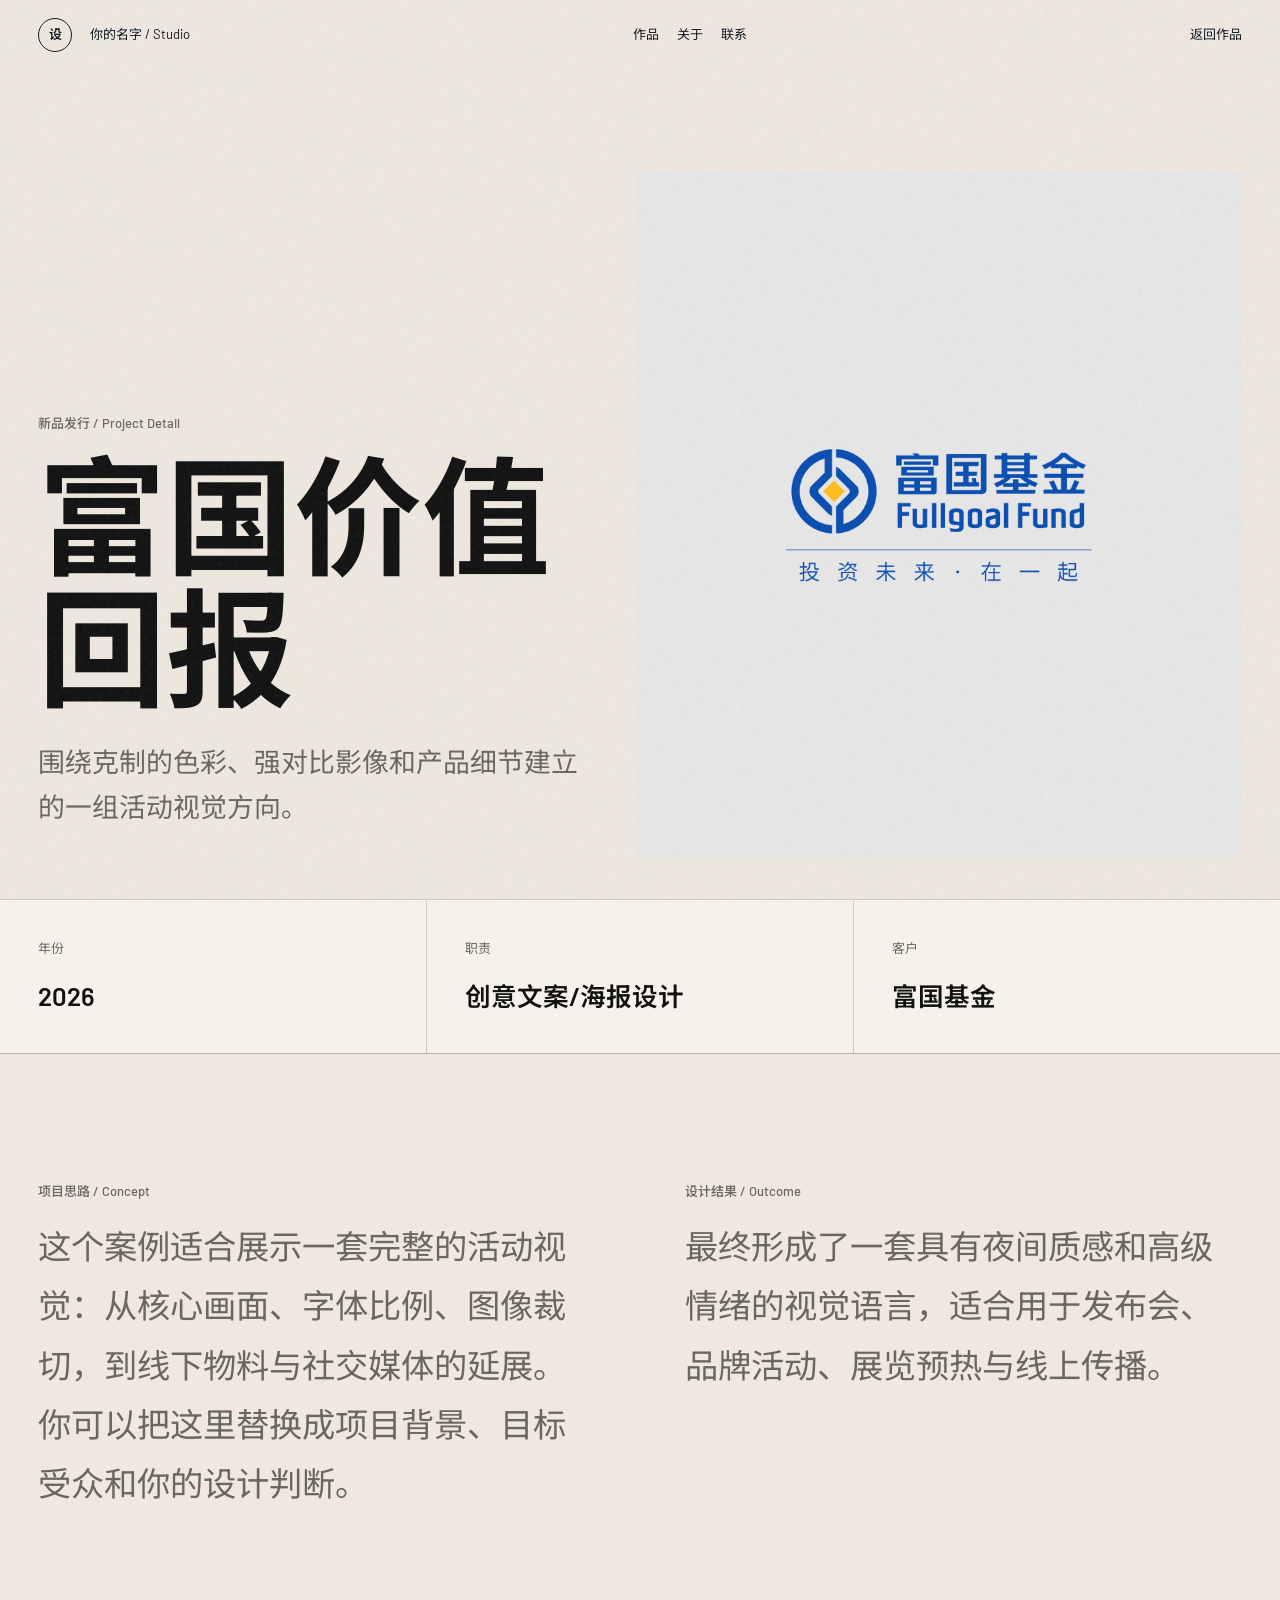
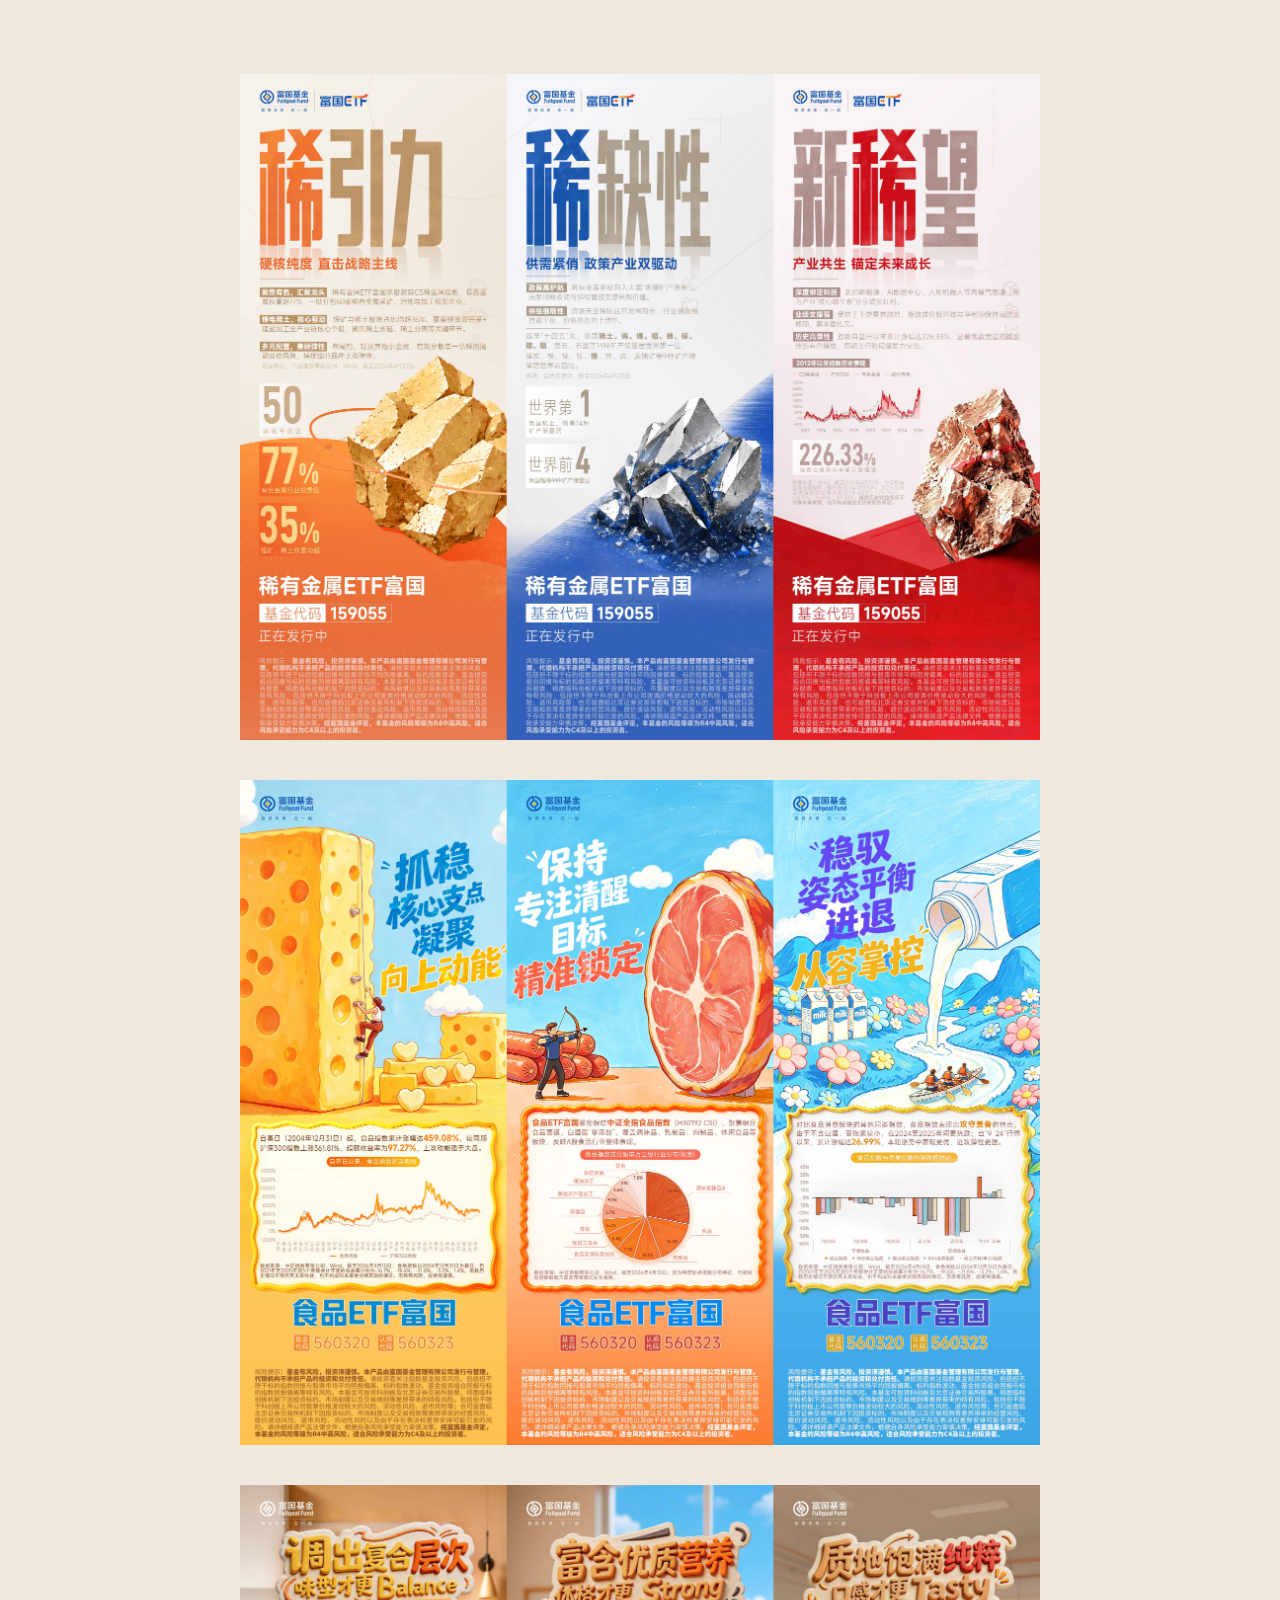
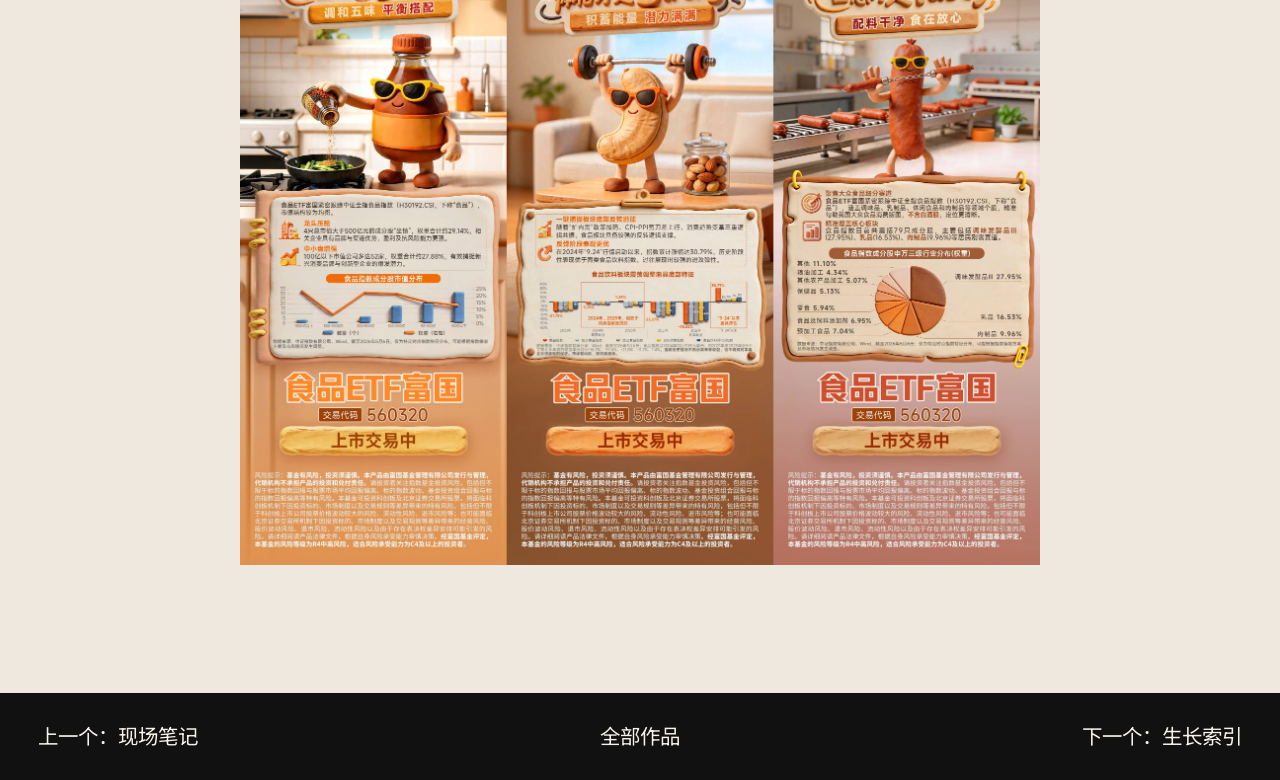
==== project.html @ a5147162 "Initial commit" ====
<!doctype html>
<html lang="zh-CN">
  <head>
    <meta charset="UTF-8" />
    <meta name="viewport" content="width=device-width, initial-scale=1.0" />
    <title>案例详情 | 个人作品集</title>
    <meta name="description" content="作品集案例详情页，展示项目背景、设计职责、视觉过程与成果图片。" />
    <link rel="preconnect" href="https://fonts.googleapis.com" />
    <link rel="preconnect" href="https://fonts.gstatic.com" crossorigin />
    <link
      href="https://fonts.googleapis.com/css2?family=Barlow:wght@300;400;500;600;700&family=Noto+Sans+SC:wght@300;400;500;600;700;800&display=swap"
      rel="stylesheet"
    />
    <link rel="stylesheet" href="styles.css" />
  </head>
  <body class="project-page">
    <div class="grain" aria-hidden="true"></div>

    <header class="site-header">
      <a class="brand" href="index.html#home" aria-label="回到首页">
        <span class="brand-mark">设</span>
        <span>你的名字 / Studio</span>
      </a>
      <nav class="desktop-nav" aria-label="主导航">
        <a href="index.html#work">作品</a>
        <a href="index.html#about">关于</a>
        <a href="index.html#contact">联系</a>
      </nav>
      <a class="back-link" href="index.html#work">返回作品</a>
    </header>

    <main data-project-detail>
      <section class="project-hero">
        <div class="project-hero-copy">
          <p class="eyebrow" data-project-category></p>
          <h1 data-project-title></h1>
          <p class="project-lead" data-project-description></p>
        </div>
        <figure class="project-cover">
          <img data-project-cover alt="" />
        </figure>
      </section>

      <section class="project-meta" aria-label="项目信息">
        <div>
          <span>年份</span>
          <strong data-project-year></strong>
        </div>
        <div>
          <span>职责</span>
          <strong data-project-role></strong>
        </div>
        <div>
          <span>客户</span>
          <strong data-project-client></strong>
        </div>
      </section>

      <section class="project-story">
        <div>
          <p class="eyebrow">项目思路 / Concept</p>
          <p data-project-concept></p>
        </div>
        <div>
          <p class="eyebrow">设计结果 / Outcome</p>
          <p data-project-outcome></p>
        </div>
      </section>

      <section class="project-video" aria-label="案例视频" data-project-video-section hidden>
        <div class="section-heading video-heading">
          <p class="eyebrow">视频展示 / Video</p>
          <h2 data-project-video-title>项目视频</h2>
        </div>
        <video data-project-video controls playsinline preload="metadata"></video>
      </section>

      <section class="project-gallery" aria-label="案例图片" data-project-gallery></section>

      <nav class="project-nav" aria-label="案例切换">
        <a data-prev-project href="#">上一个案例</a>
        <a href="index.html#work">全部作品</a>
        <a data-next-project href="#">下一个案例</a>
      </nav>
    </main>

    <script src="projects-data.js"></script>
    <script src="project.js"></script>
  </body>
</html>
---- styles.css ----
:root {
  --ink: #111111;
  --paper: #f6f2eb;
  --muted: #6b665f;
  --line: rgba(17, 17, 17, 0.14);
  --accent: #d7462f;
  --green: #1e5b4f;
  --blue: #405c83;
  --ease: cubic-bezier(0.33, 1, 0.68, 1);
}

* {
  box-sizing: border-box;
}

html {
  scroll-behavior: smooth;
}

body {
  margin: 0;
  background: var(--paper);
  color: var(--ink);
  font-family: "Barlow", "Noto Sans SC", "PingFang SC", "Microsoft YaHei", Arial, sans-serif;
  font-size: 16px;
  line-height: 1.65;
  overflow-x: hidden;
}

img {
  display: block;
  max-width: 100%;
}

a {
  color: inherit;
  text-decoration: none;
}

button {
  color: inherit;
  font: inherit;
}

.grain {
  position: fixed;
  inset: 0;
  z-index: 30;
  pointer-events: none;
  opacity: 0.14;
  background-image: url("data:image/svg+xml,%3Csvg viewBox='0 0 240 240' xmlns='http://www.w3.org/2000/svg'%3E%3Cfilter id='n'%3E%3CfeTurbulence type='fractalNoise' baseFrequency='.8' numOctaves='3' stitchTiles='stitch'/%3E%3C/filter%3E%3Crect width='240' height='240' filter='url(%23n)' opacity='.42'/%3E%3C/svg%3E");
}

.site-header {
  position: fixed;
  top: 0;
  left: 0;
  right: 0;
  z-index: 20;
  display: flex;
  align-items: center;
  justify-content: space-between;
  padding: 18px clamp(18px, 3vw, 42px);
  mix-blend-mode: difference;
  color: white;
  letter-spacing: 0;
  font-size: 13px;
}

.brand,
.desktop-nav {
  display: flex;
  align-items: center;
  gap: 18px;
}

.brand-mark {
  display: grid;
  width: 34px;
  height: 34px;
  place-items: center;
  border: 1px solid currentColor;
  border-radius: 50%;
  font-weight: 600;
}

.desktop-nav a,
.menu-button,
.menu-close,
.back-link {
  transition: opacity 0.25s ease;
}

.desktop-nav a:hover,
.menu-button:hover,
.menu-close:hover,
.back-link:hover {
  opacity: 0.58;
}

.menu-button,
.menu-close {
  border: 0;
  background: transparent;
  cursor: pointer;
}

.menu-panel {
  position: fixed;
  inset: 0;
  z-index: 25;
  display: none;
  background: rgba(246, 242, 235, 0.98);
  color: var(--ink);
}

.menu-panel.is-open {
  display: block;
}

.menu-panel-inner {
  display: grid;
  min-height: 100%;
  align-content: center;
  gap: 18px;
  padding: clamp(24px, 5vw, 80px);
}

.menu-panel a {
  font-size: clamp(42px, 10vw, 136px);
  font-weight: 600;
  line-height: 1.02;
}

.menu-close {
  position: absolute;
  top: 24px;
  right: 28px;
}

.hero {
  min-height: 100vh;
  display: grid;
  grid-template-columns: minmax(0, 1.08fr) minmax(320px, 0.92fr);
  gap: clamp(18px, 4vw, 72px);
  align-items: end;
  padding: 96px clamp(18px, 3vw, 42px) 34px;
  border-bottom: 1px solid var(--line);
}

.hero-copy {
  max-width: 980px;
}

.eyebrow {
  margin: 0 0 16px;
  color: var(--muted);
  font-size: 13px;
  font-weight: 500;
  line-height: 1.5;
}

h1,
h2,
h3,
p {
  margin-top: 0;
}

h1 {
  margin-bottom: 26px;
  max-width: 1080px;
  font-size: clamp(48px, 7.8vw, 128px);
  font-weight: 700;
  line-height: 1.03;
}

.hero-description {
  max-width: 600px;
  color: var(--muted);
  font-size: clamp(18px, 2vw, 26px);
  line-height: 1.72;
}

.hero-media {
  height: min(76vh, 780px);
  min-height: 420px;
  overflow: hidden;
  background: var(--green);
}

.hero-media img {
  width: 100%;
  height: 108%;
  object-fit: cover;
  filter: saturate(0.86) contrast(1.06);
  transform: translateY(var(--hero-shift, 0));
}

.ticker {
  overflow: hidden;
  border-bottom: 1px solid var(--line);
  background: var(--ink);
  color: var(--paper);
}

.ticker-track {
  display: flex;
  width: max-content;
  animation: ticker 28s linear infinite;
}

.ticker span {
  padding: 16px 28px;
  white-space: nowrap;
}

@keyframes ticker {
  from {
    transform: translateX(0);
  }
  to {
    transform: translateX(-50%);
  }
}

.work-section {
  min-height: 100vh;
  padding: 42px 0 38px;
  overflow: hidden;
}

.section-heading {
  display: flex;
  justify-content: space-between;
  gap: 24px;
  padding: 0 clamp(18px, 3vw, 42px) 24px;
}

.section-heading h2,
.about h2,
.contact h2 {
  max-width: 840px;
  font-size: clamp(32px, 4.4vw, 70px);
  font-weight: 700;
  line-height: 1.08;
}

.horizontal-stage {
  height: 72vh;
  min-height: 510px;
  cursor: grab;
  overflow: hidden;
}

.horizontal-stage.is-dragging {
  cursor: grabbing;
}

.work-track {
  position: relative;
  height: 100%;
  display: flex;
  align-items: end;
  gap: 14px;
  padding: 0 clamp(18px, 3vw, 42px);
  transform: translate3d(var(--track-x, 0), 0, 0);
  transition: transform 0.3s var(--ease);
  will-change: transform;
}

.work-card {
  position: relative;
  flex: 0 0 clamp(260px, 26vw, 430px);
  height: var(--card-height);
  overflow: hidden;
  border: 0;
  background: var(--blue);
  color: white;
  cursor: pointer;
  isolation: isolate;
  display: block;
}

.work-card:nth-child(3n + 1) {
  --card-height: 72%;
}

.work-card:nth-child(3n + 2) {
  --card-height: 72%;
}

.work-card:nth-child(3n + 3) {
  --card-height: 72%;
}

.work-card img {
  width: 112%;
  height: 100%;
  object-fit: cover;
  transform: translateX(var(--parallax, 0)) scale(1.01);
  transition: transform 0.65s var(--ease), filter 0.65s var(--ease);
  filter: saturate(0.92);
}

.work-card:hover img,
.work-card:focus-visible img {
  transform: translateX(var(--parallax, 0)) scale(1.06);
  filter: saturate(1.06) contrast(1.03);
}

.work-card-info {
  position: absolute;
  left: 14px;
  right: 14px;
  bottom: 14px;
  z-index: 1;
  display: flex;
  align-items: center;
  justify-content: space-between;
  gap: 10px;
  transform: translateY(120%);
  opacity: 0;
  transition: transform 0.38s var(--ease), opacity 0.38s var(--ease);
}

.work-card:hover .work-card-info,
.work-card:focus-visible .work-card-info {
  transform: translateY(0);
  opacity: 1;
}

.work-card::after {
  position: absolute;
  inset: auto 0 0;
  height: 45%;
  content: "";
  background: linear-gradient(to top, rgba(0, 0, 0, 0.56), transparent);
  opacity: 0;
  transition: opacity 0.38s ease;
}

.work-card:hover::after,
.work-card:focus-visible::after {
  opacity: 1;
}

.work-title {
  font-size: 18px;
  font-weight: 600;
  line-height: 1.2;
}

.work-category {
  font-size: 12px;
  white-space: nowrap;
  opacity: 0.86;
}

.about {
  display: grid;
  grid-template-columns: 1fr 0.86fr;
  gap: clamp(24px, 7vw, 120px);
  padding: clamp(70px, 11vw, 150px) clamp(18px, 3vw, 42px);
  border-top: 1px solid var(--line);
  border-bottom: 1px solid var(--line);
}

.about p:last-child {
  color: var(--muted);
  font-size: clamp(20px, 2.4vw, 34px);
  line-height: 1.7;
}

.contact {
  min-height: 72vh;
  display: grid;
  align-content: end;
  padding: clamp(70px, 11vw, 150px) clamp(18px, 3vw, 42px) 38px;
  background: var(--ink);
  color: var(--paper);
}

.contact .eyebrow {
  color: rgba(246, 242, 235, 0.62);
}

.contact a {
  width: fit-content;
  border-bottom: 1px solid currentColor;
  font-size: clamp(24px, 4vw, 58px);
}

.project-page {
  background: #eee8df;
}

.back-link {
  font-size: 13px;
}

.project-hero {
  min-height: 100vh;
  display: grid;
  grid-template-columns: minmax(0, 0.95fr) minmax(360px, 1.05fr);
  gap: clamp(22px, 4vw, 72px);
  align-items: end;
  padding: 106px clamp(18px, 3vw, 42px) 42px;
  border-bottom: 1px solid var(--line);
}

.project-hero-copy {
  max-width: 960px;
}

.project-hero h1 {
  font-size: clamp(64px, 10vw, 158px);
}

.project-lead {
  max-width: 680px;
  color: var(--muted);
  font-size: clamp(20px, 2.1vw, 30px);
  line-height: 1.7;
}

.project-cover {
  height: min(76vh, 820px);
  min-height: 460px;
  margin: 0;
  overflow: hidden;
  background: var(--green);
}

.project-cover img {
  width: 100%;
  height: 100%;
  object-fit: cover;
}

.project-meta {
  display: grid;
  grid-template-columns: repeat(3, 1fr);
  gap: 1px;
  border-bottom: 1px solid var(--line);
  background: var(--line);
}

.project-meta div {
  min-height: 150px;
  padding: clamp(22px, 3vw, 38px);
  background: var(--paper);
}

.project-meta span {
  display: block;
  margin-bottom: 18px;
  color: var(--muted);
  font-size: 13px;
}

.project-meta strong {
  display: block;
  max-width: 520px;
  font-size: clamp(19px, 2vw, 30px);
  font-weight: 600;
  line-height: 1.45;
}

.project-story {
  display: grid;
  grid-template-columns: repeat(2, minmax(0, 1fr));
  gap: clamp(26px, 7vw, 120px);
  padding: clamp(72px, 10vw, 150px) clamp(18px, 3vw, 42px);
}

.project-story p:last-child {
  color: var(--muted);
  font-size: clamp(22px, 2.6vw, 38px);
  line-height: 1.78;
}

.project-video {
  padding: 0 clamp(18px, 3vw, 42px) clamp(72px, 10vw, 140px);
}

.project-video[hidden] {
  display: none;
}

.video-heading {
  padding-right: 0;
  padding-left: 0;
}

.project-video video {
  display: block;
  width: 100%;
  max-height: 86vh;
  aspect-ratio: 16 / 9;
  background: var(--ink);
  object-fit: contain;
}

.project-gallery {
  display: grid;
  grid-template-columns: 1fr;
  justify-items: center;
  gap: 40px;
  padding: 0 clamp(18px, 3vw, 42px) clamp(72px, 10vw, 150px);
}

.gallery-item,
.gallery-item.is-portrait {
  width: min(100%, 800px);
  grid-column: auto;
  min-height: auto;
  margin: 0;
  overflow: hidden;
  background: transparent;
}

.gallery-item img {
  display: block;
  width: 100%;
  height: auto;
  margin: 0 auto;
  object-fit: contain;
}

.project-nav {
  display: grid;
  grid-template-columns: 1fr auto 1fr;
  gap: 18px;
  align-items: center;
  padding: 26px clamp(18px, 3vw, 42px);
  border-top: 1px solid var(--line);
  background: var(--ink);
  color: var(--paper);
}

.project-nav a {
  font-size: clamp(16px, 1.6vw, 24px);
}

.project-nav a:last-child {
  justify-self: end;
  text-align: right;
}

@media (max-width: 800px) {
  .desktop-nav {
    display: none;
  }

  .hero,
  .about,
  .project-hero,
  .project-story {
    grid-template-columns: 1fr;
  }

  .hero {
    min-height: auto;
    padding-top: 92px;
  }

  .hero-media {
    height: 62vh;
    min-height: 360px;
    order: -1;
  }

  h1 {
    font-size: clamp(42px, 13vw, 76px);
  }

  .section-heading {
    display: block;
  }

  .horizontal-stage {
    height: auto;
    min-height: 0;
    overflow-x: auto;
    -webkit-overflow-scrolling: touch;
  }

  .work-track {
    width: max-content;
    height: 68vh;
    min-height: 460px;
    transform: none !important;
  }

  .work-card {
    flex-basis: 78vw;
  }

  .work-card-info {
    transform: translateY(0);
    opacity: 1;
  }

  .work-card::after {
    opacity: 1;
  }

  .project-hero {
    min-height: auto;
    padding-top: 92px;
  }

  .project-hero h1 {
    font-size: clamp(50px, 15vw, 92px);
  }

  .project-cover {
    height: 62vh;
    min-height: 360px;
    order: -1;
  }

  .project-meta {
    grid-template-columns: 1fr;
  }

  .project-meta div {
    min-height: 0;
  }

  .project-video video {
    max-height: 70vh;
    aspect-ratio: 4 / 5;
  }

  .project-gallery {
    grid-template-columns: 1fr;
  }

  .gallery-item,
  .gallery-item.is-portrait {
    grid-column: auto;
    min-height: 74vh;
  }

  .project-nav {
    grid-template-columns: 1fr;
  }

  .project-nav a:last-child {
    justify-self: start;
    text-align: left;
  }
}
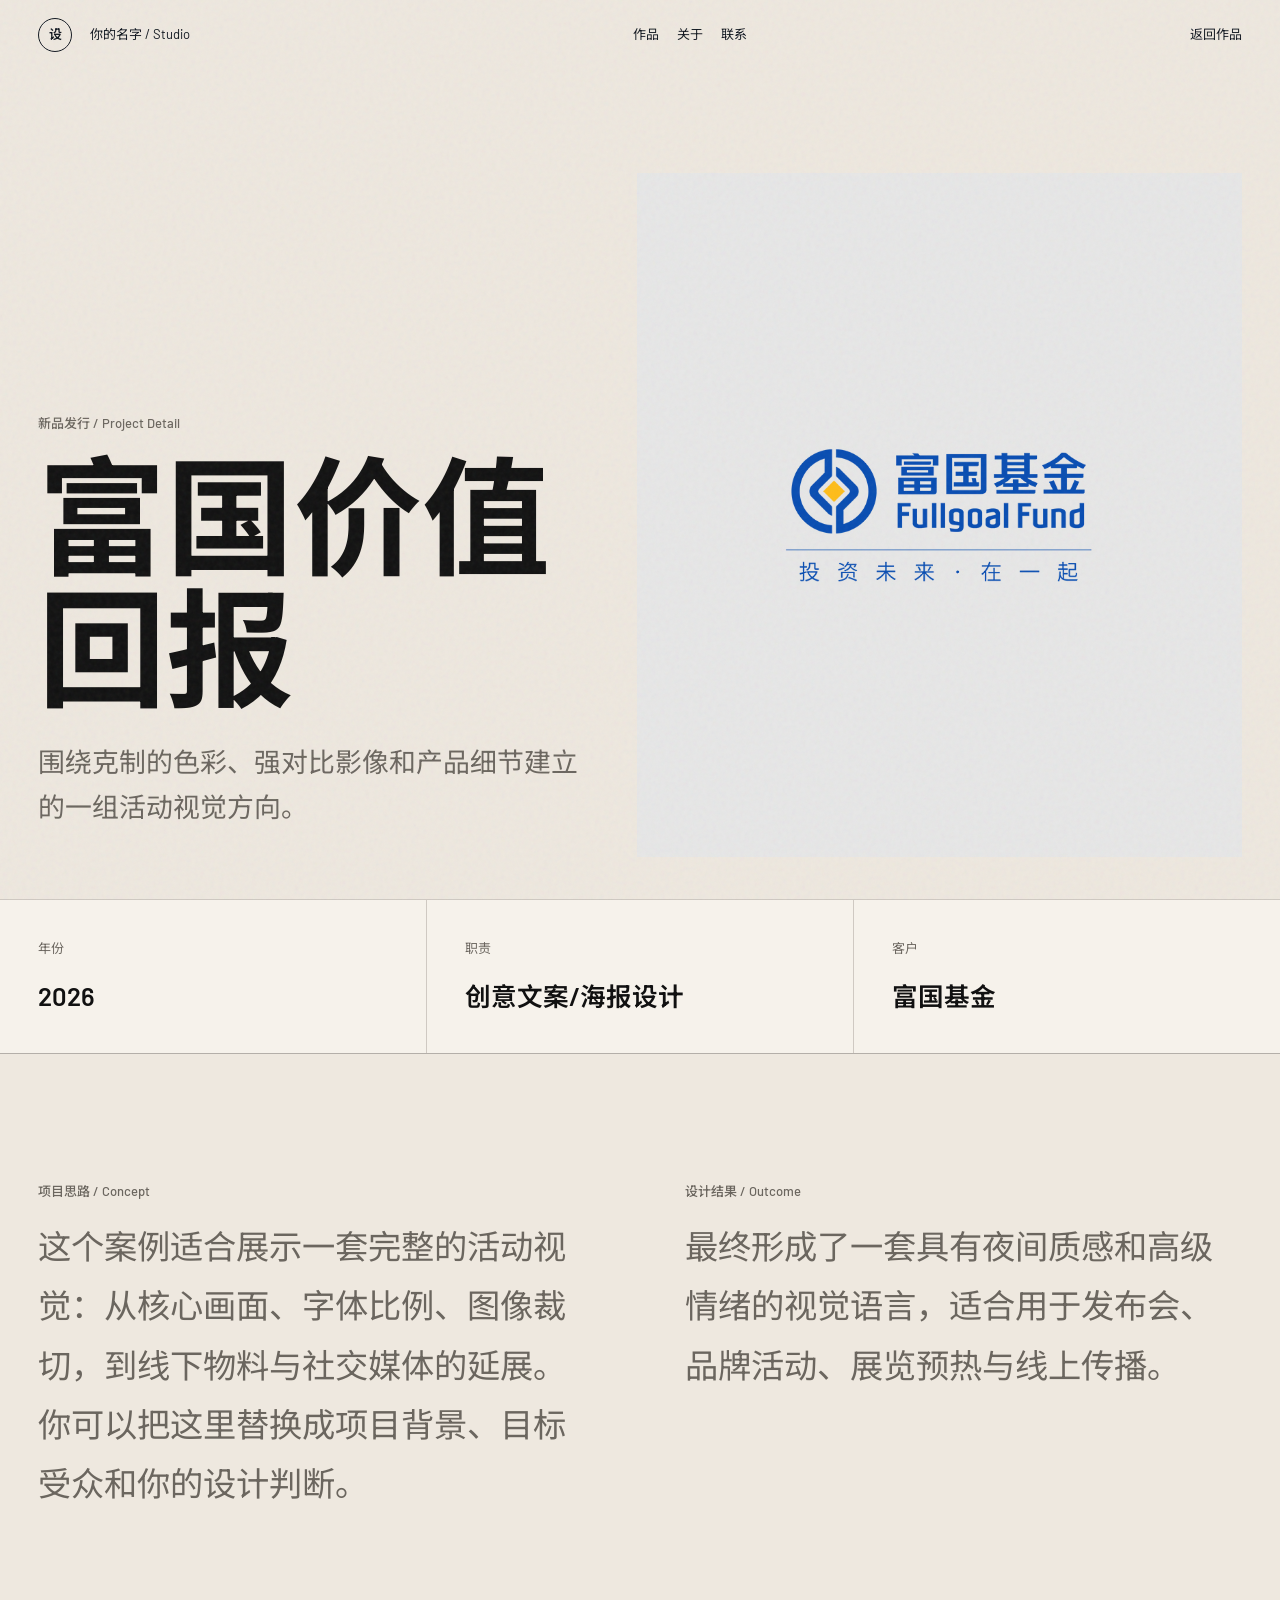
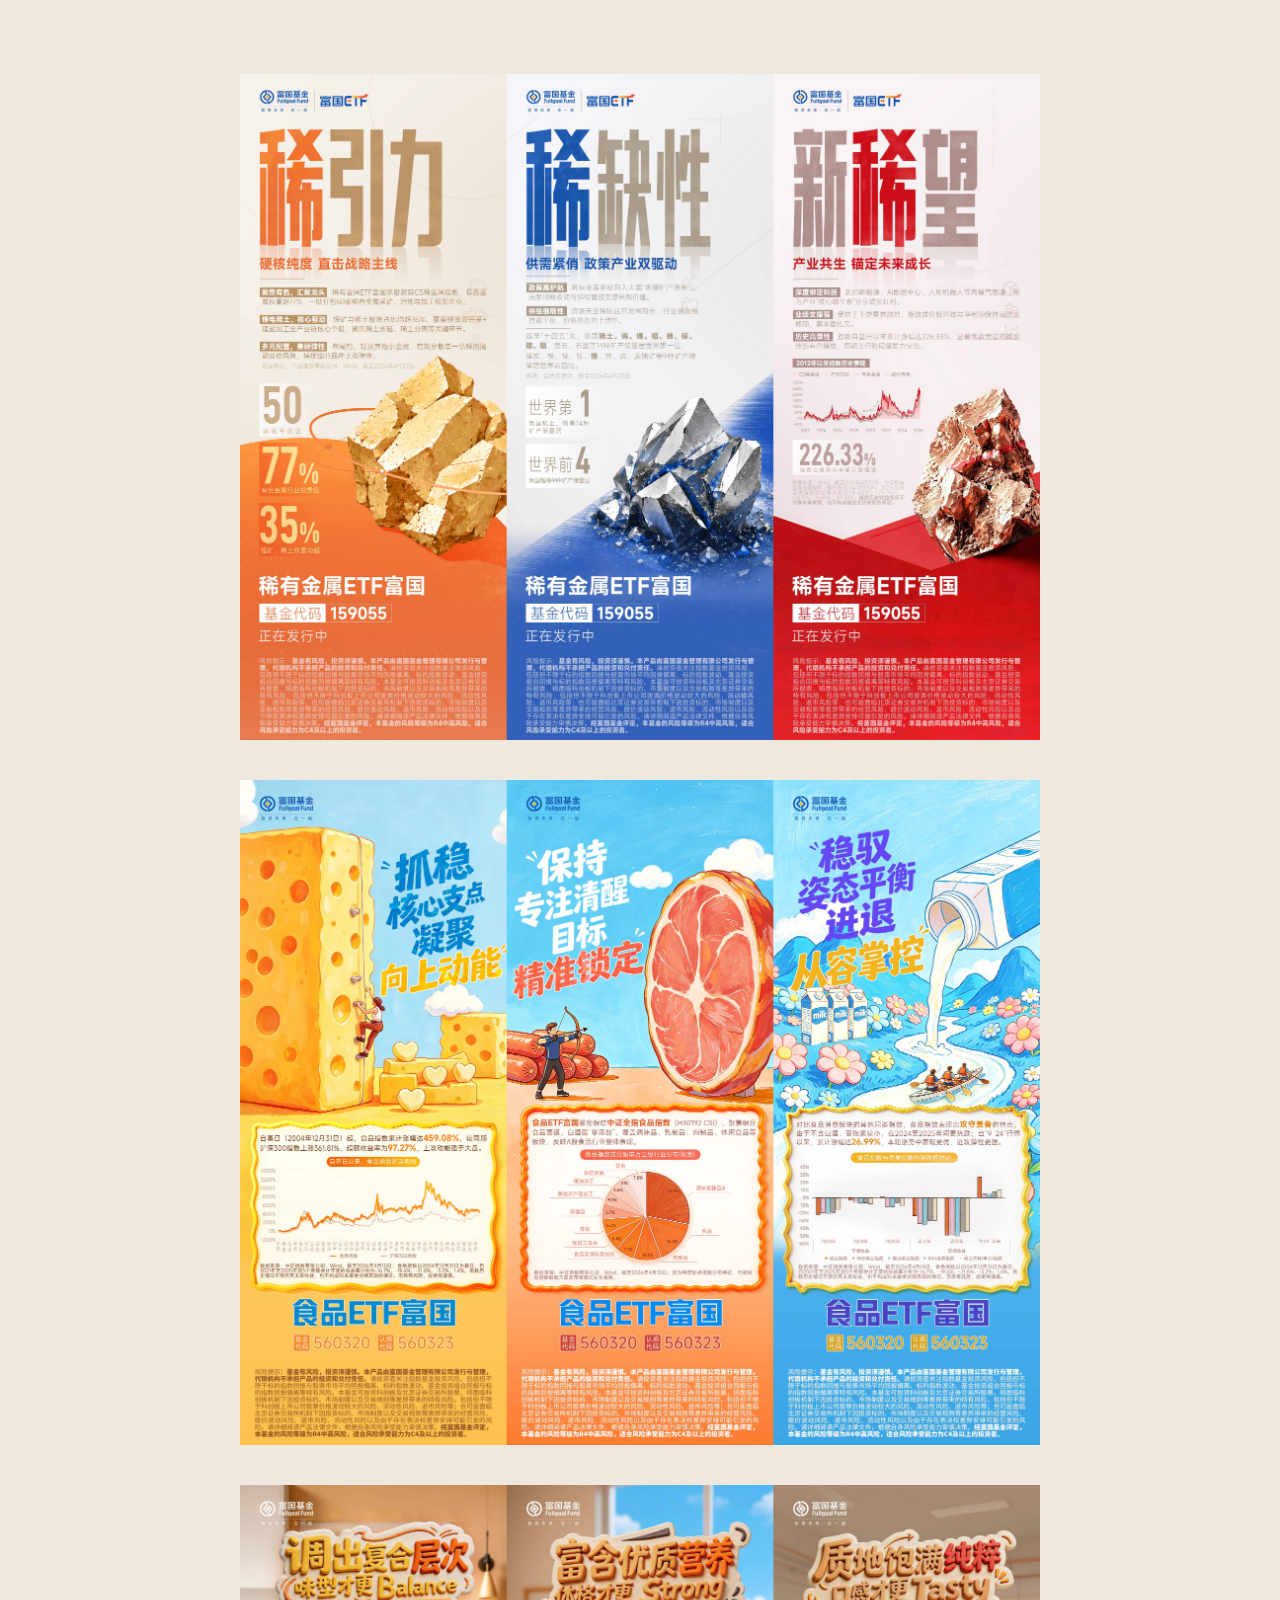
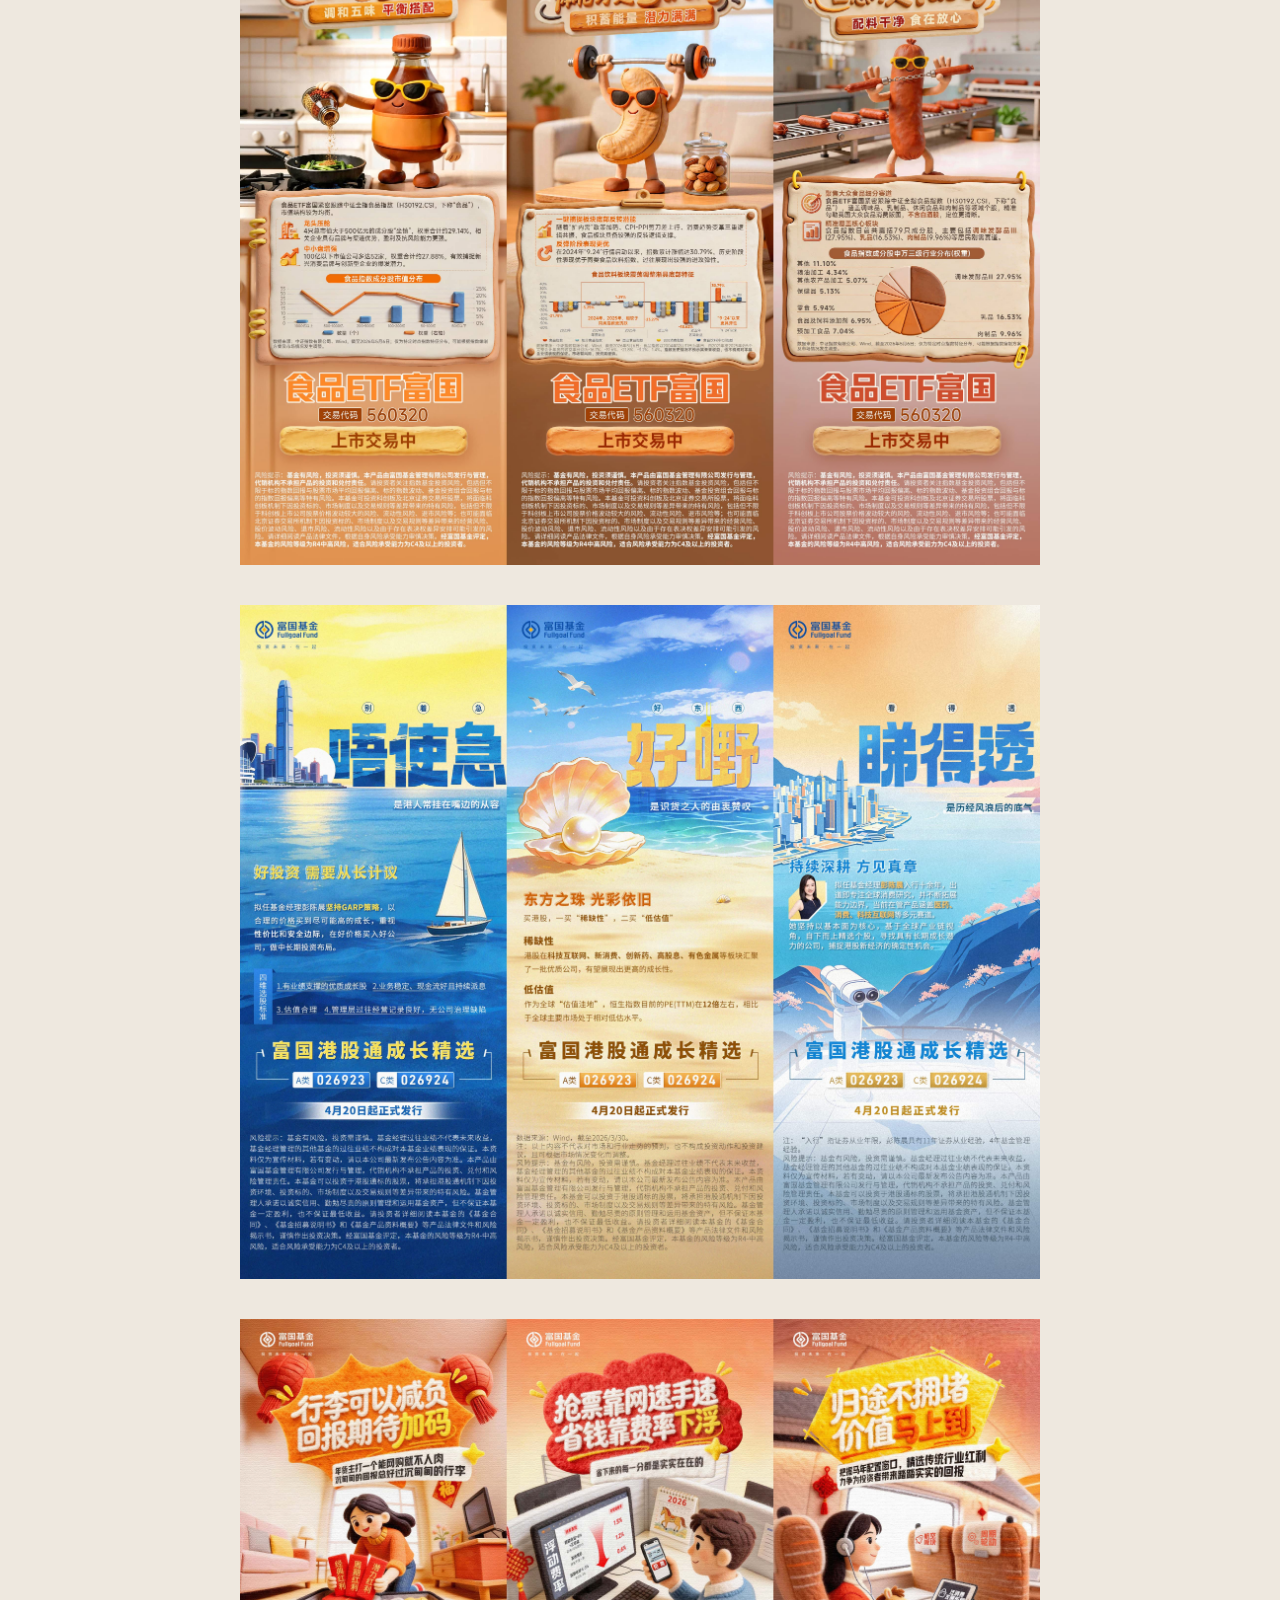
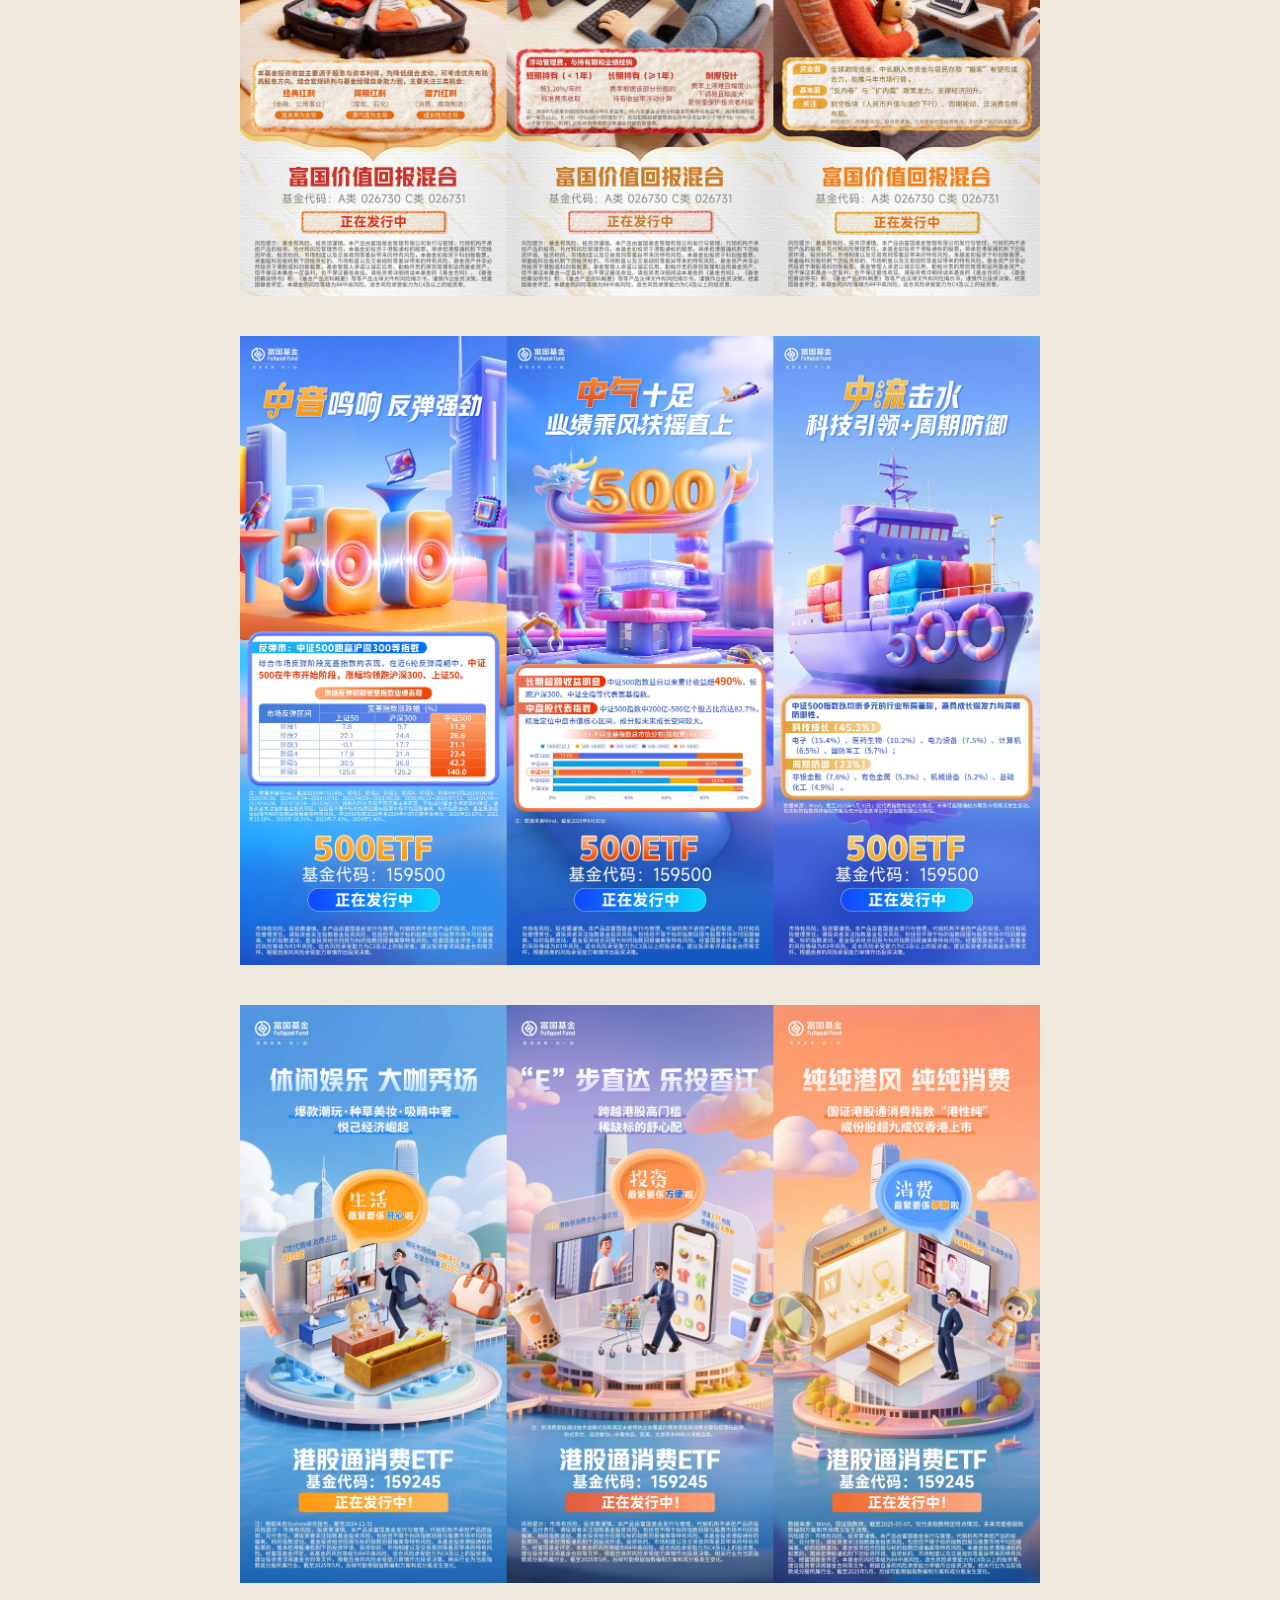
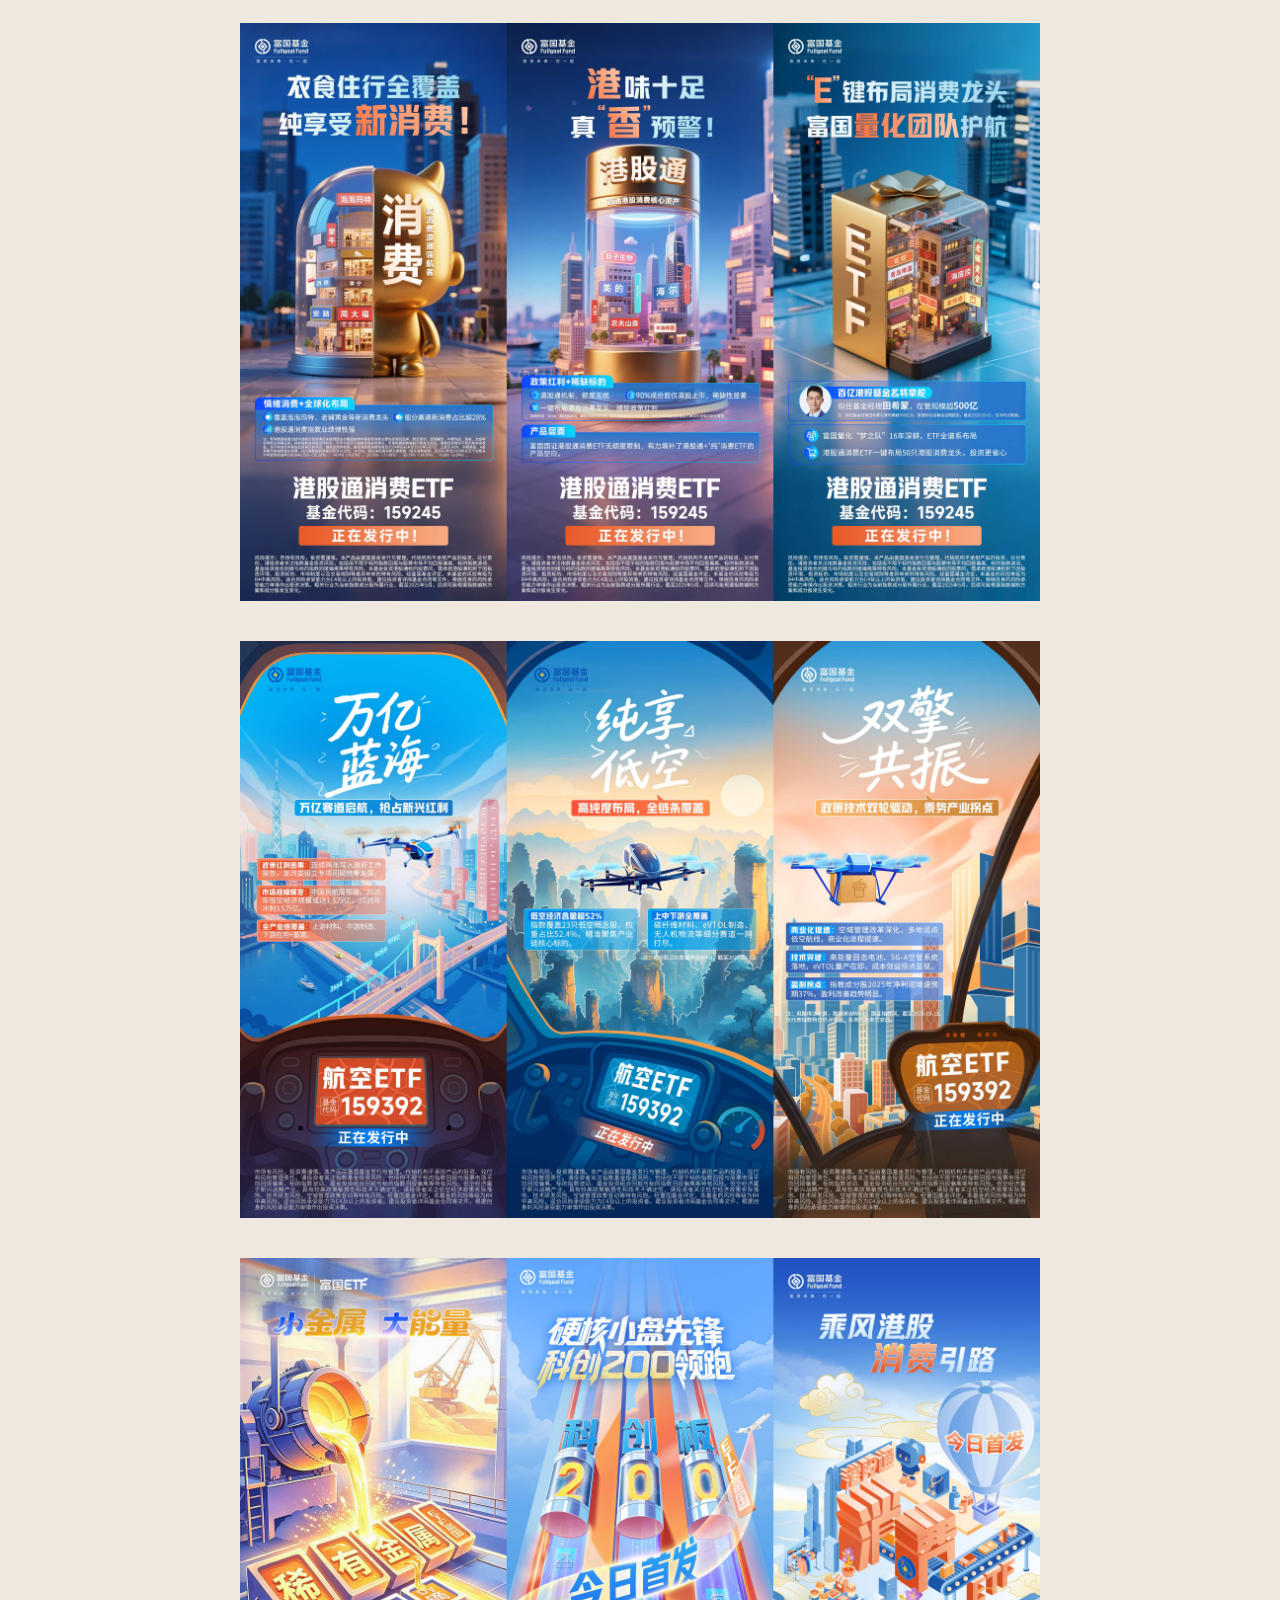
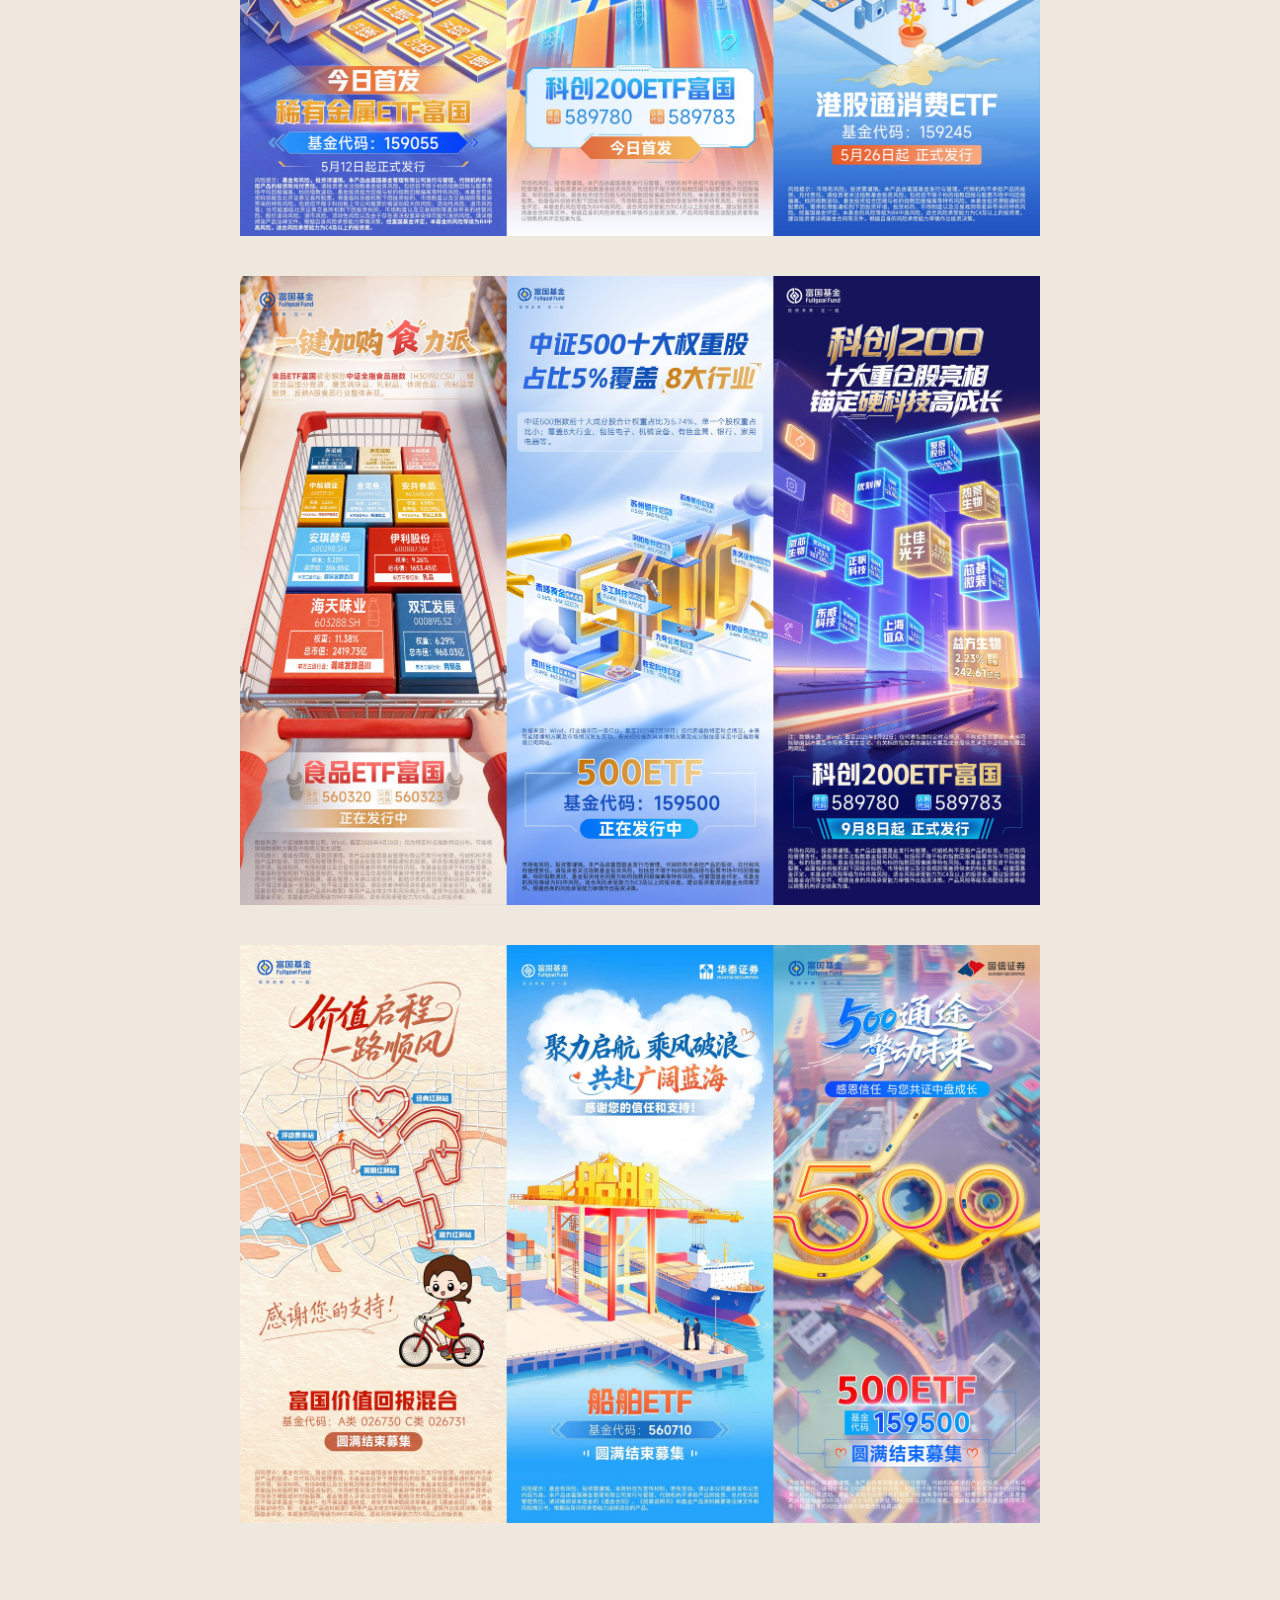
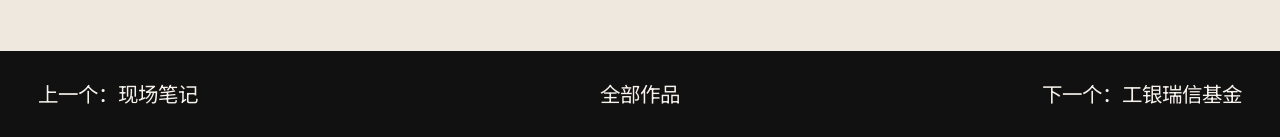
==== commit afab2215: "upgrade" ====
--- a/project.html
+++ b/project.html
@@ -70,9 +70,9 @@
       <section class="project-video" aria-label="案例视频" data-project-video-section hidden>
         <div class="section-heading video-heading">
           <p class="eyebrow">视频展示 / Video</p>
-          <h2 data-project-video-title>项目视频</h2>
+          <h2>项目视频</h2>
         </div>
-        <video data-project-video controls playsinline preload="metadata"></video>
+        <div class="project-video-list" data-project-videos></div>
       </section>
 
       <section class="project-gallery" aria-label="案例图片" data-project-gallery></section>
--- a/styles.css
+++ b/styles.css
@@ -234,7 +234,7 @@
   display: flex;
   justify-content: space-between;
   gap: 24px;
-  padding: 0 clamp(18px, 3vw, 42px) 24px;
+  padding: 0 clamp(18px, 3vw, 42px) 12px;
 }
 
 .section-heading h2,
@@ -247,8 +247,8 @@
 }
 
 .horizontal-stage {
-  height: 72vh;
-  min-height: 510px;
+  height: 64vh;
+  min-height: 440px;
   cursor: grab;
   overflow: hidden;
 }
@@ -261,7 +261,7 @@
   position: relative;
   height: 100%;
   display: flex;
-  align-items: end;
+  align-items: start;
   gap: 14px;
   padding: 0 clamp(18px, 3vw, 42px);
   transform: translate3d(var(--track-x, 0), 0, 0);
@@ -489,16 +489,34 @@
 }
 
 .video-heading {
+  width: min(100%, 860px);
+  margin: 0 auto;
   padding-right: 0;
   padding-left: 0;
 }
 
-.project-video video {
+.project-video-list {
+  display: grid;
+  gap: 42px;
+}
+
+.project-video-item {
+  width: min(100%, 860px);
+  margin: 0 auto;
+}
+
+.project-video-item figcaption {
+  margin-bottom: 12px;
+  color: var(--muted);
+  font-size: 15px;
+}
+
+.project-video-item video {
   display: block;
   width: 100%;
   max-height: 86vh;
-  aspect-ratio: 16 / 9;
-  background: var(--ink);
+  aspect-ratio: 9 / 16;
+  background: #ccc;
   object-fit: contain;
 }
 
@@ -629,19 +647,23 @@
     min-height: 0;
   }
 
-  .project-video video {
+  .project-video-item video {
     max-height: 70vh;
     aspect-ratio: 4 / 5;
   }
 
   .project-gallery {
     grid-template-columns: 1fr;
+    gap: 18px;
+    padding-right: 16px;
+    padding-left: 16px;
   }
 
   .gallery-item,
   .gallery-item.is-portrait {
     grid-column: auto;
-    min-height: 74vh;
+    width: 100%;
+    min-height: 0;
   }
 
   .project-nav {
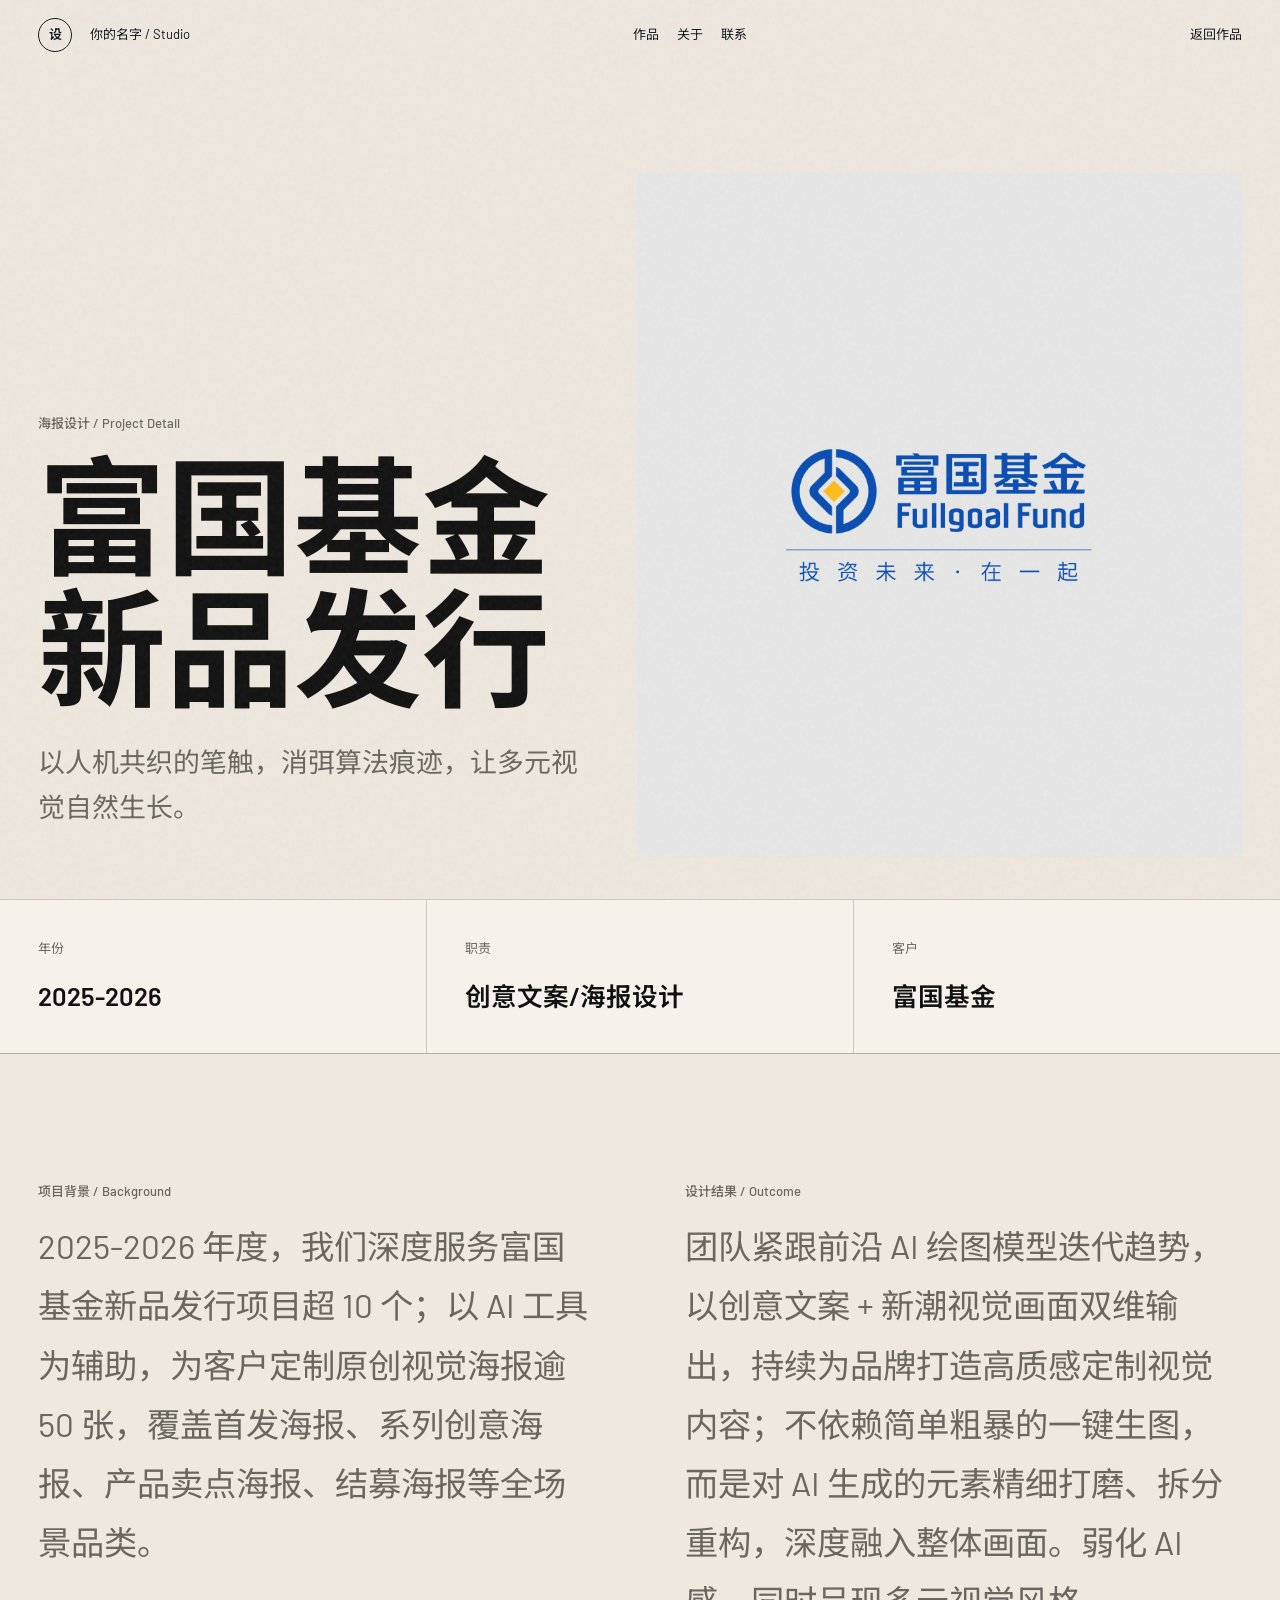
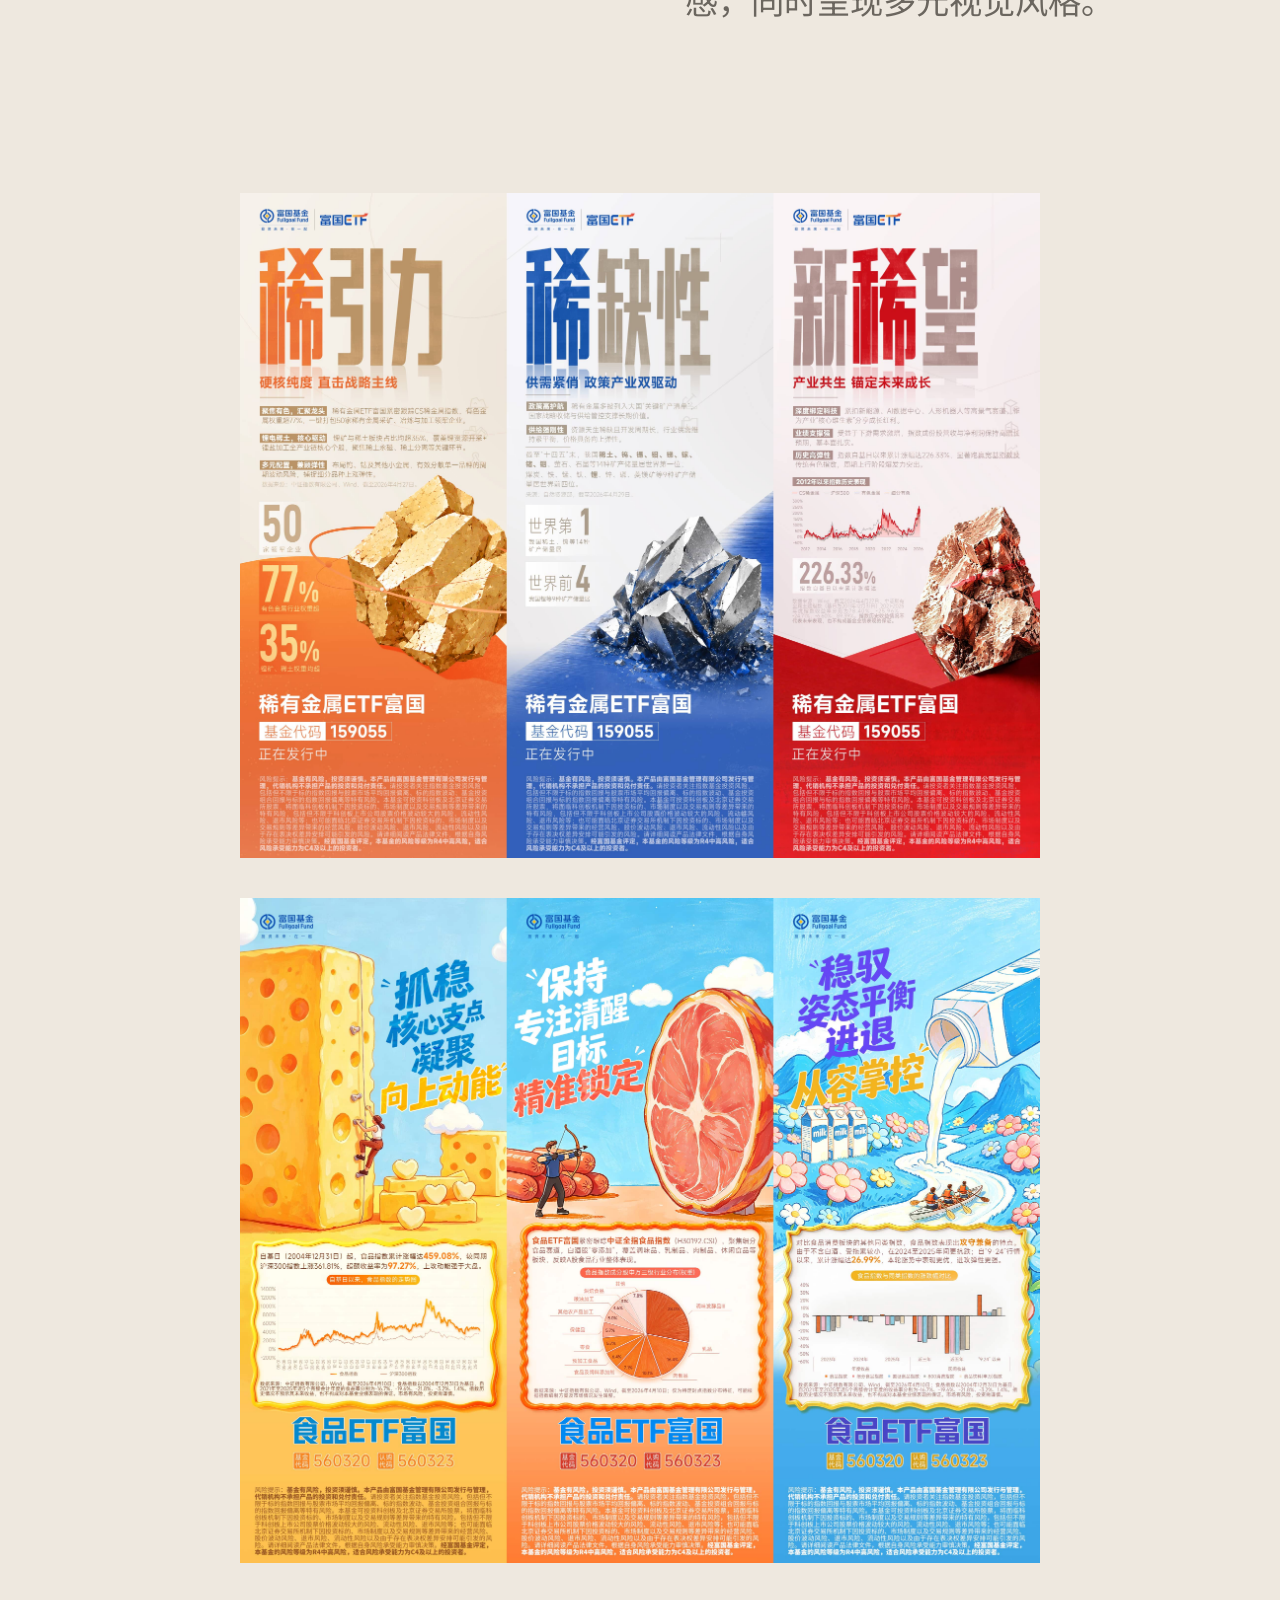
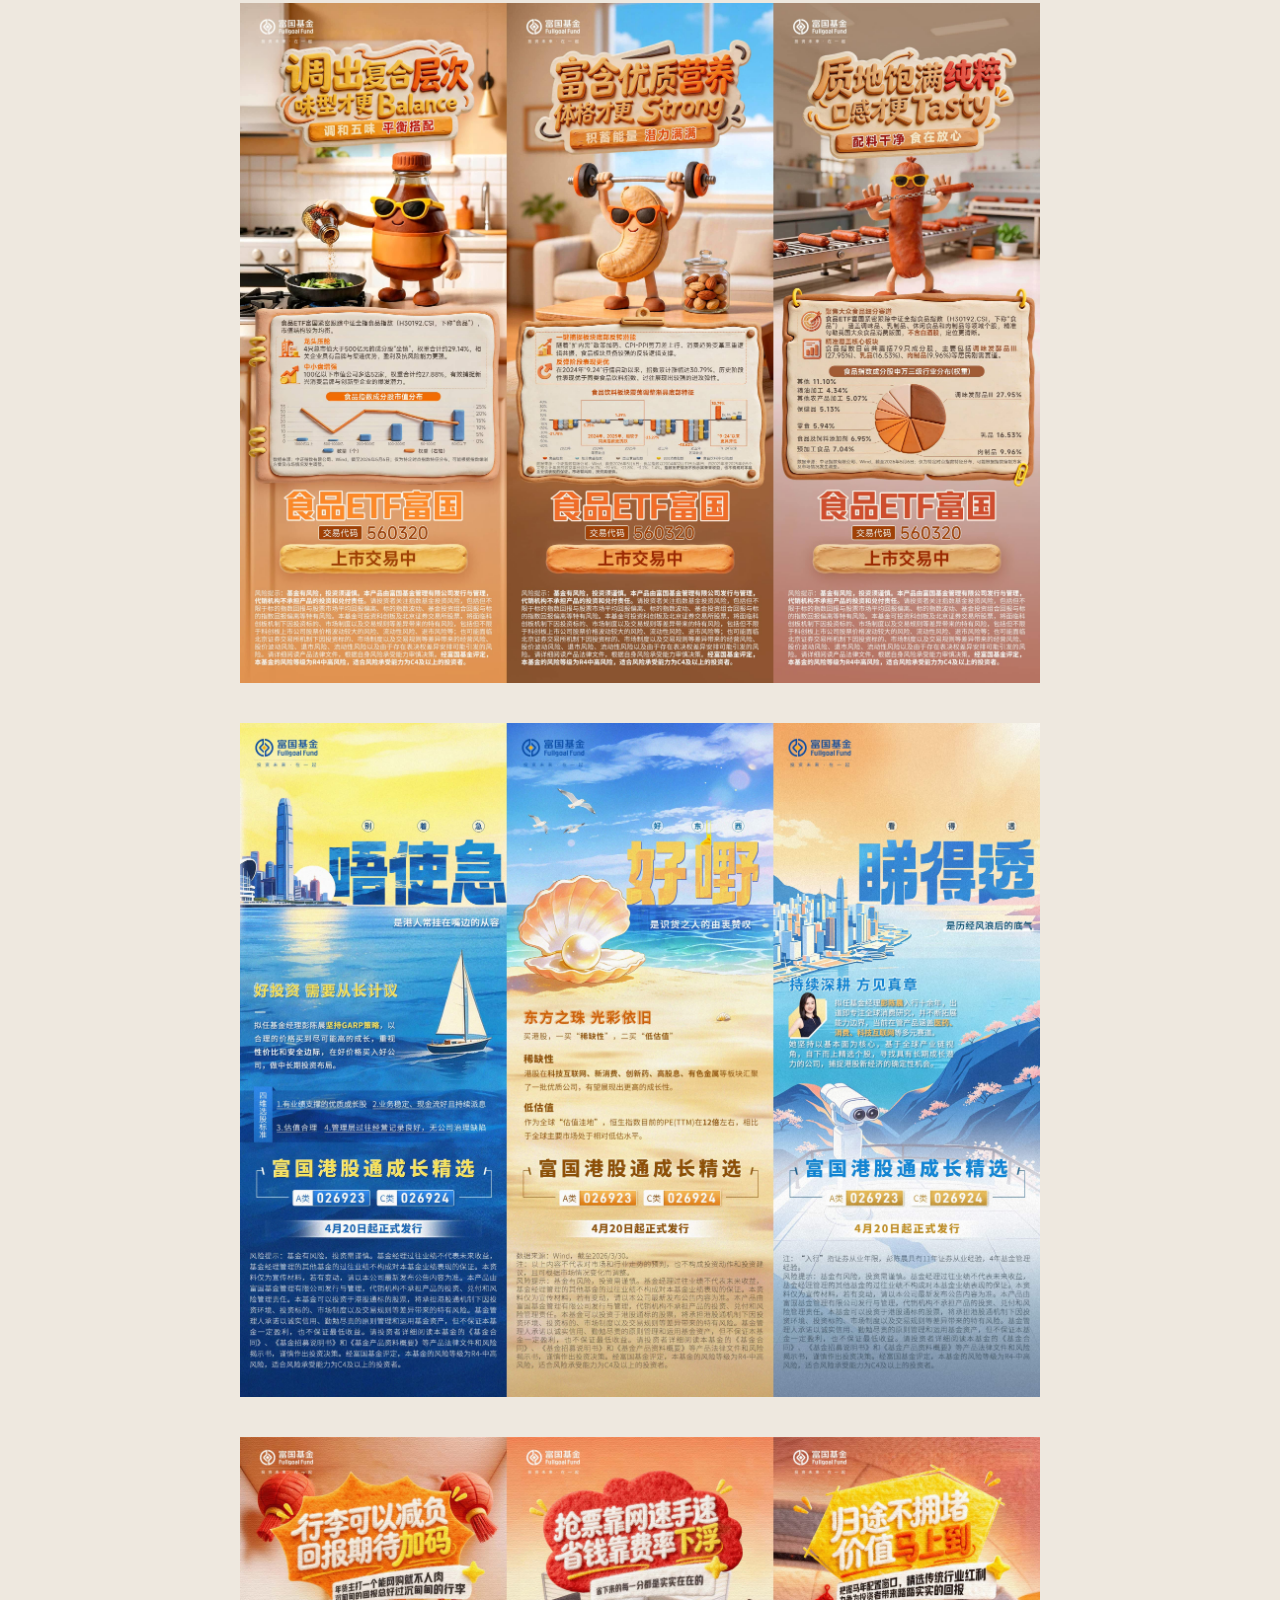
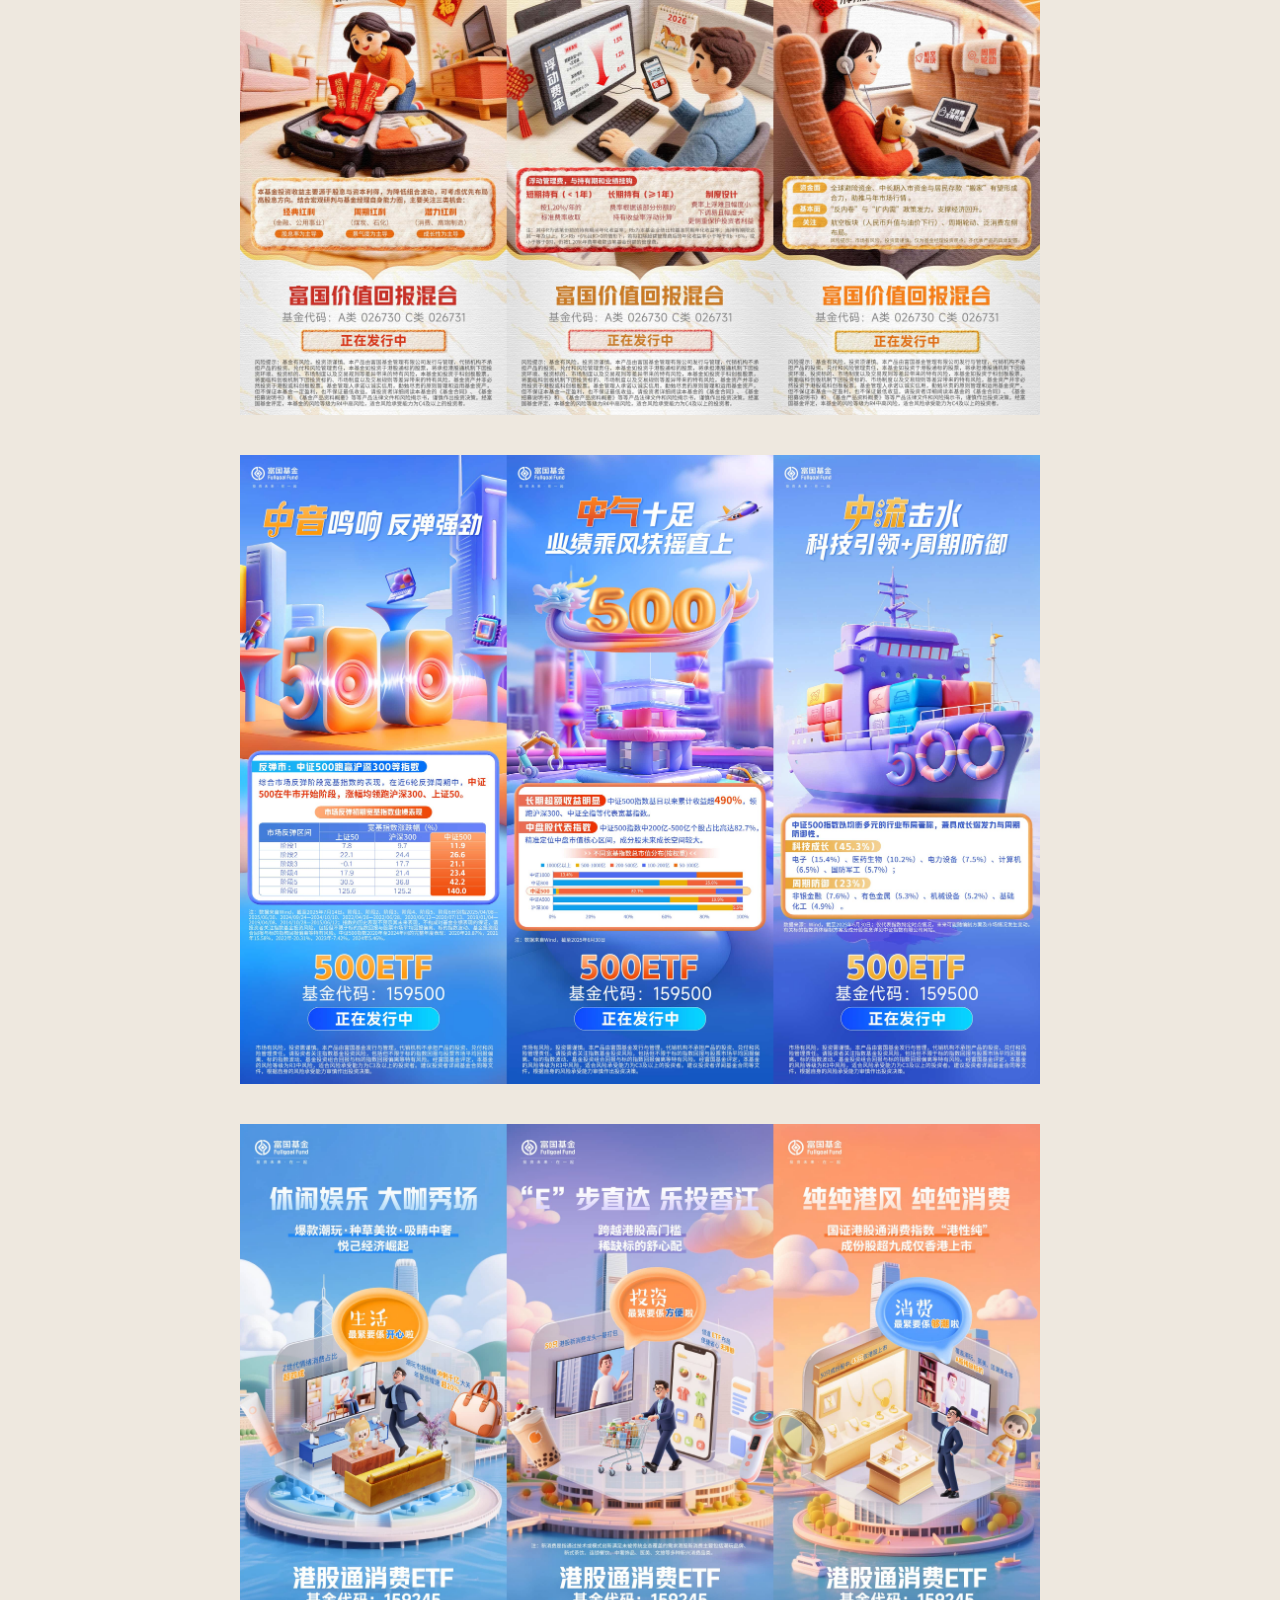
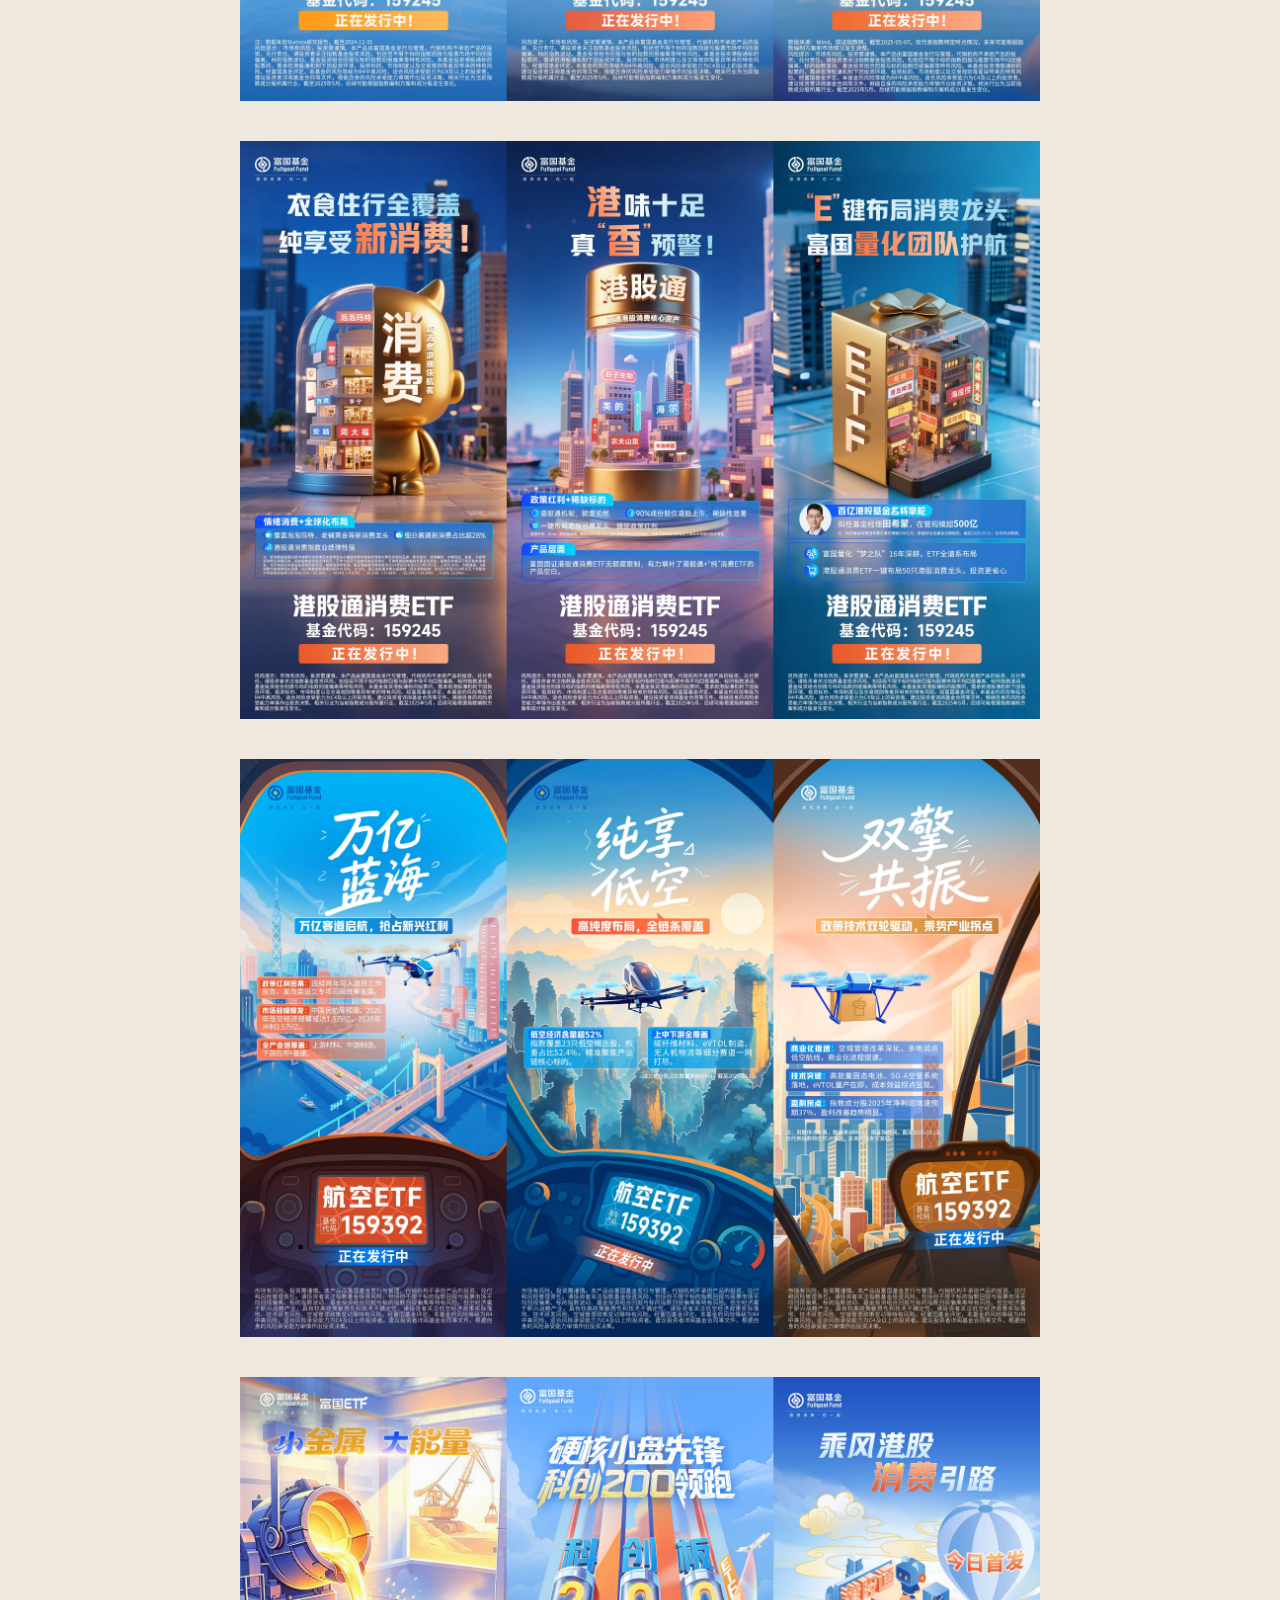
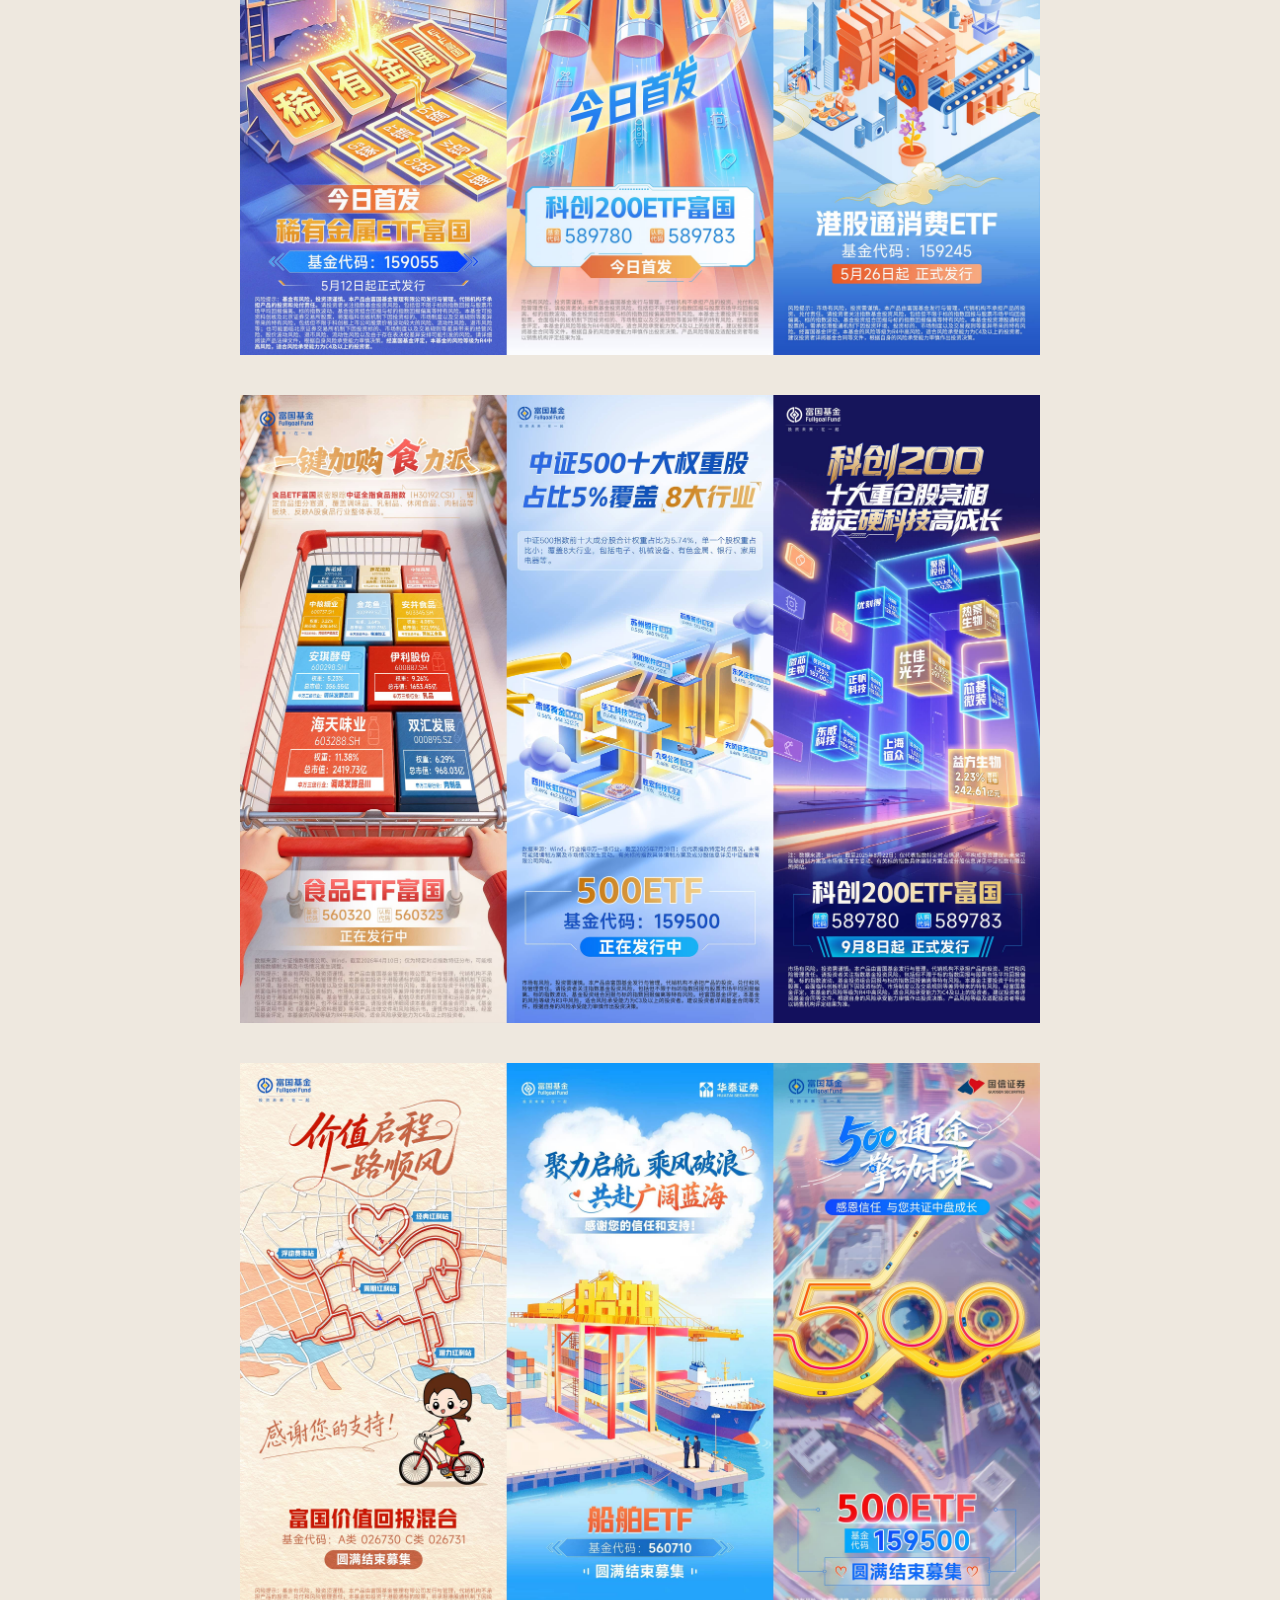
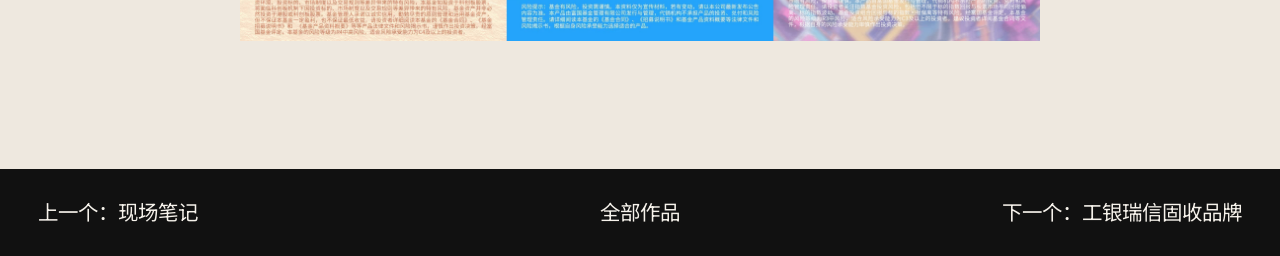
==== commit 7598e09a: "upgrade" ====
--- a/project.html
+++ b/project.html
@@ -58,7 +58,7 @@
 
       <section class="project-story">
         <div>
-          <p class="eyebrow">项目思路 / Concept</p>
+          <p class="eyebrow">项目背景 / Background</p>
           <p data-project-concept></p>
         </div>
         <div>
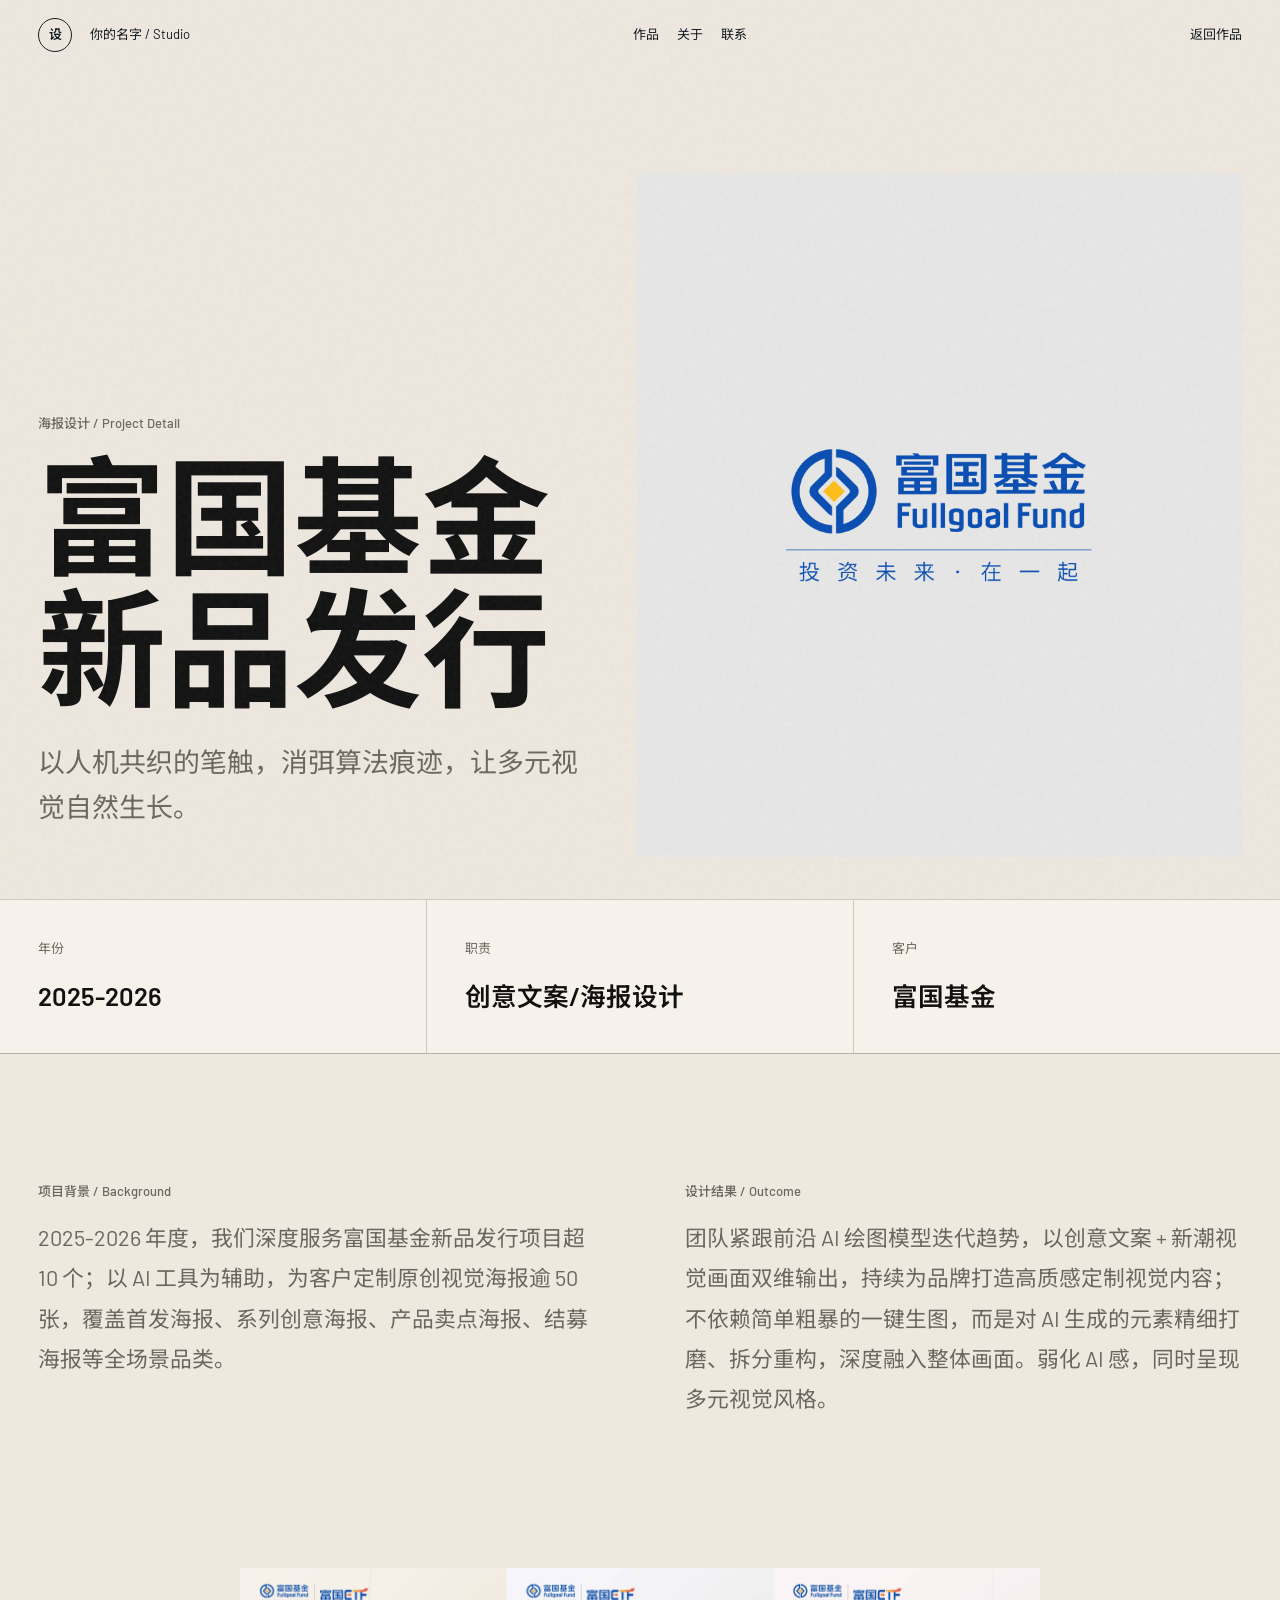
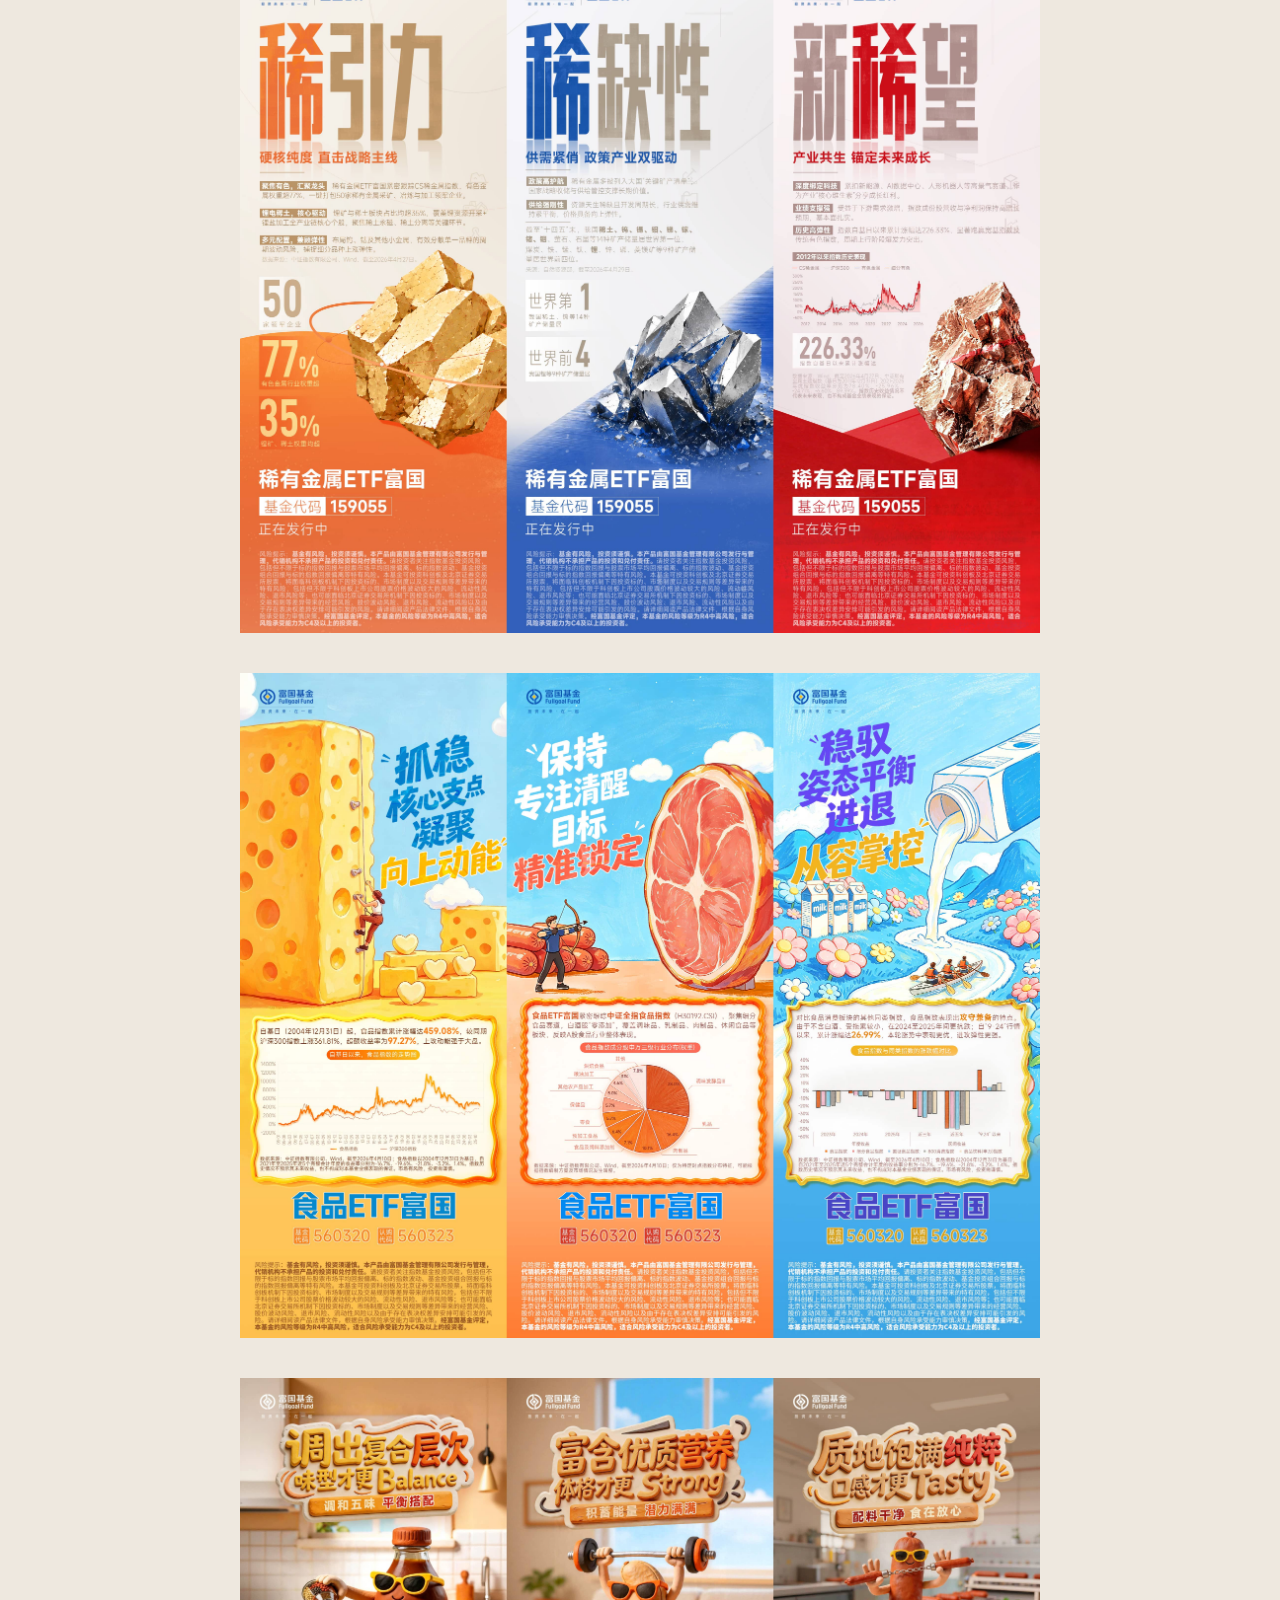
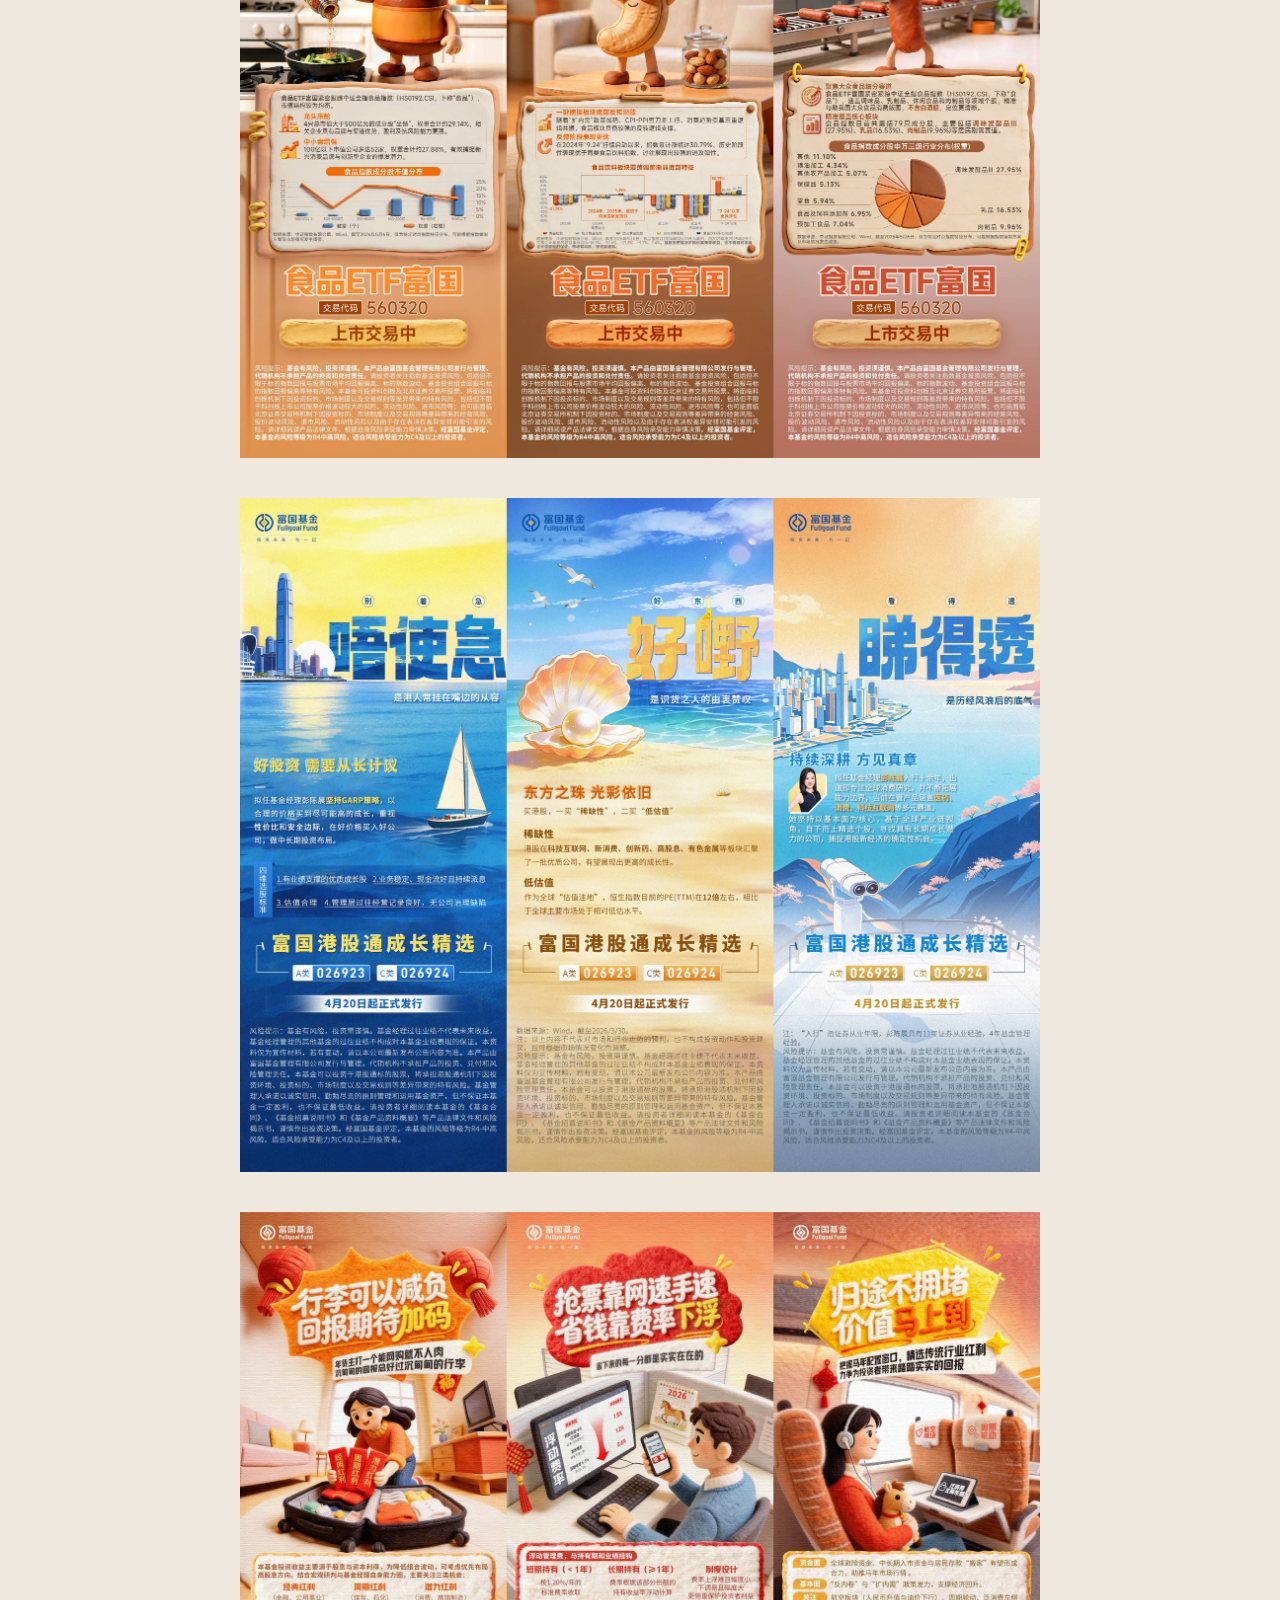
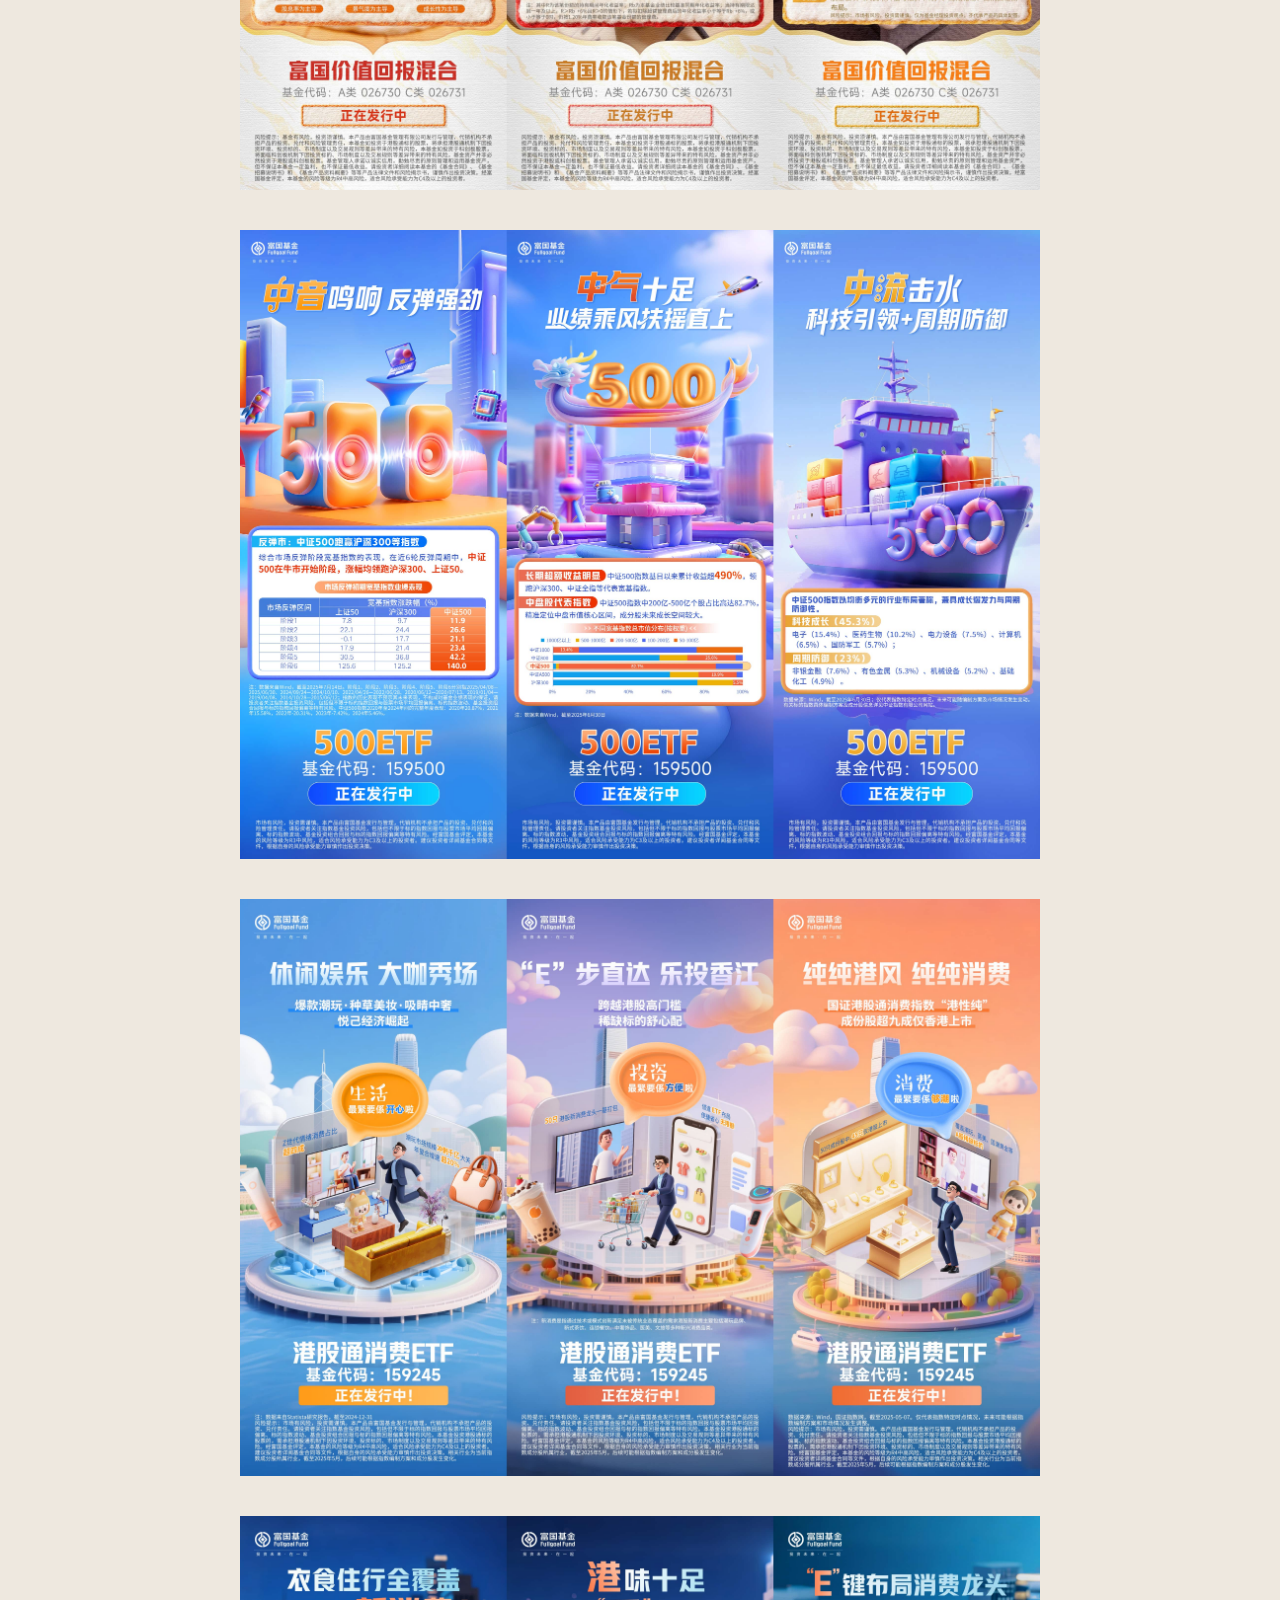
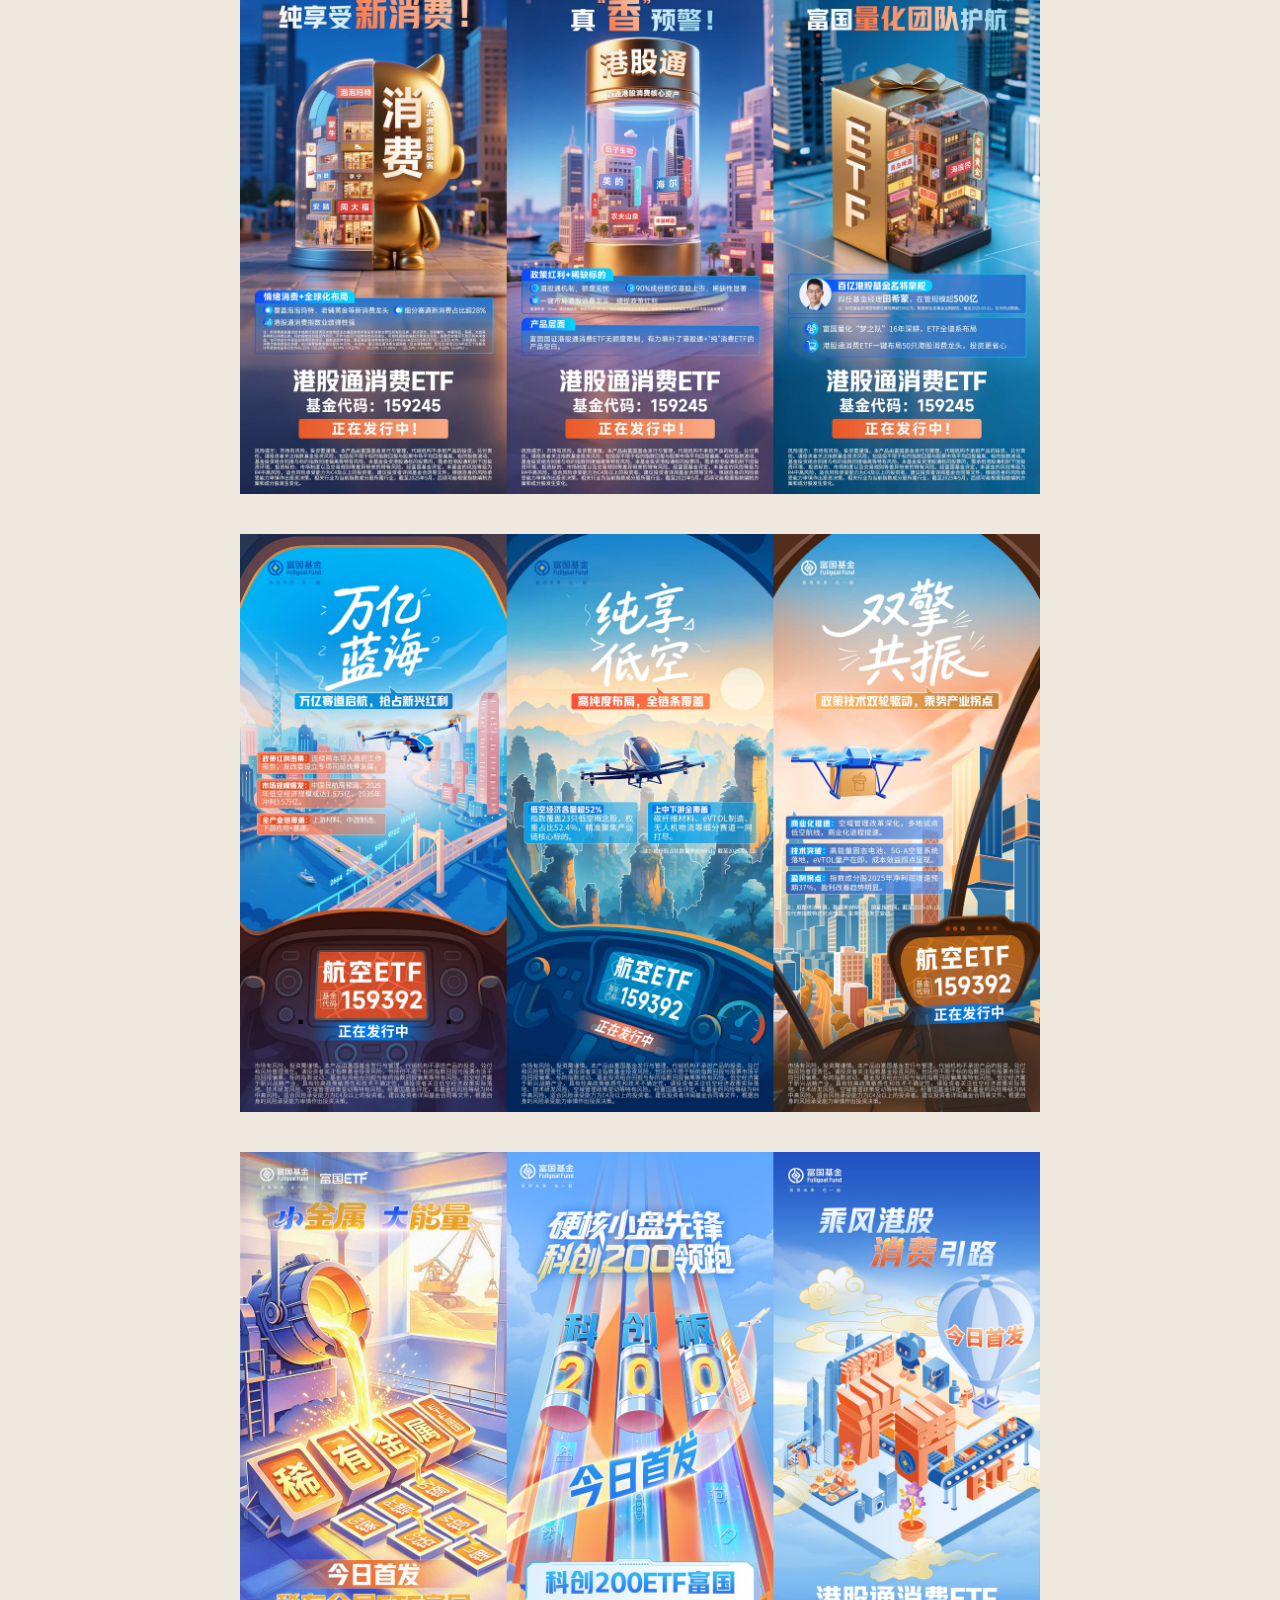
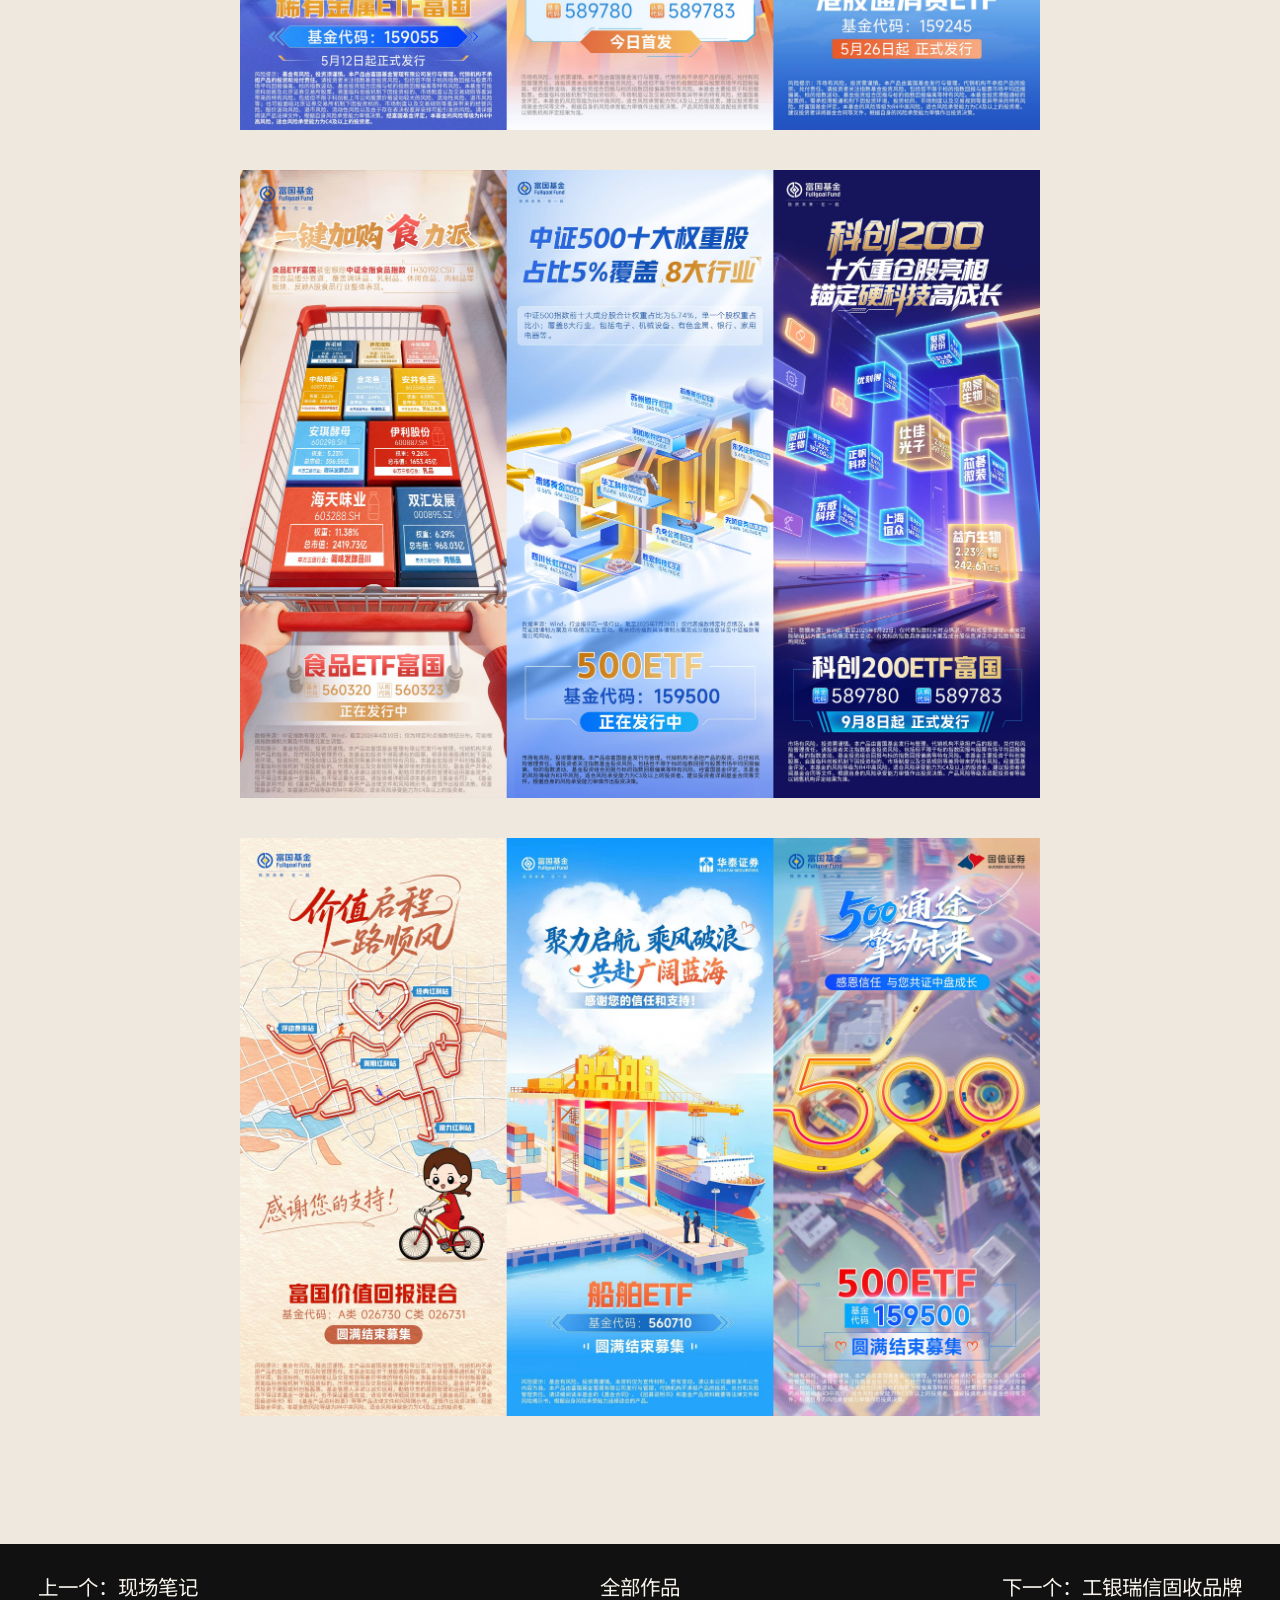
==== commit ea15dd8c: "upgrade" ====
--- a/project.html
+++ b/project.html
@@ -70,7 +70,6 @@
       <section class="project-video" aria-label="案例视频" data-project-video-section hidden>
         <div class="section-heading video-heading">
           <p class="eyebrow">视频展示 / Video</p>
-          <h2>项目视频</h2>
         </div>
         <div class="project-video-list" data-project-videos></div>
       </section>
--- a/styles.css
+++ b/styles.css
@@ -476,8 +476,8 @@
 
 .project-story p:last-child {
   color: var(--muted);
-  font-size: clamp(22px, 2.6vw, 38px);
-  line-height: 1.78;
+  font-size: clamp(15px, 1.7vw, 25px);
+  line-height: 1.85;
 }
 
 .project-video {
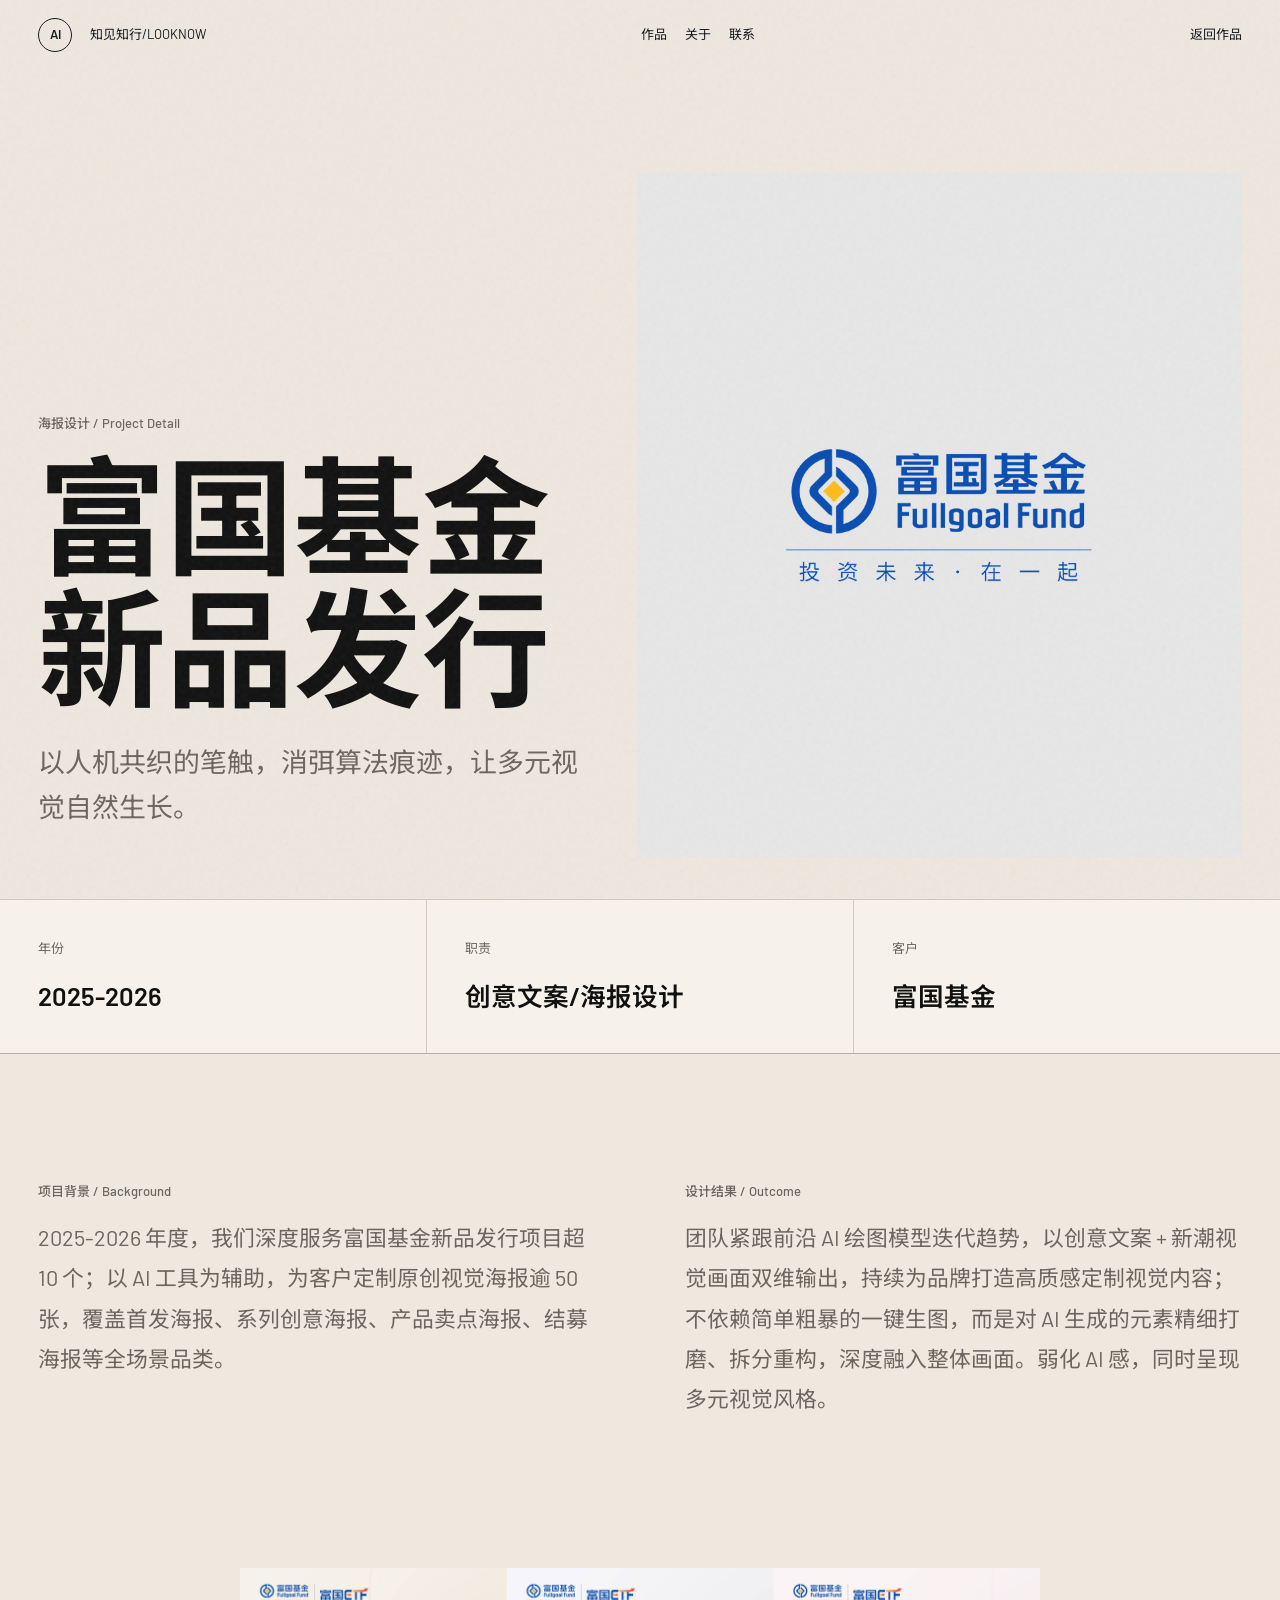
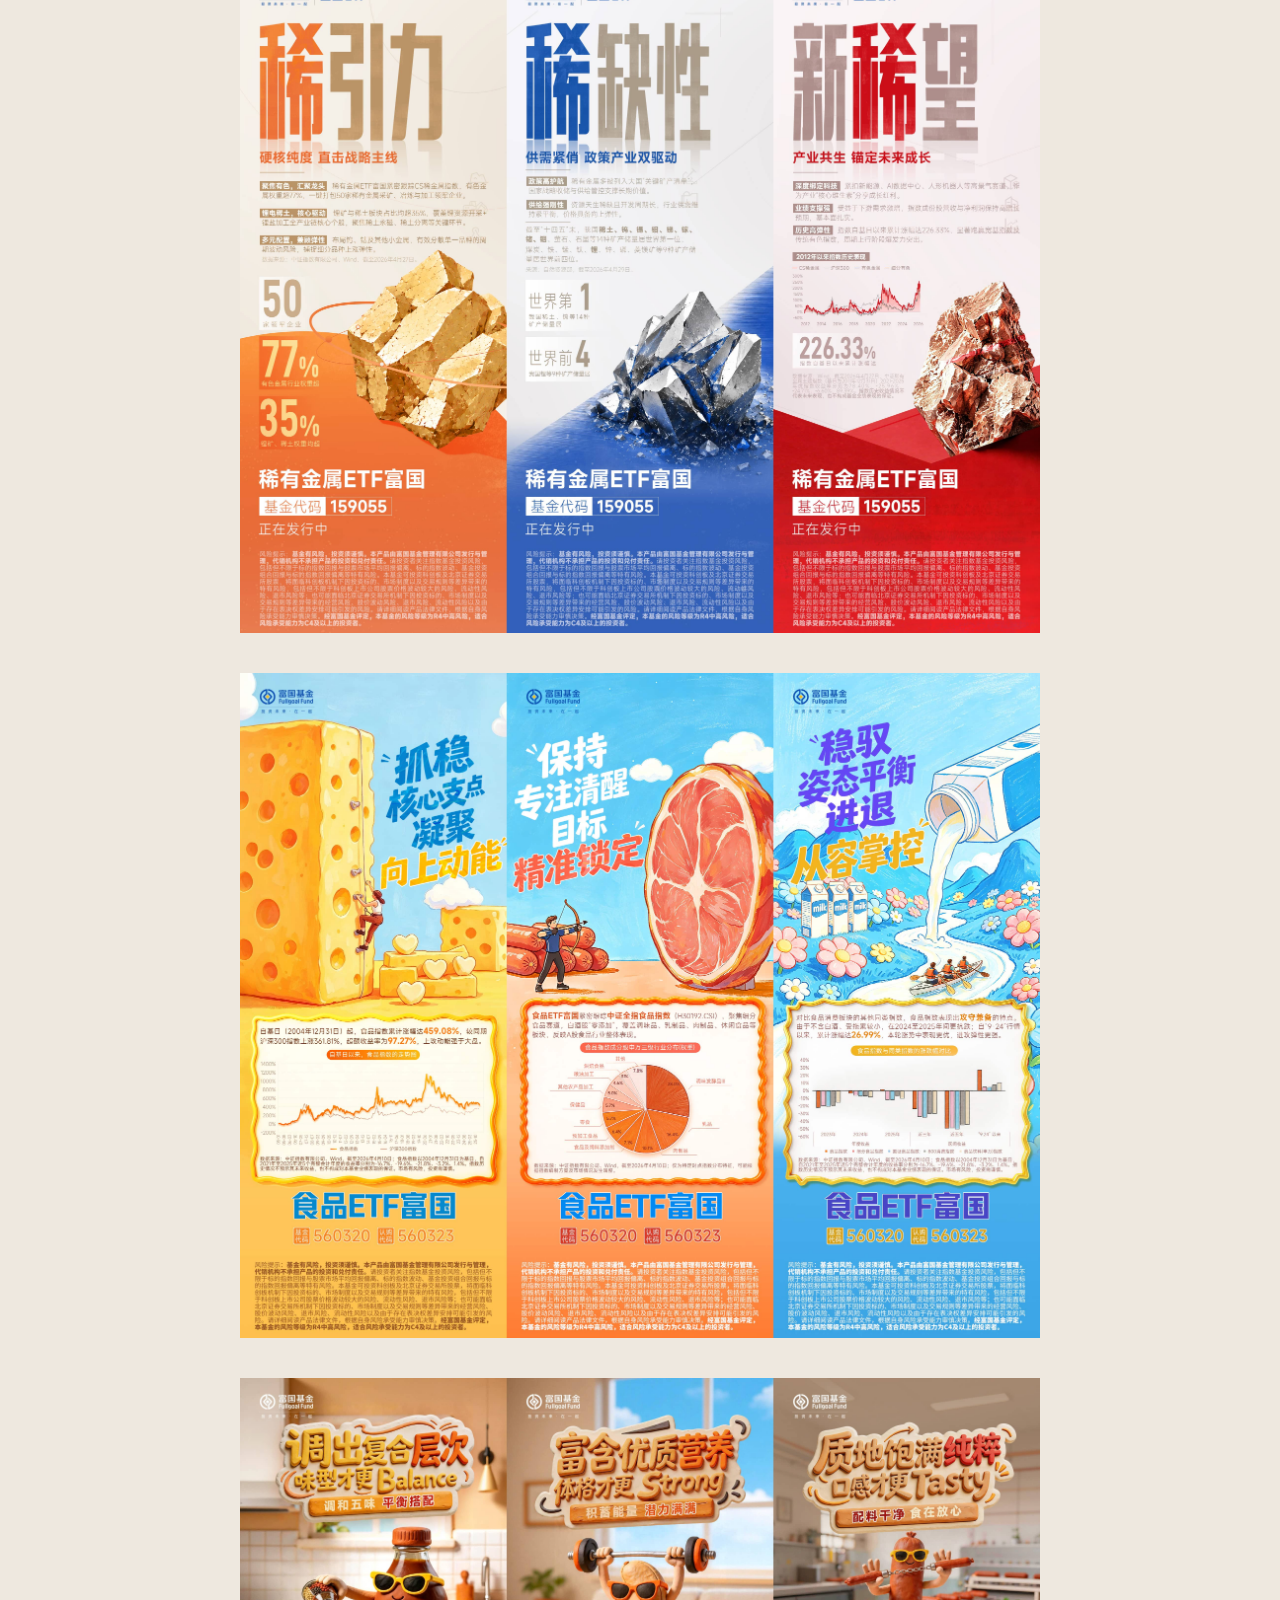
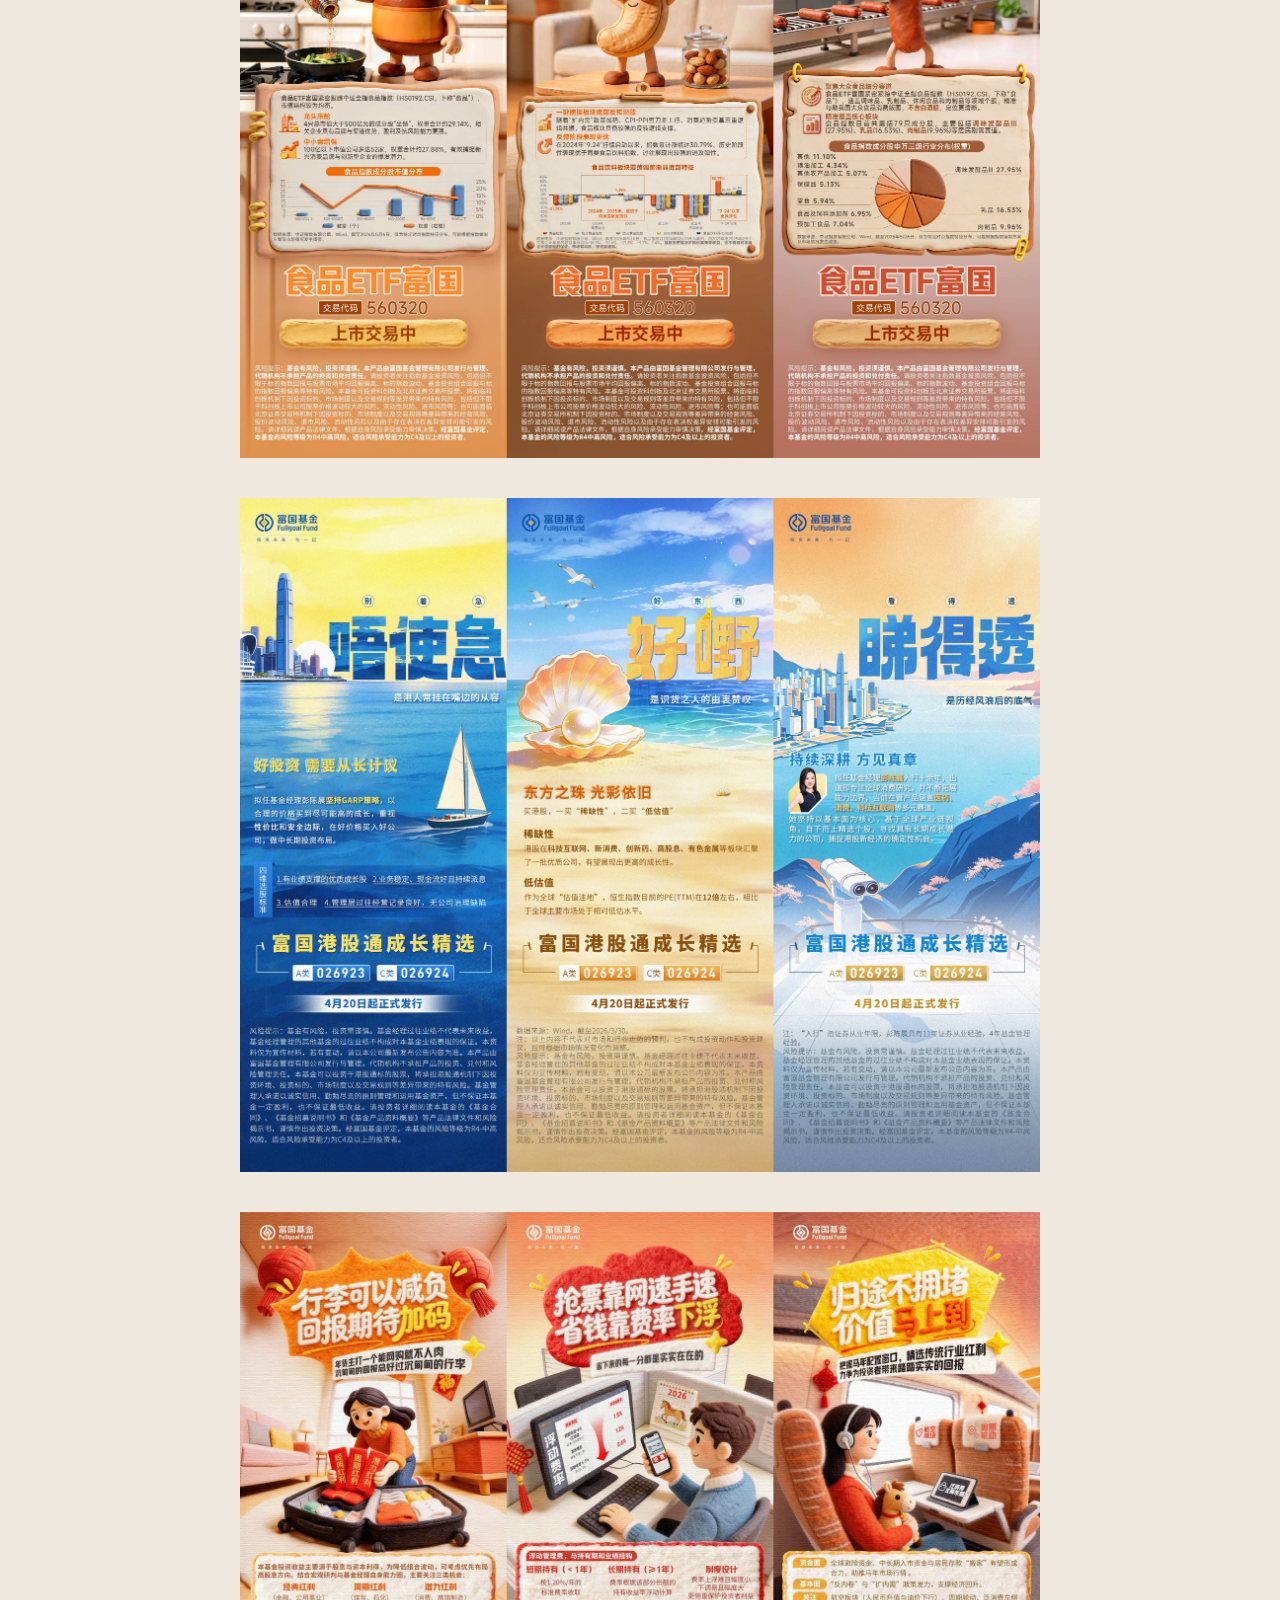
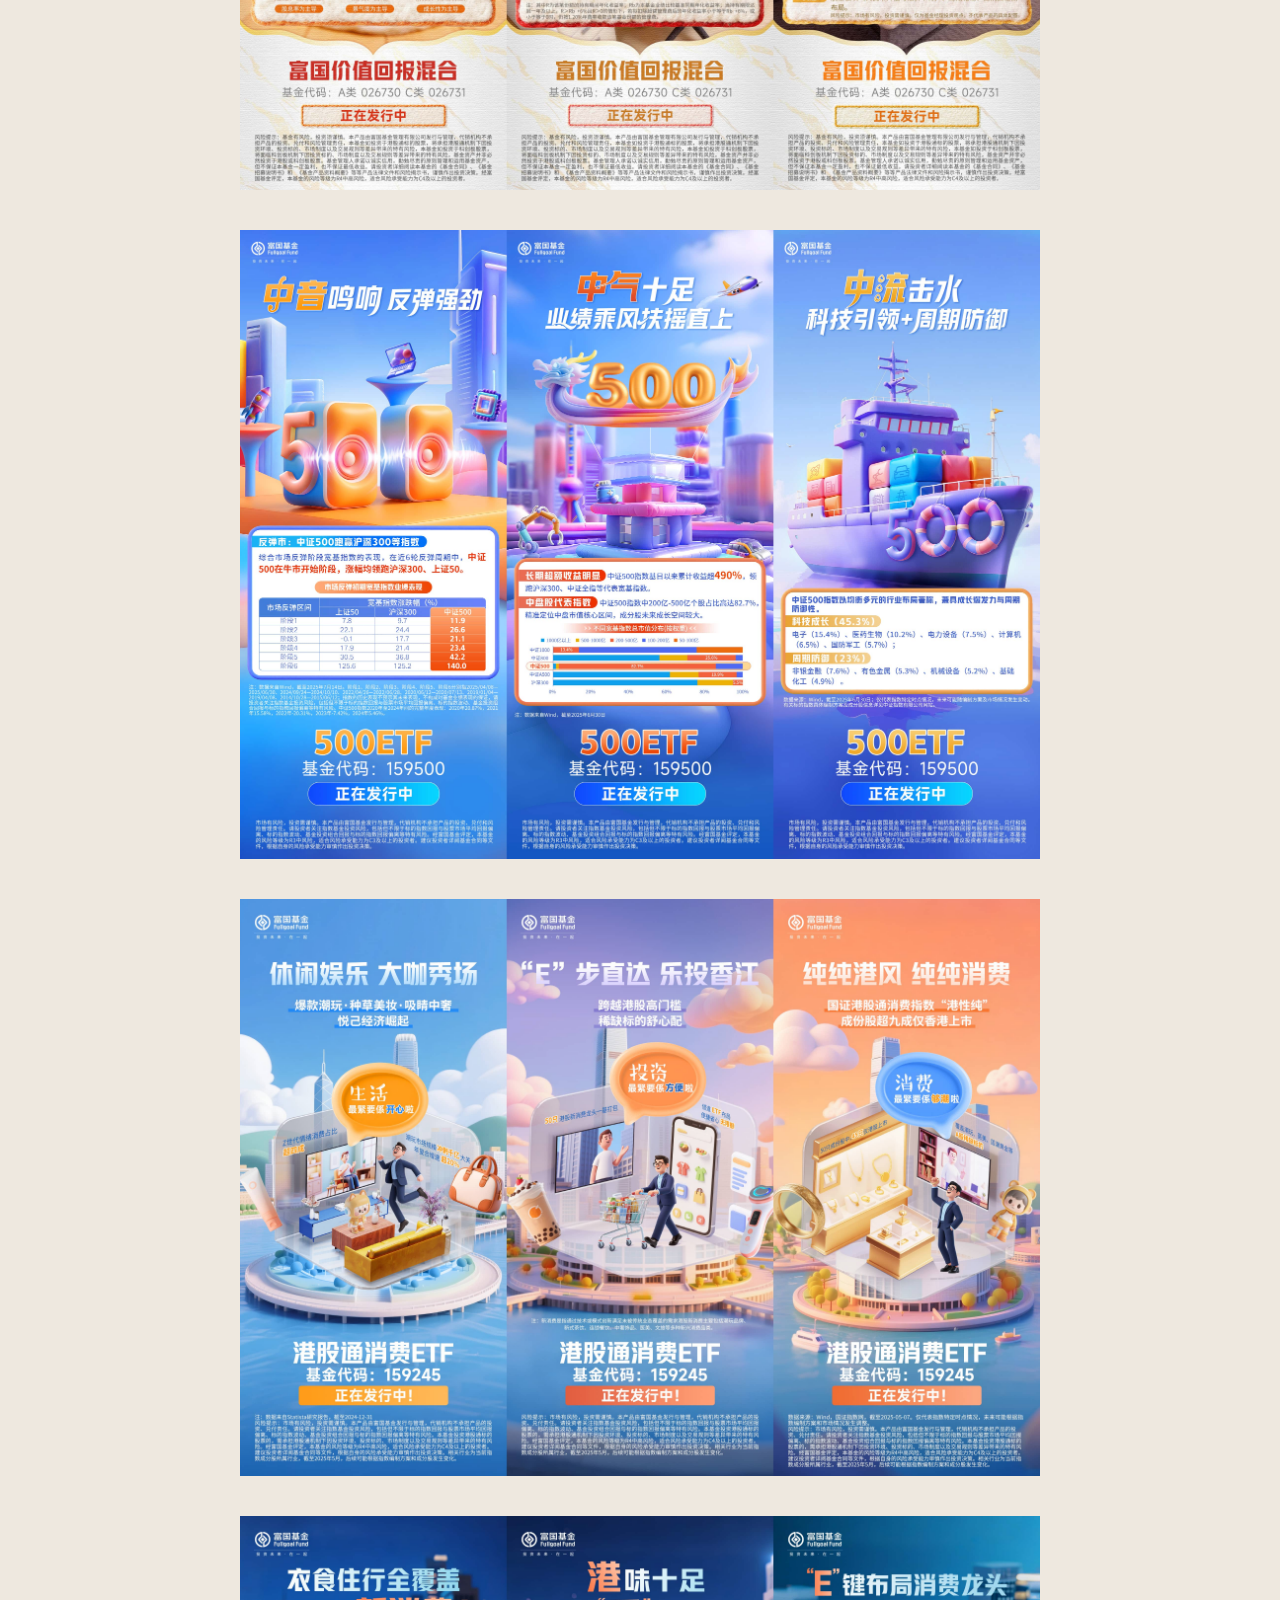
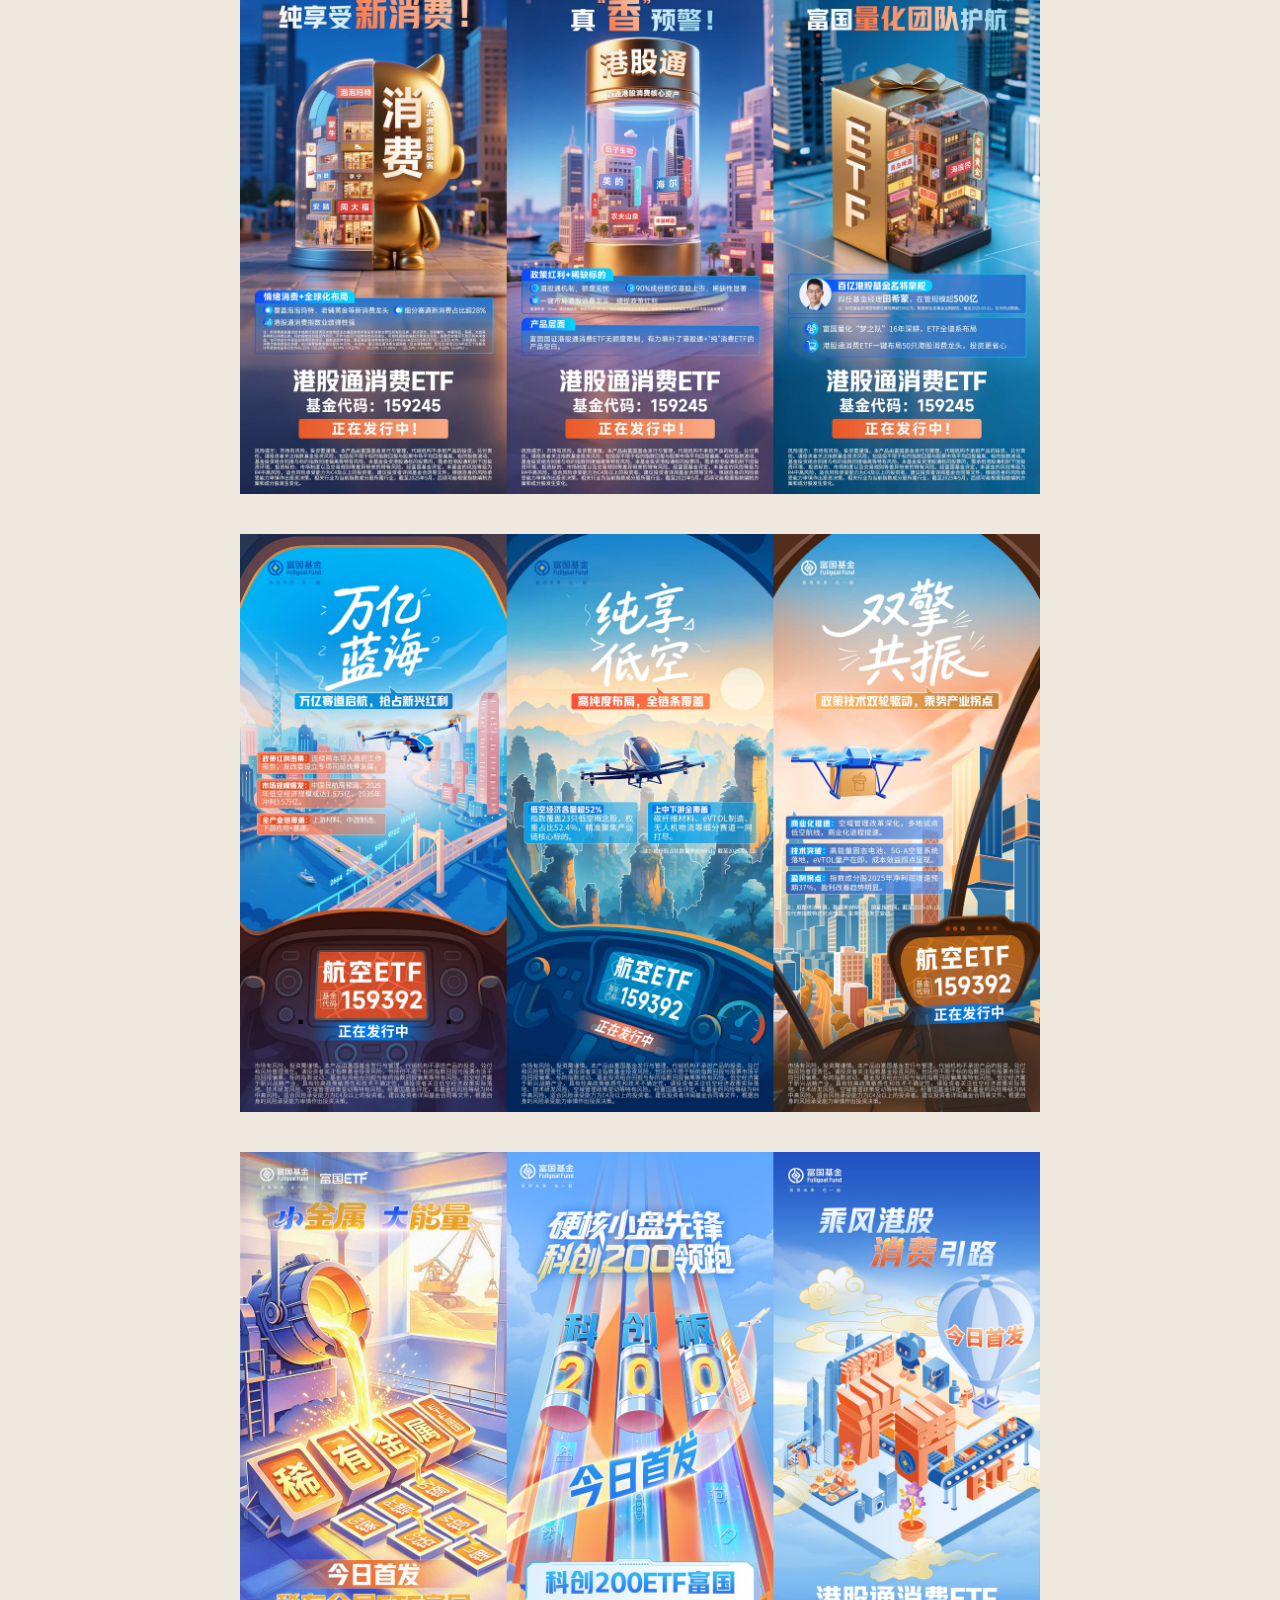
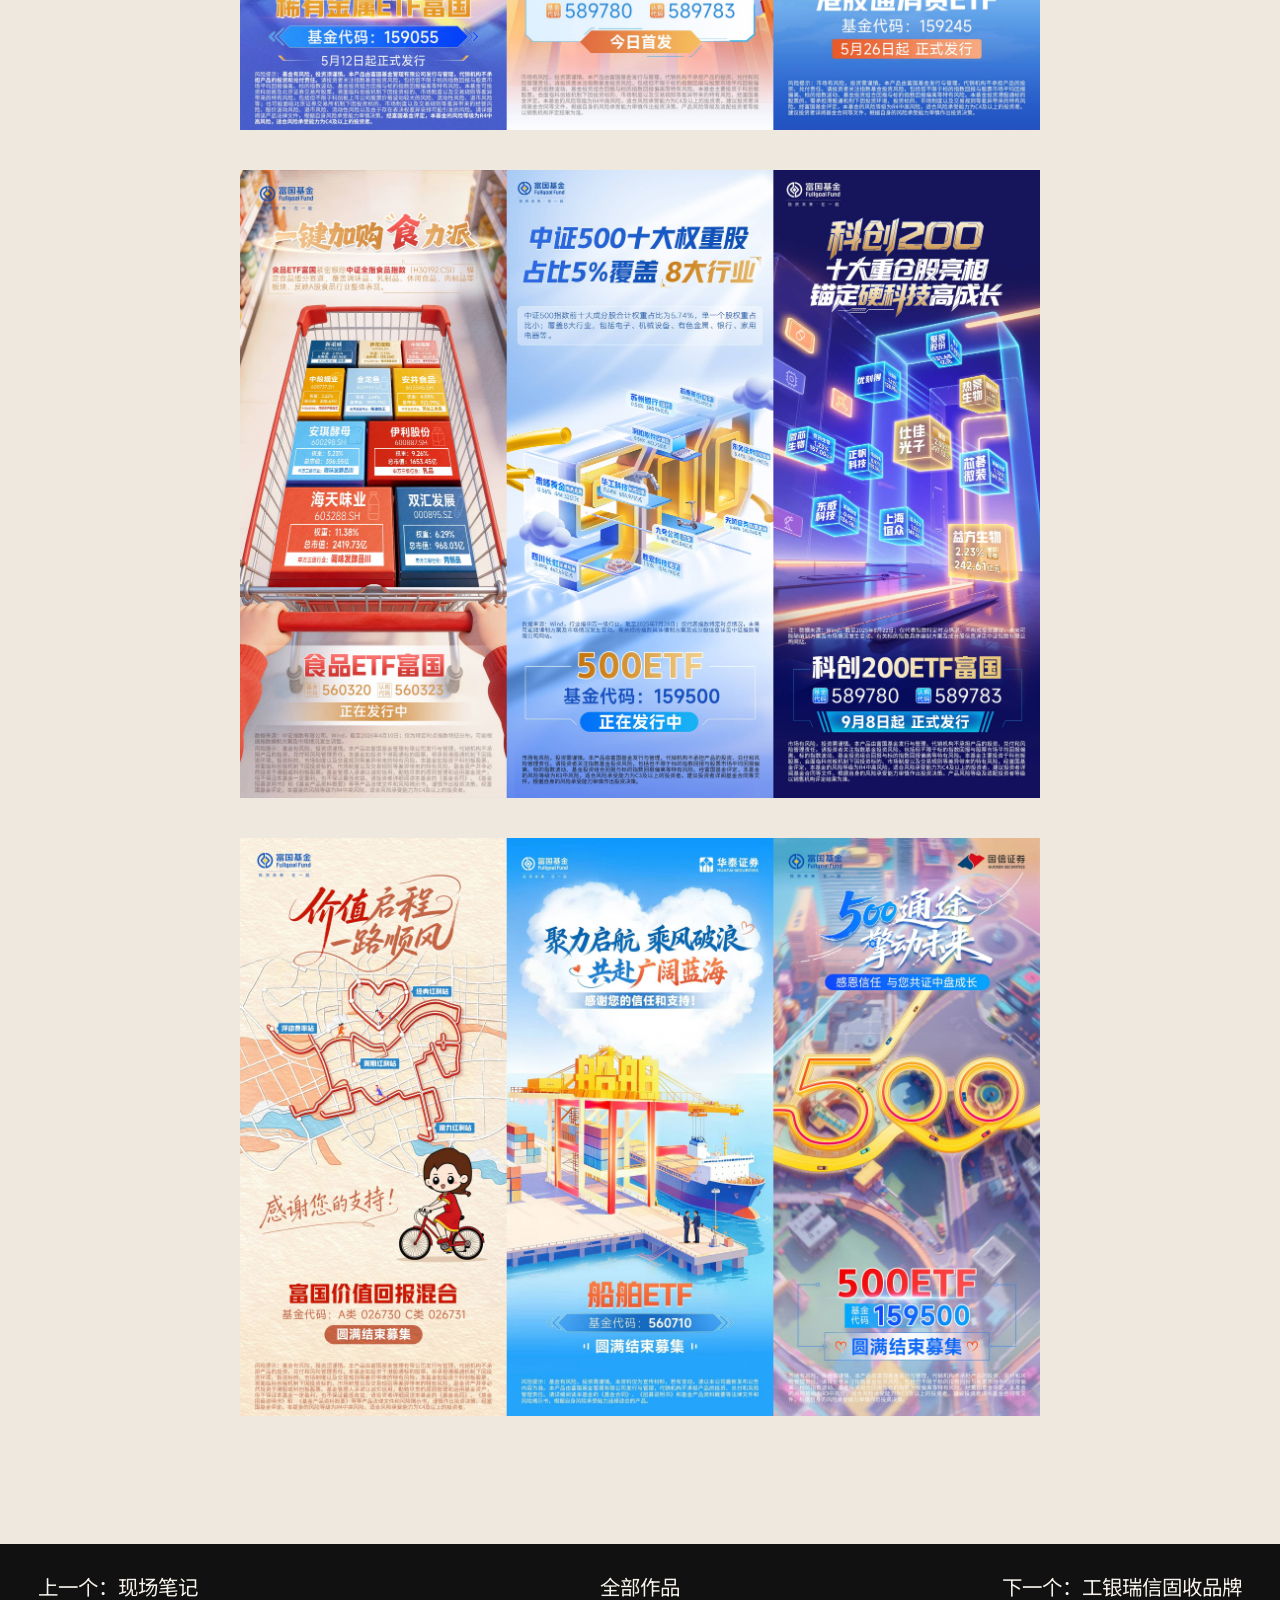
==== commit e2d4b9bf: "upgrade" ====
--- a/project.html
+++ b/project.html
@@ -18,8 +18,8 @@
 
     <header class="site-header">
       <a class="brand" href="index.html#home" aria-label="回到首页">
-        <span class="brand-mark">设</span>
-        <span>你的名字 / Studio</span>
+        <span class="brand-mark">AI</span>
+        <span>知见知行/LOOKNOW</span>
       </a>
       <nav class="desktop-nav" aria-label="主导航">
         <a href="index.html#work">作品</a>
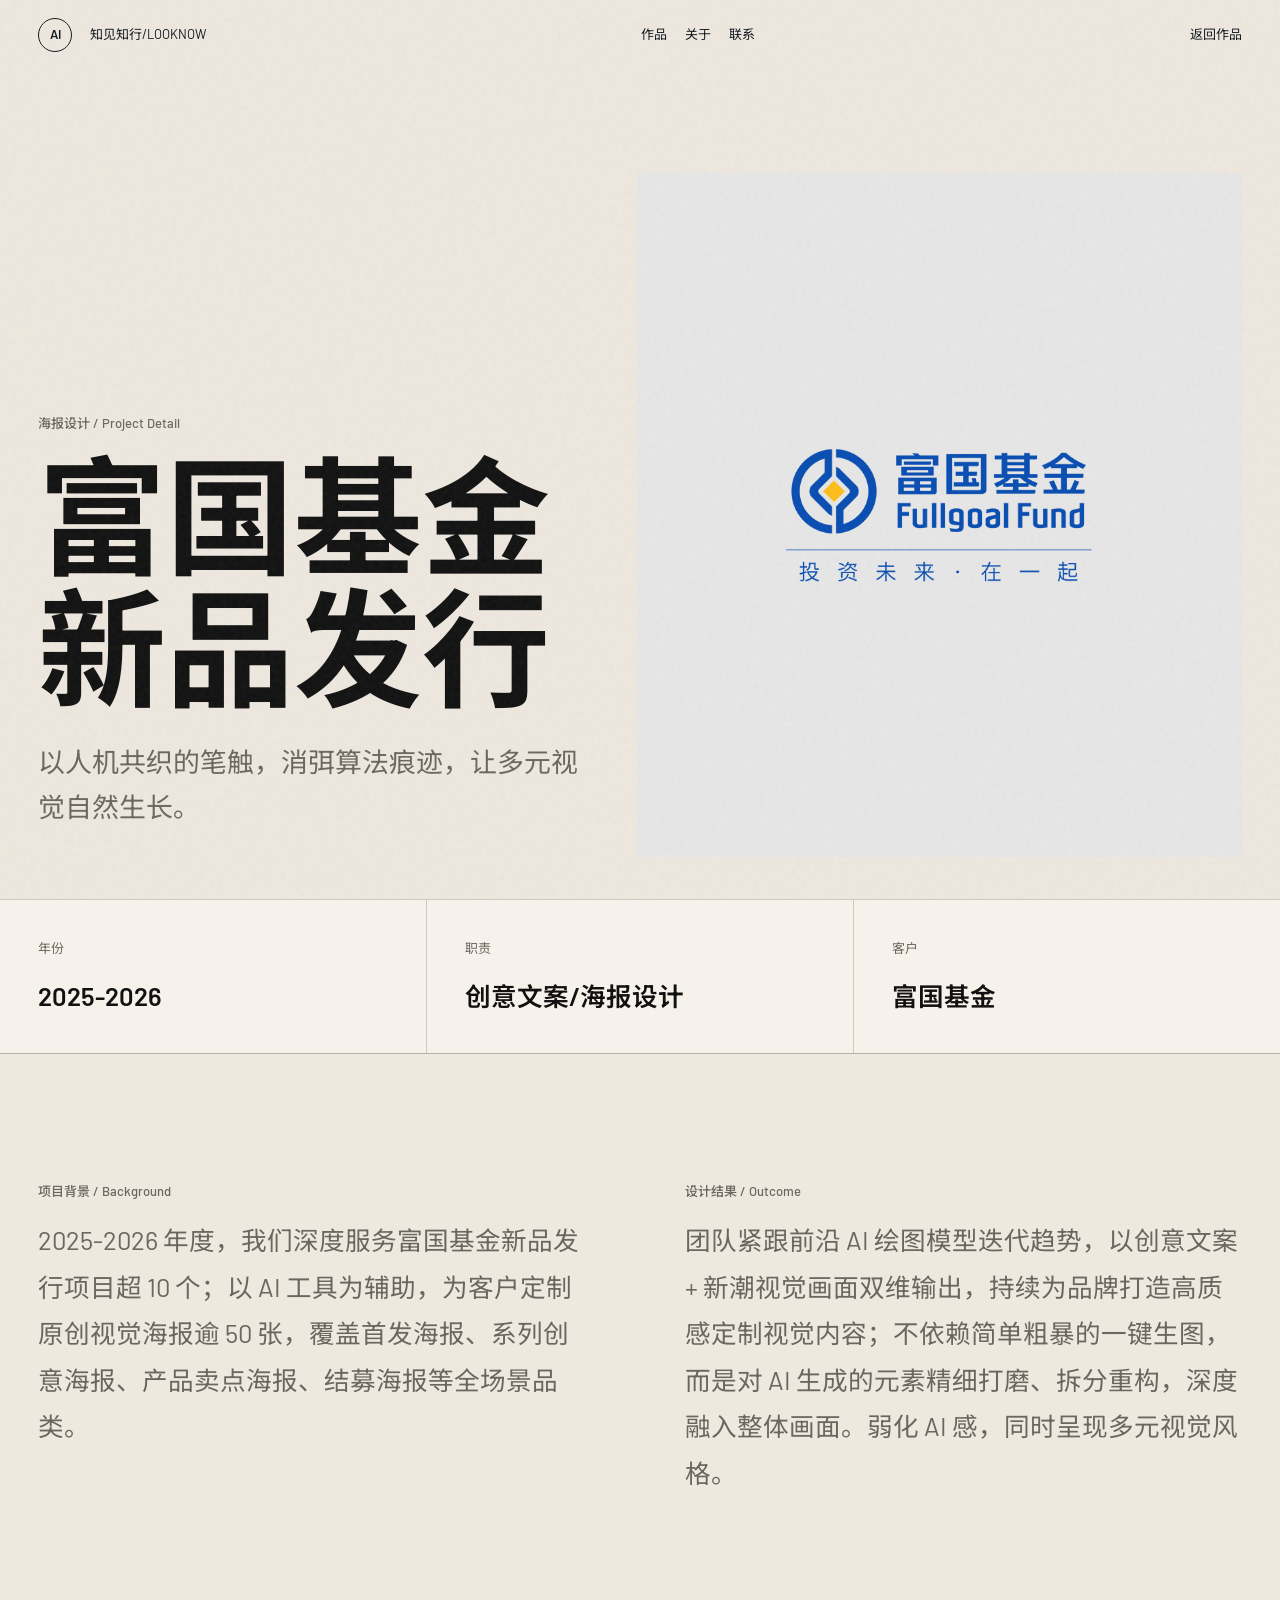
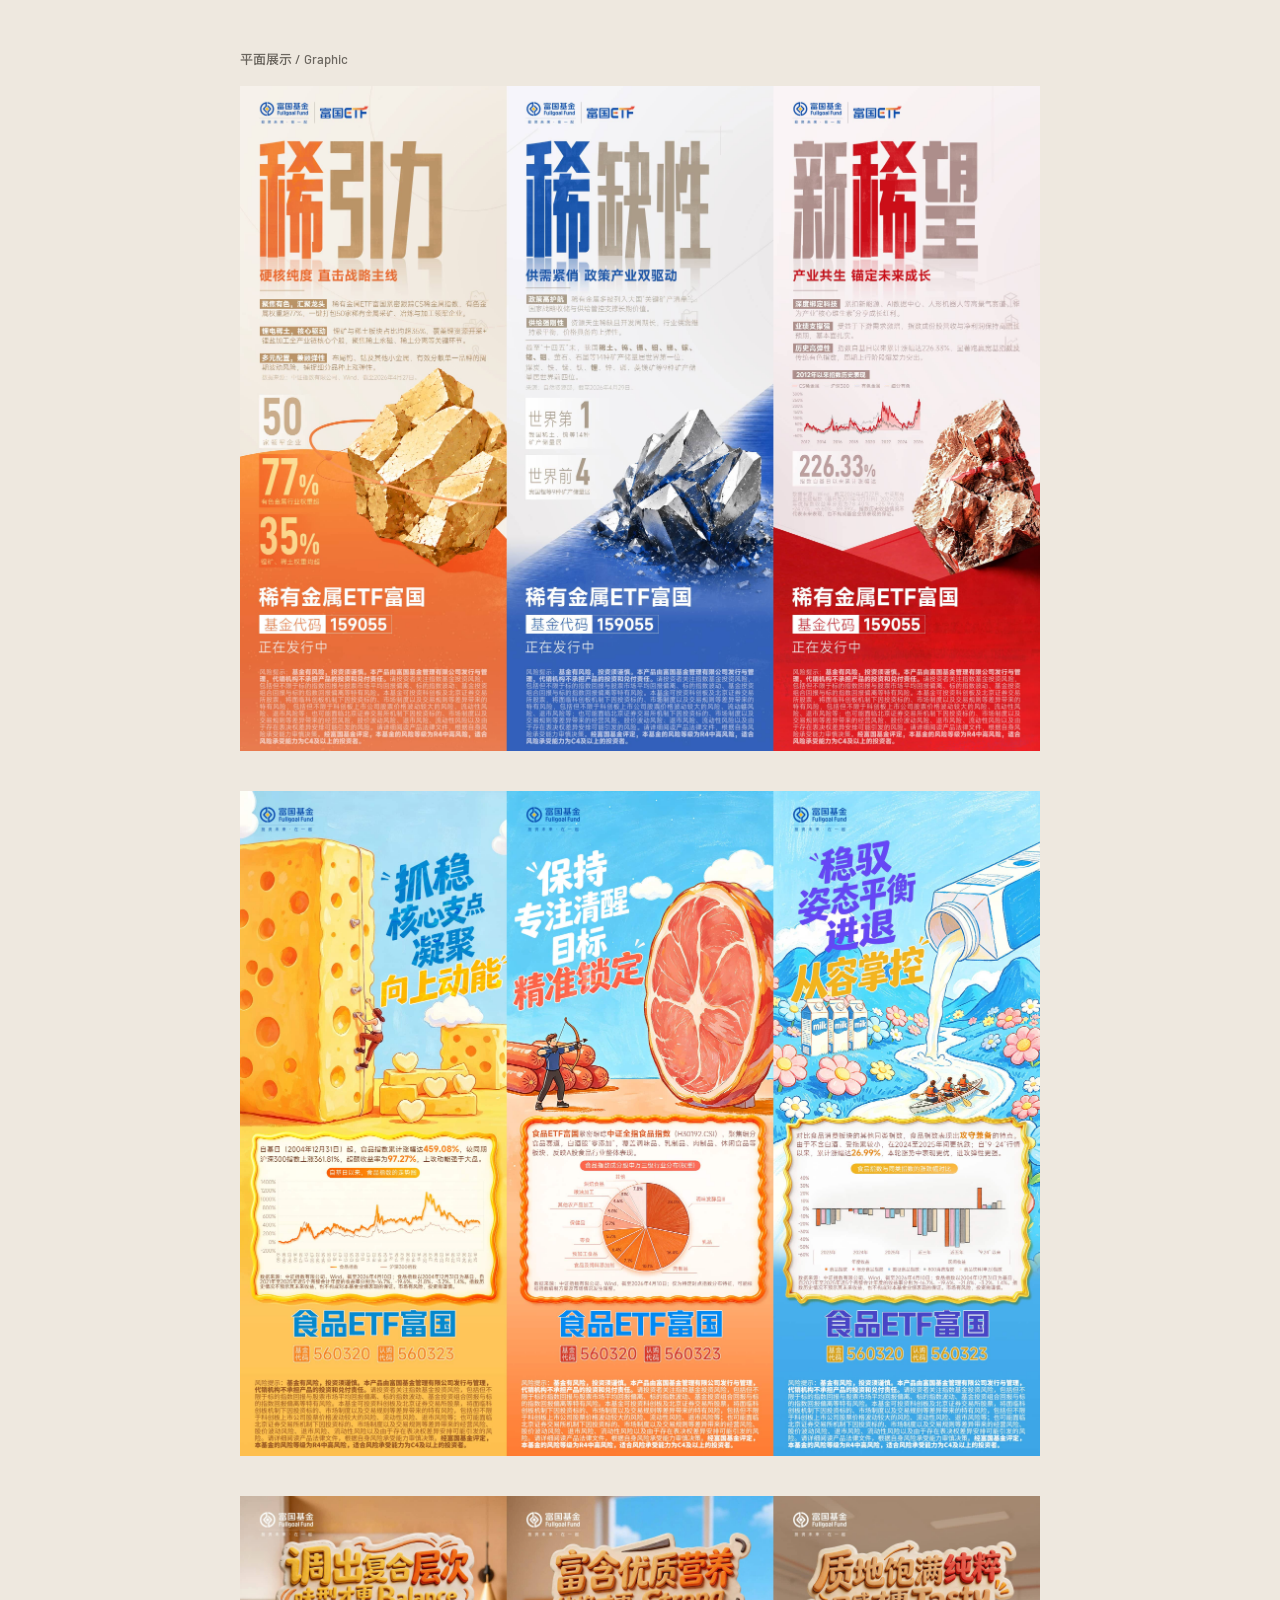
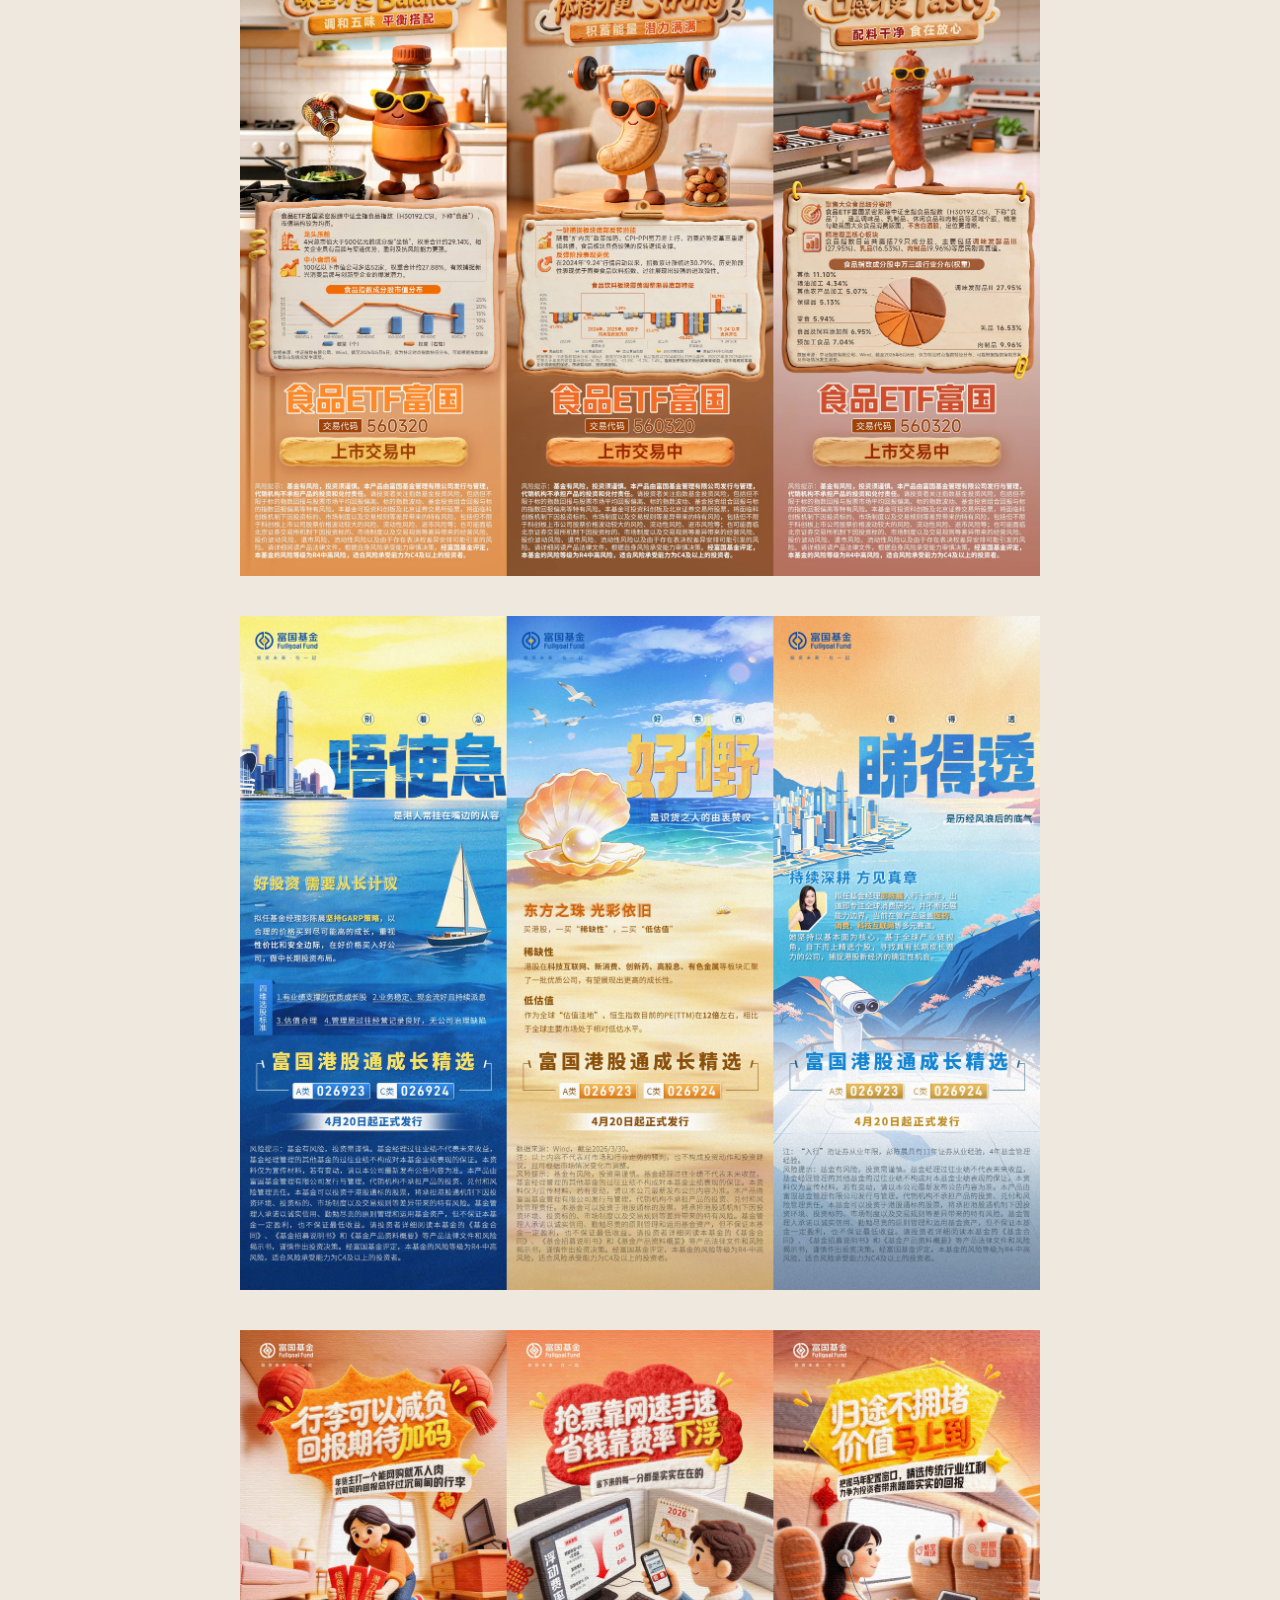
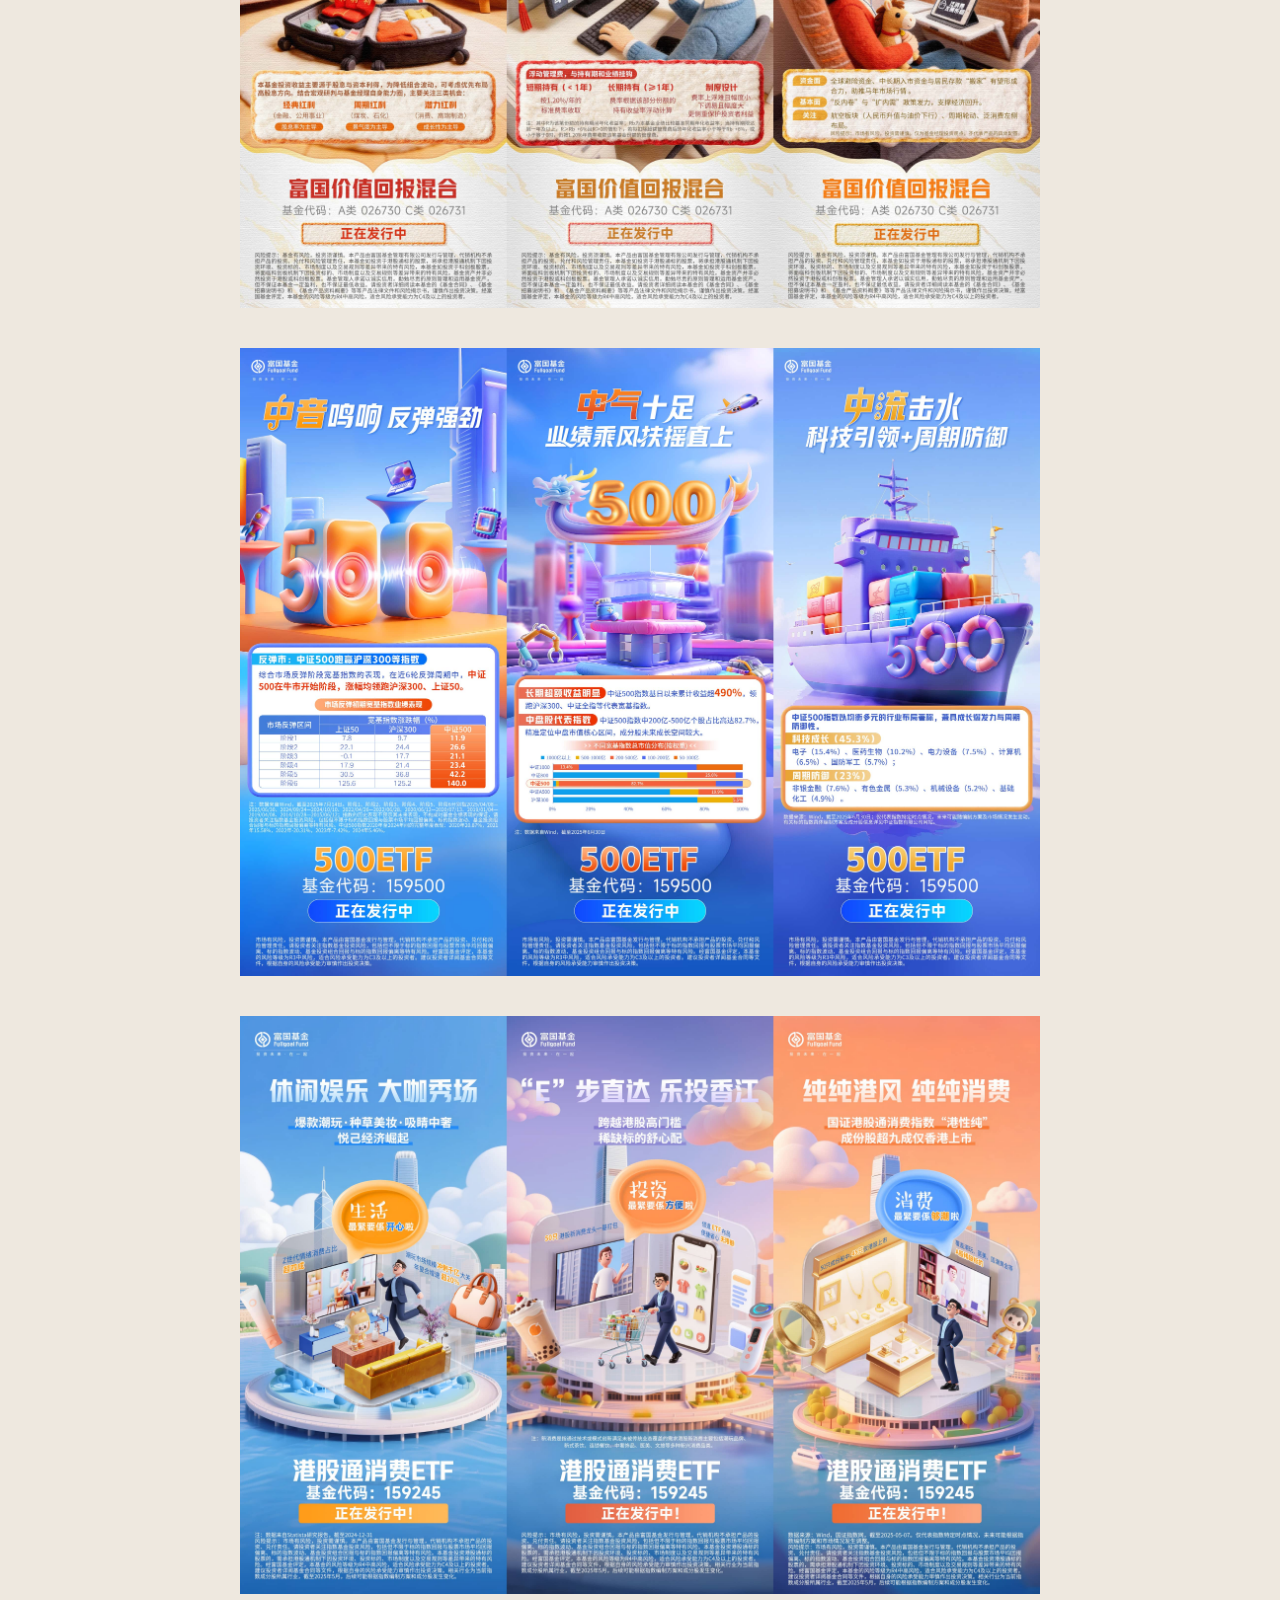
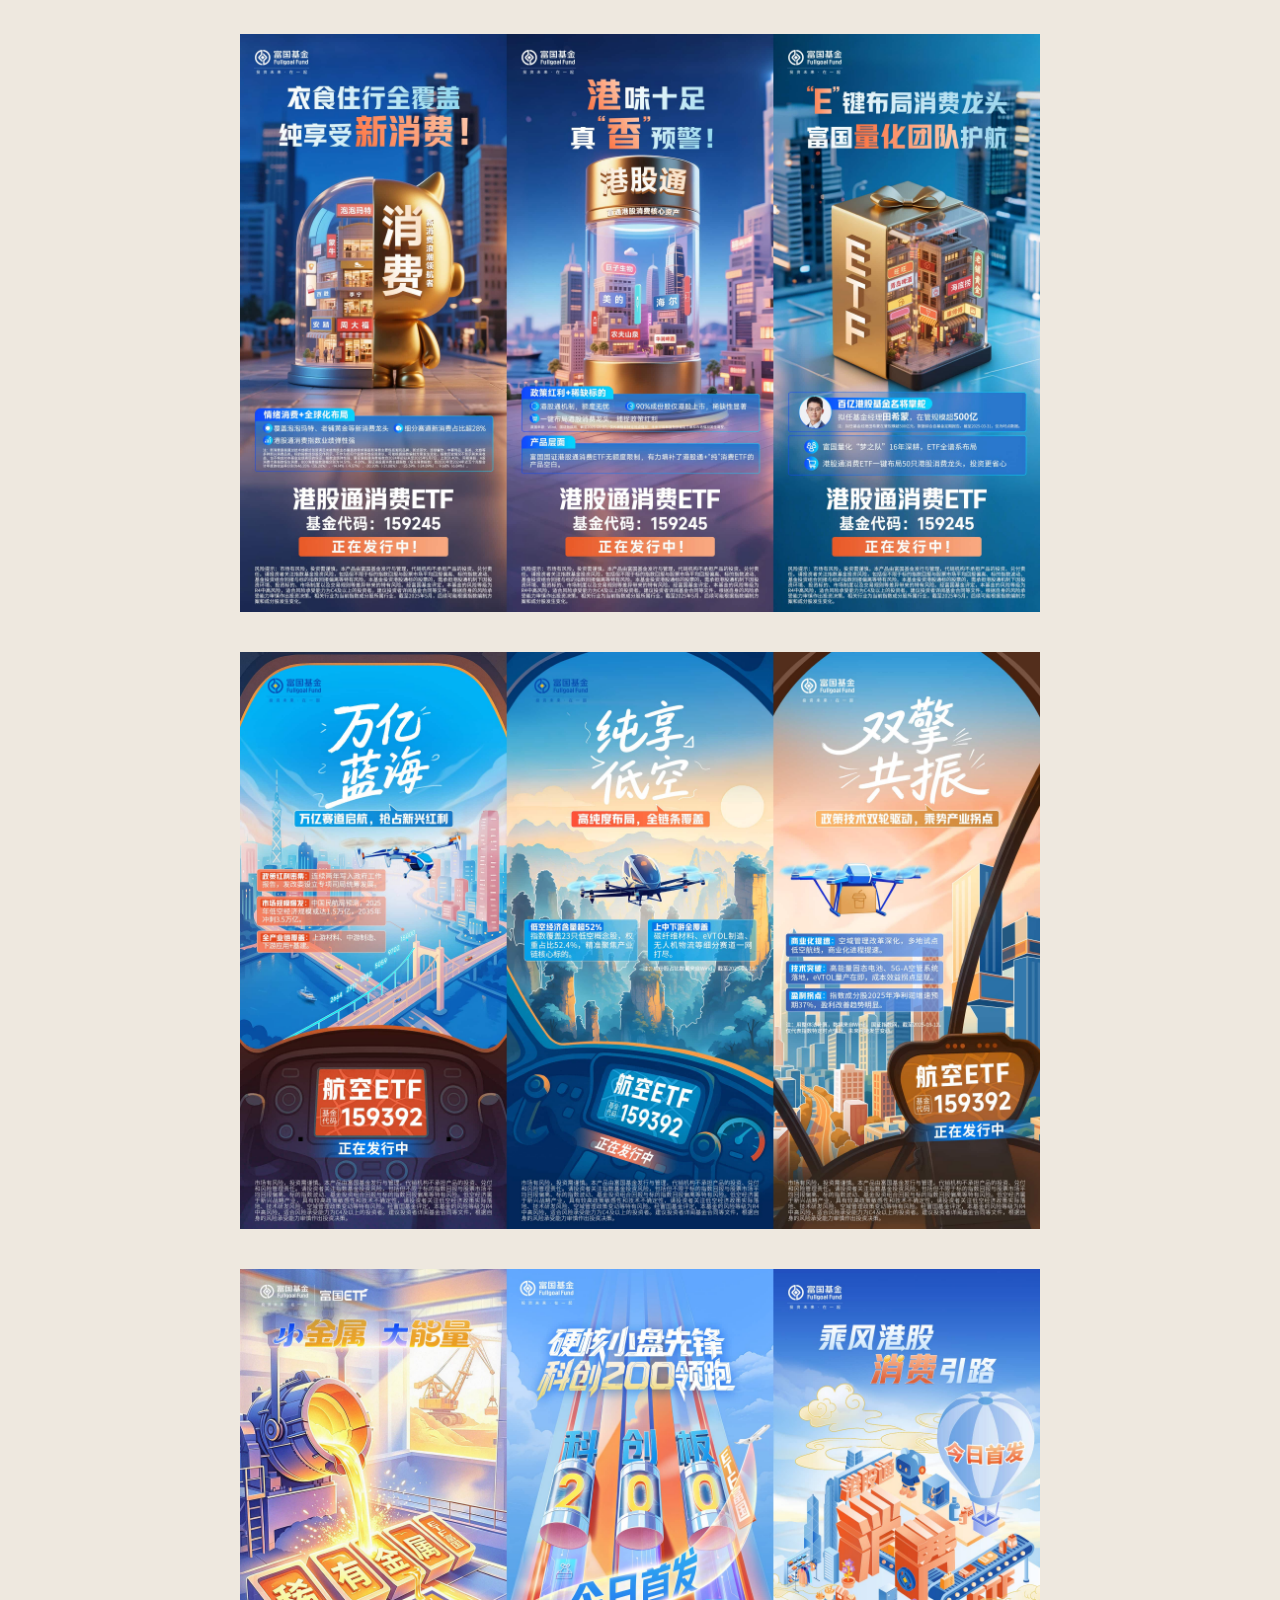
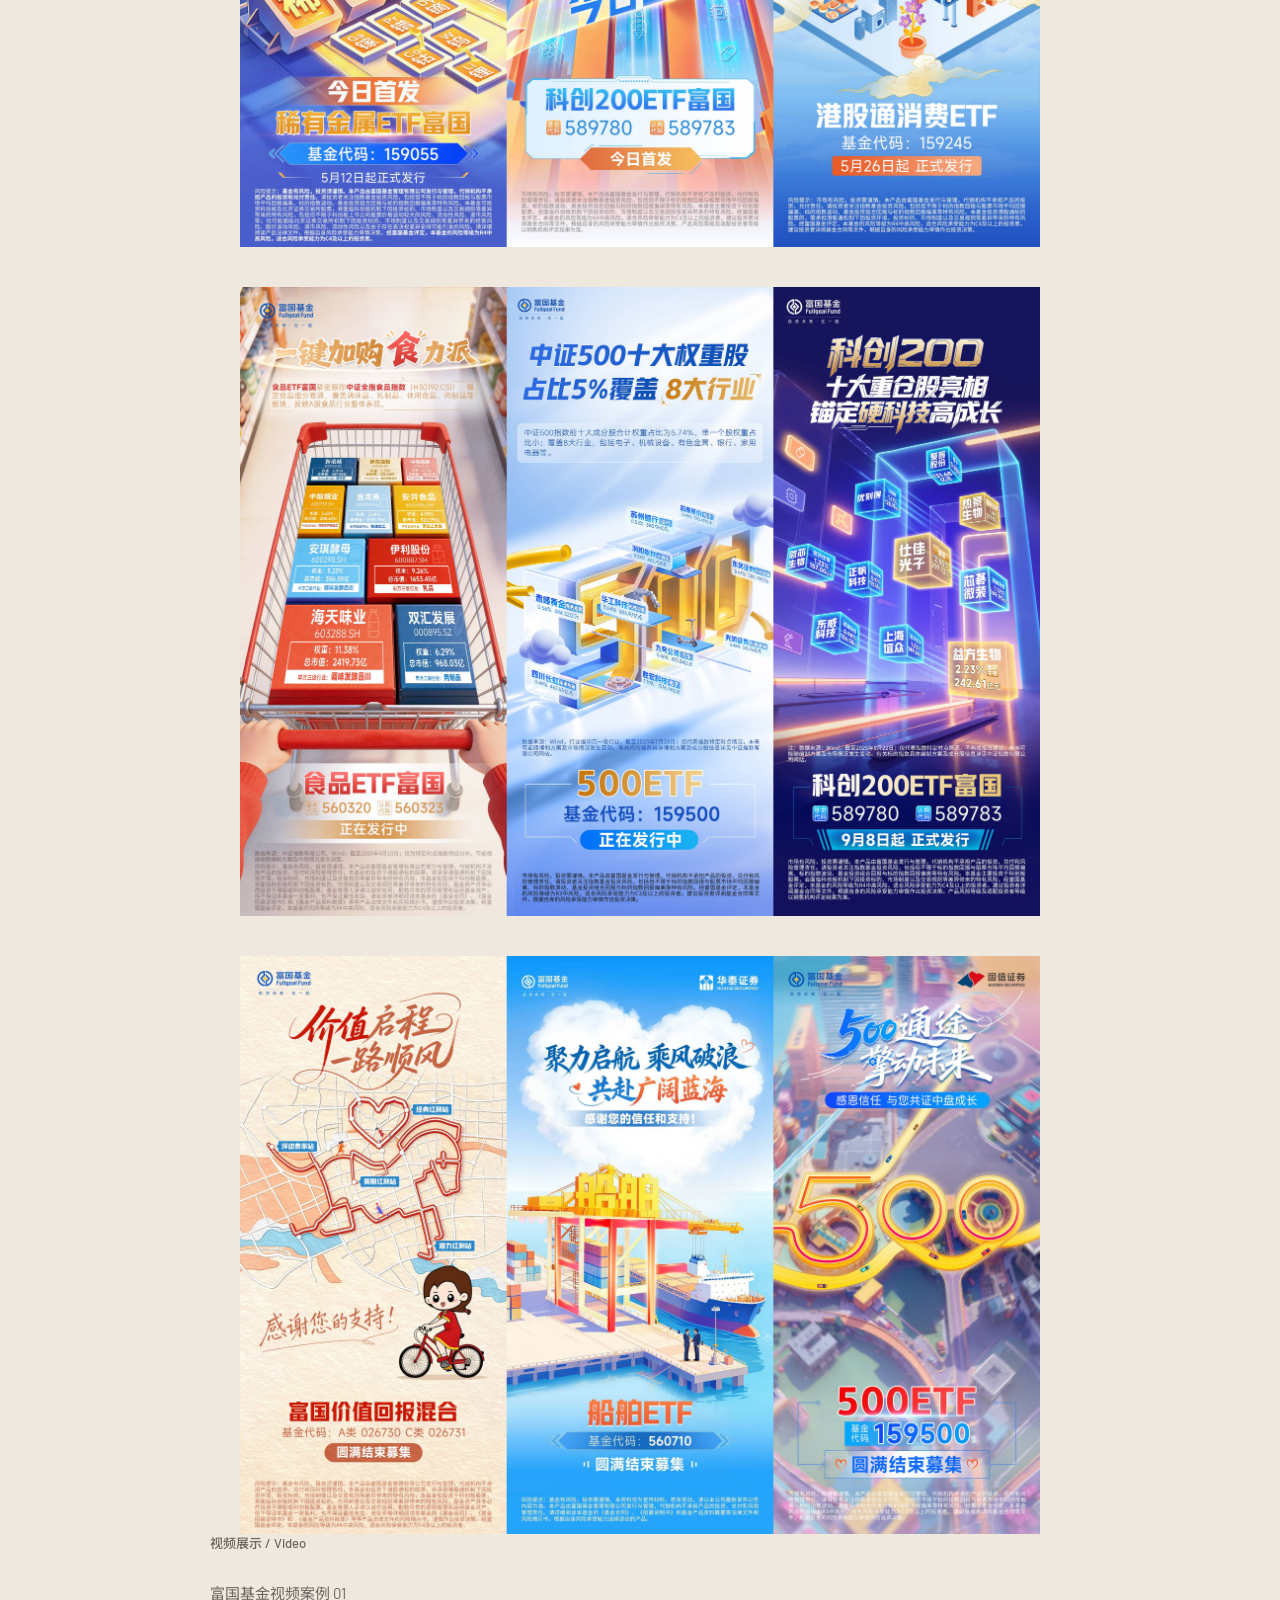
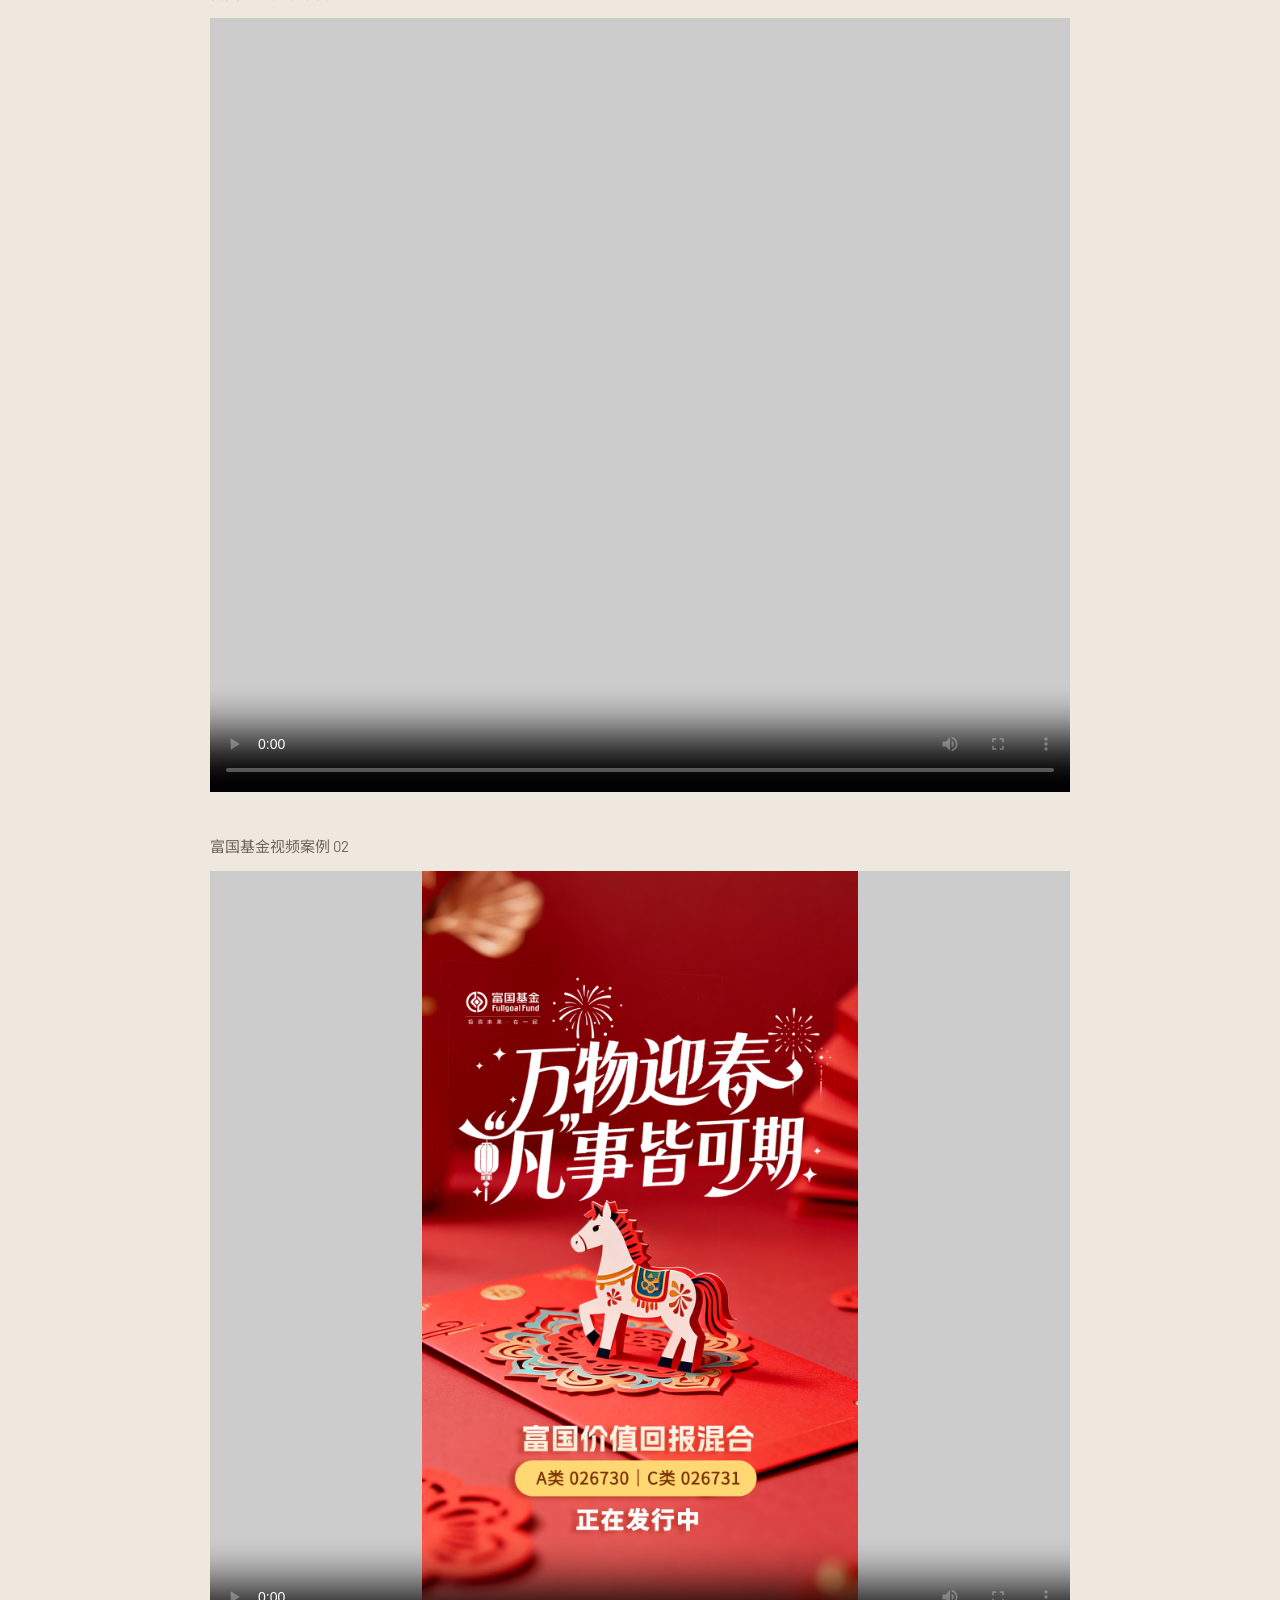
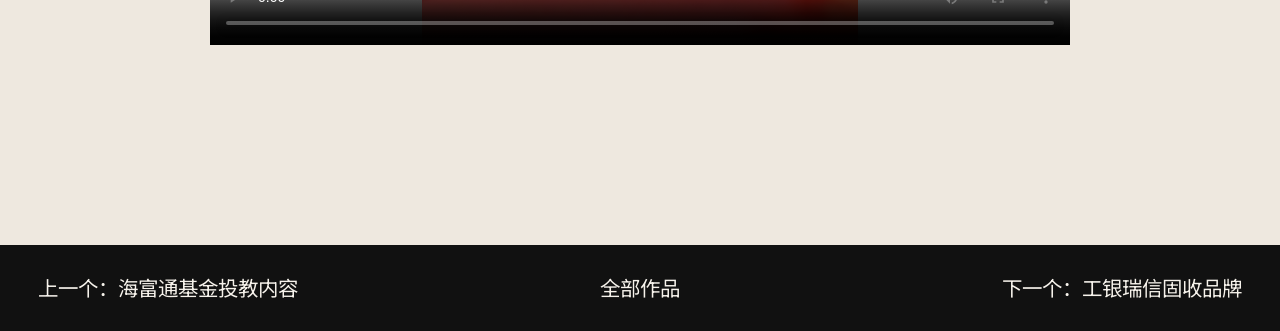
==== commit 727614de: "upgrade" ====
--- a/project.html
+++ b/project.html
@@ -74,7 +74,12 @@
         <div class="project-video-list" data-project-videos></div>
       </section>
 
-      <section class="project-gallery" aria-label="案例图片" data-project-gallery></section>
+      <section class="project-graphics" aria-label="平面案例" data-project-graphics>
+        <div class="graphic-heading">
+          <p class="eyebrow">平面展示 / Graphic</p>
+        </div>
+        <div class="project-gallery" data-project-gallery></div>
+      </section>
 
       <nav class="project-nav" aria-label="案例切换">
         <a data-prev-project href="#">上一个案例</a>
--- a/styles.css
+++ b/styles.css
@@ -476,8 +476,8 @@
 
 .project-story p:last-child {
   color: var(--muted);
-  font-size: clamp(15px, 1.7vw, 25px);
-  line-height: 1.85;
+  font-size: clamp(18px, 2vw, 30px);
+  line-height: 1.82;
 }
 
 .project-video {
@@ -497,12 +497,13 @@
 
 .project-video-list {
   display: grid;
+  justify-items: center;
   gap: 42px;
 }
 
 .project-video-item {
   width: min(100%, 860px);
-  margin: 0 auto;
+  margin: 0;
 }
 
 .project-video-item figcaption {
@@ -515,17 +516,39 @@
   display: block;
   width: 100%;
   max-height: 86vh;
+  margin: 0 auto;
   aspect-ratio: 9 / 16;
   background: #ccc;
   object-fit: contain;
 }
 
+.project-graphics {
+  padding-bottom: clamp(72px, 10vw, 150px);
+}
+
+.project-graphics[hidden] {
+  display: none;
+}
+
+.graphic-heading {
+  width: min(calc(100% - clamp(36px, 6vw, 84px)), 800px);
+  margin: 0 auto;
+}
+
 .project-gallery {
   display: grid;
   grid-template-columns: 1fr;
   justify-items: center;
   gap: 40px;
-  padding: 0 clamp(18px, 3vw, 42px) clamp(72px, 10vw, 150px);
+  padding: 0 clamp(18px, 3vw, 42px);
+}
+
+.project-gallery.has-video-after {
+  padding-bottom: 0;
+}
+
+.project-graphics:has(.project-gallery.has-video-after) {
+  padding-bottom: clamp(36px, 6vw, 72px);
 }
 
 .gallery-item,
@@ -647,6 +670,10 @@
     min-height: 0;
   }
 
+  .project-video-list {
+    gap: 28px;
+  }
+
   .project-video-item video {
     max-height: 70vh;
     aspect-ratio: 4 / 5;
